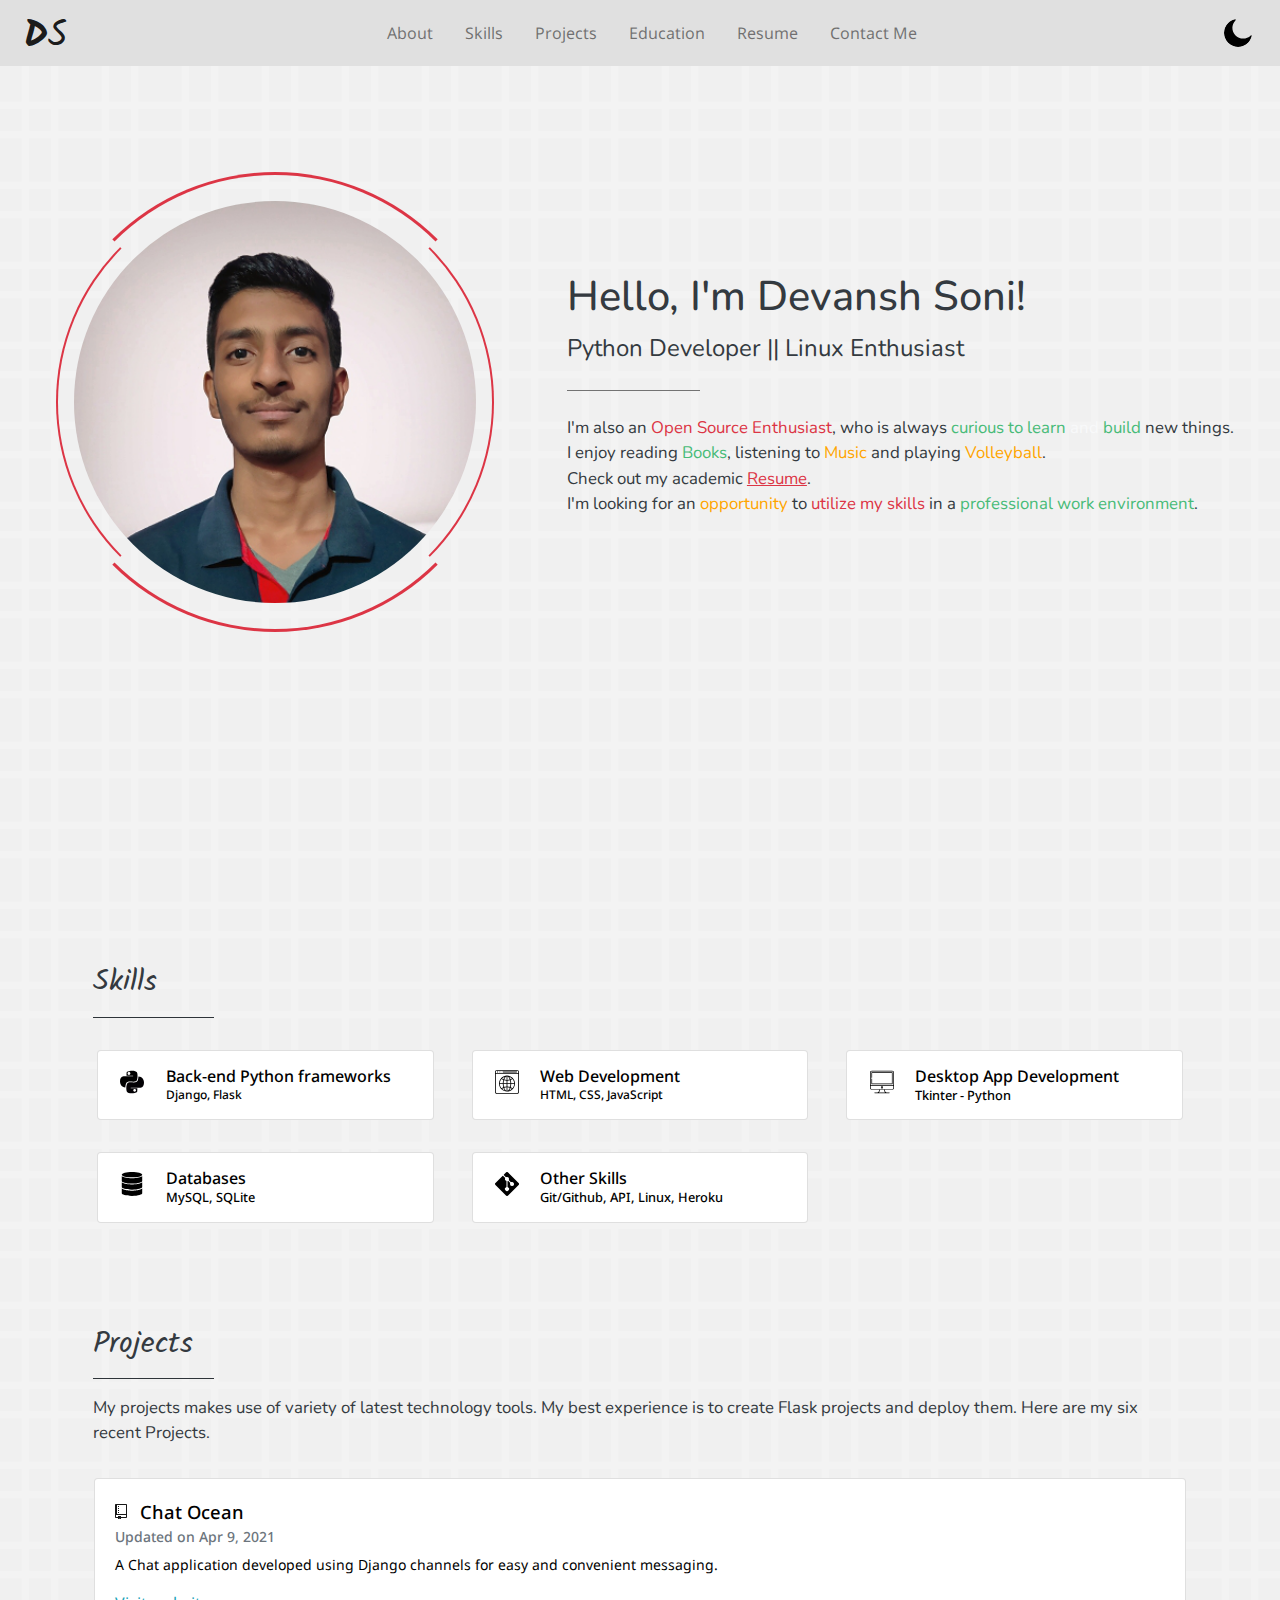
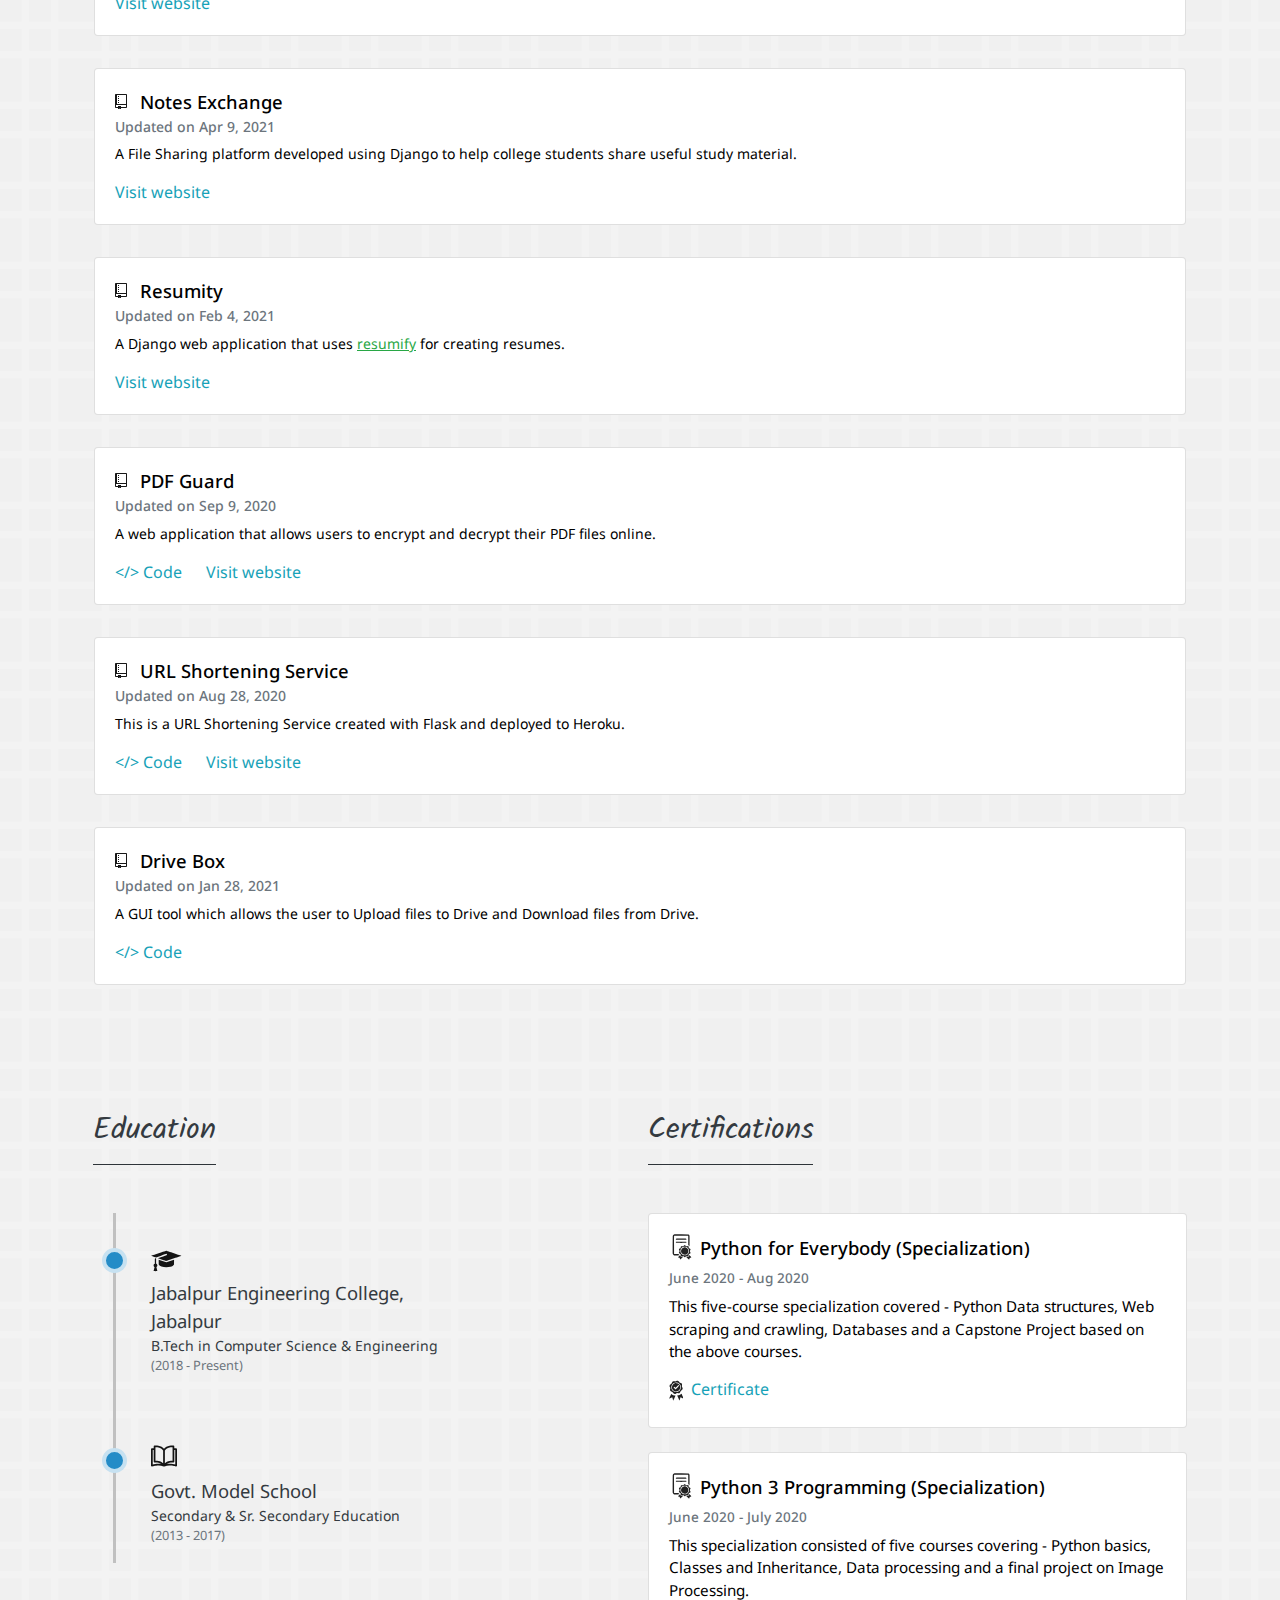
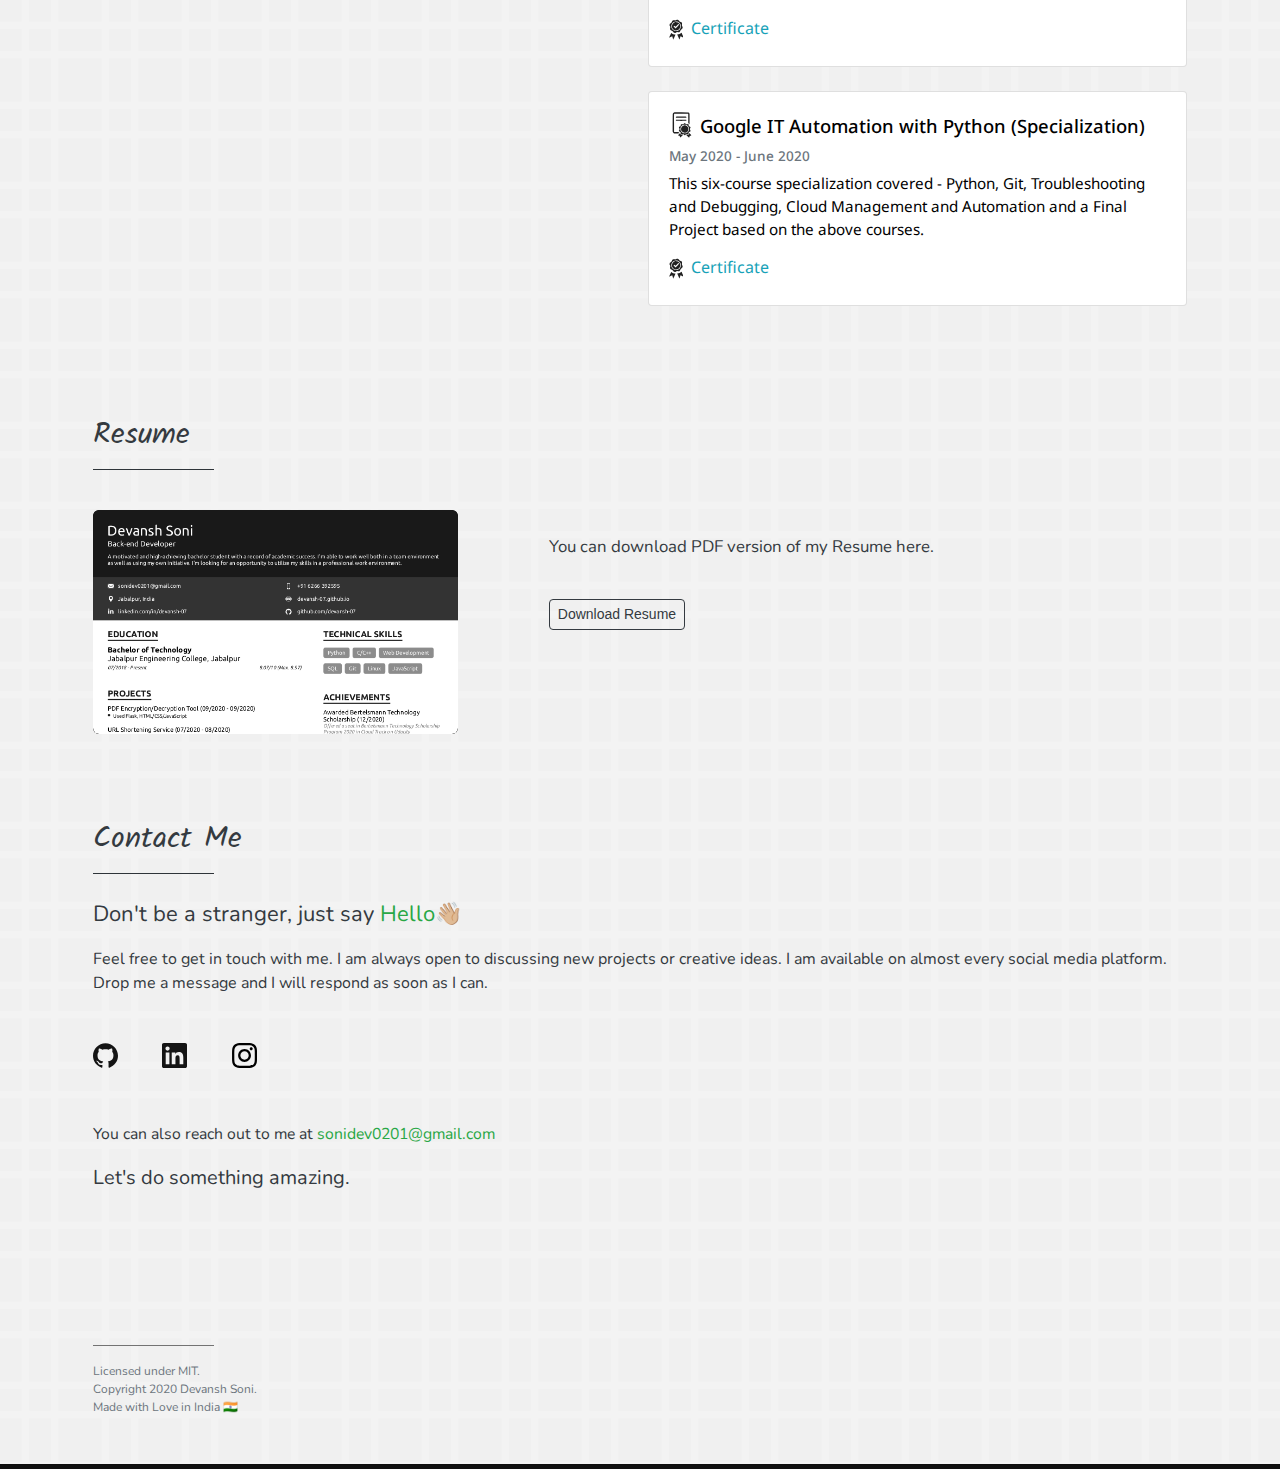
==== index.html @ b3192102 "Added recent Project and Updated Resume" ====
<!DOCTYPE html>
<html lang="en" dir="ltr">
    <head>
        <meta charset="utf-8">
        <meta name="viewport" content="width=device-width, initial-scale=1, minimum-scale=1, maximum-scale=1"/>
        <meta name="description" content="Developer portfolio for Devansh Soni that showcases his skills, social-handles, achievements and resume.">
        <meta name="title" property="og:title" content="Devansh Soni's Portfolio">
        <meta property="og:type" content="Website">
        <meta name="image" property="og:image" content="https://devansh-07.github.io/static/img/main.png">
        <meta name="description" property="og:description" content="Developer portfolio for Devansh Soni that showcases his skills, social-handles, achievements and resume.">
        <meta name="keywords" content="devansh-07, devansh07, dsoni_01, Devansh, Devansh Soni, devansh">
        <meta name="author" content="Devansh Soni">
        <meta name="google-site-verification" content="6QESXRA7jMAQByUWKtJ21LUKaEUntDaBFZC-hN3MH94" />
        <link rel="stylesheet" href="static/bootstrap.min.css">
        <link rel="icon" href="static/img/icon.png">
        <link rel="stylesheet" type="text/css" href="static/style.css">
		<link href="https://fonts.googleapis.com/css2?family=Noto+Sans&display=swap" rel="stylesheet">
        <link href="https://fonts.googleapis.com/css2?family=Kalam&display=swap" rel="stylesheet">
		<link href="https://fonts.googleapis.com/css2?family=Nunito&display=swap" rel="stylesheet">

        <script type="text/javascript" src="static/script.js"></script>
        <title>Devansh Soni's Portfolio</title>
    </head>
    <body onload="showPage()">

        <!-- Preloader start -->

        <div class="d-flex justify-content-center" id="prex" style="width: 100%; height: 100vh;">
            <h2 id="txtt" class="text-danger", style="font-family: 'kalam', cursive; font-size: 2em;">Devansh Soni</h2>
            <div id="preloader"></div>
        </div>

        <script type="text/javascript">
        	var bgh = document.getElementById('prex');
        	if (localStorage.getItem('mode') == 'dark')
        	{
        		bgh.style.backgroundColor = '#191919';
        	}
        	else {
        		bgh.style.backgroundColor = '#f3f3f3';
        	}
        </script>

        <!-- Preloader end -->

        <div id="page">
            <!-- NavBar Start -->
            <nav id="NavBar" class="navbar navbar-expand-lg navbar-light lightnav" style="position: fixed; width: 100%; z-index: 1; line-height: 2.125em;">

                <a id="brand" class="navbar-brand py-0 px-2 pt-2" style="font-family: 'Kalam', cursive; font-size: 2.25em;" href="#top">
                    <span class="font-weight-bold">D</span>S
                </a>

                <div class="collapse navbar-collapse" style="font-family: 'Noto Sans', sans-serif; font-size: 1em;">
                    <ul id="navList" class="navbar-nav mx-auto">
                        <li class="nav-item">
                            <a class="nav-link mr-3" href="#top">About</a>
                        </li>
                        <li class="nav-item">
                            <a class="nav-link mr-3" href="#skills">Skills</a>
                        </li>
                        <li class="nav-item">
                            <a class="nav-link mr-3" href="#projects">Projects</a>
                        </li>
                        <li class="nav-item">
                            <a class="nav-link mr-3" href="#edu-n-certs">Education</a>
                        </li>
                        <li class="nav-item">
                            <a class="nav-link mr-3" href="#resume">Resume</a>
                        </li>
                        <li class="nav-item">
                            <a class="nav-link mr-3" href="#contact">Contact Me</a>
                        </li>
                    </ul>
                </div>

            	<input type="checkbox" id="switch"/>
            	<label for="switch"></label>
            </nav>
            <hr class="w-100 my-0 bg-dark">

            <!-- NavBar End -->

            <div id="about" style="min-height: 100vh; padding-top: 9%;">
                <div class="text-dark container-fluid">
                    <div class="row mx-0">
                        <div class="col-lg-5 col-sm-12 col-md-12 my-5">
                            <div class="imgonly d-flex justify-content-center m-2">
                                <div class="p-2 outerborder" style="width: 100%; height: 100%; min-width: 250px; min-height: 250px; max-width: 460px; max-height: 460px;">
                                    <div class="p-3 test">
                                        <img class="img" src="static/img/main.png" width="100%" height="100%">
                                    </div>
                                </div>
                            </div>
                        </div>
                        <div class="col-lg-7 col-sm-12 col-md-12 d-flex justify-content-center my-auto">
                            <div class="my-5">
                                <h1 id="intro" class="mx-0", style="font-family: 'Nunito', sans-serif; font-size: 2.6em;">Hello, I'm Devansh Soni!</h1>

                                <div class="mt-0 mb-4 mx-0">
                                    <p style="font-family: 'Nunito', sans-serif; font-size: 1.5em;">
                                        Python Developer || Linux Enthusiast
                                    </p>
                                </div>

                                <hr class="mx-0" style="width: 20%; background-color: gray;">

                                <div class=" mt-4 mx-0">
                                    <p style="font-family: 'Nunito', sans-serif; font-size: 1.05em; overflow-wrap: break-word;">
                                        I'm also an <span class="text-danger">Open Source Enthusiast</span>, who is always <span class="text-dark-green">curious to learn <span class="text-light">and</span> build</span> new things.
                                        <br>
                                        I enjoy reading <span class="text-dark-green">Books</span>, listening to <span class="text-orange">Music </span>and playing <span class="text-orange">Volleyball</span>.
                                        <br>
                                        Check out my academic <a style="text-decoration: underline;" class="text-danger" href="static/Resume.pdf">Resume</a>.
                                        <br>
                                        I'm looking for an <span class="text-orange">opportunity</span> to <span class="text-danger">utilize my skills</span> in a <span class="text-dark-green">professional work environment</span>.
                                    </p>
                                </div>
                            </div>
                        </div>
                    </div>
                </div>
            </div>

            <div id="skills" class="text-dark container my-0" style="padding-top: 5%;">
                <div class="mx-2">
                    <h4 style="font-family: 'Kalam', cursive; font-size: 1.85em;" class="m-0 text-left">Skills</h4>
                    <hr class="w-25 col-lg-1 col-sm-1 col-1 col-md-1 mx-0 bg-dark">

                    <div class="row" style="font-family: 'Noto Sans', sans-serif;">
                        <div class="col-lg-4">
                            <div class="card light-card custom-card-light mx-1 my-lg-3 my-2">
                                <div id="cardBody" class="card-body p-3" style="">
                                    <div class="row">
                                        <div class="skillic">
                                            <span class="backend-dark" id="backend"></span>
                                        </div>
                                        <div class="skilldesc">
                                            <h5 class="" style="font-size: 1em;">
                                                <span class=""></span>
                                                <span>Back-end Python frameworks</span>
                                            </h5>
                                            <h6 style="font-size: .75em;" class="card-subtitle">Django, Flask</h6>
                                        </div>
                                    </div>
                                </div>
                            </div>
                        </div>

                        <div class="col-lg-4">
                            <div class="card light-card custom-card-light mx-1 my-lg-3 my-2">
                                <div id="cardBody" class="card-body p-3" style="">
                                    <div class="row">
                                        <div class="skillic">
                                            <span class="web-dark" id="web"></span>
                                        </div>
                                        <div class="skilldesc">
                                            <h5 class="" style="font-size: 1em;">
                                                <span class=""></span>
                                                <span>Web Development</span>
                                            </h5>
                                            <h6 style="font-size: .75em;" class="card-subtitle">HTML, CSS, JavaScript</h6>
                                        </div>
                                    </div>
                                </div>
                            </div>
                        </div>

                        <div class="col-lg-4">
                            <div class="card light-card custom-card-light mx-1 my-lg-3 my-2">
                                <div id="cardBody" class="card-body p-3" style="">
                                    <div class="row">
                                        <div class="skillic">
                                            <span class="desk_app-dark" id="desk_app"></span>
                                        </div>
                                        <div class="skilldesc">
                                            <h5 class="" style="font-size: 1em;">
                                                <span class=""></span>
                                                <span>Desktop App Development</span>
                                            </h5>
                                            <h6 style="font-size: .8em;" class="card-subtitle">Tkinter - Python</h6>
                                        </div>
                                    </div>
                                </div>
                            </div>
                        </div>

                        <div class="col-lg-4">
                            <div class="card light-card custom-card-light mx-1 my-lg-3 my-2">
                                <div id="cardBody" class="card-body p-3" style="">
                                    <div class="row">
                                        <div class="skillic ">
                                            <span class="dbms-dark" id="dbms"></span>
                                        </div>
                                        <div class="skilldesc">
                                            <h5 class="" style="font-size: 1em;">
                                                <span class=""></span>
                                                <span>Databases</span>
                                            </h5>
                                            <h6 style="font-size: .8em;" class="card-subtitle">MySQL, SQLite</h6>
                                        </div>
                                    </div>
                                </div>
                            </div>
                        </div>

                        <div class="col-lg-4">
                            <div class="card light-card custom-card-light mx-1 my-lg-3 my-2">
                                <div id="cardBody" class="card-body p-3" style="">
                                    <div class="row">
                                        <div class="skillic">
                                            <span class="vcs-dark" id="vcs"></span>
                                        </div>
                                        <div class="skilldesc">
                                            <h5 class="" style="font-size: 1em;">
                                                <span class=""></span>
                                                <span>Other Skills</span>
                                            </h5>
                                            <h6 style="font-size: .8em;" class="card-subtitle">Git/Github, API, Linux, Heroku</h6>
                                        </div>
                                    </div>
                                </div>
                            </div>
                        </div>
                    </div>
                </div>
            </div>

            <div id="projects" class="text-dark container my-4" style="padding-top: 5%;">
                <div class="mx-2">
                    <h4 style="font-family: 'Kalam', cursive; font-size: 1.85em;" class="mx-0 text-left">Projects</h4>
                    <hr class="w-25 col-lg-1 col-sm-1 col-1 col-md-1 ml-0 bg-dark">

                    <p class="text-left mx-0" style="font-family: 'Nunito', sans-serif; font-size: 1.05em; overflow-wrap: break-word;">
                        My projects makes use of variety of latest technology tools. My best experience is to create Flask projects and deploy them. Here are my six recent Projects.
                    </p>

                    <div class="row" style="font-family: 'Noto Sans', sans-serif;">
                        <div class="card custom-card-light light-card mx-3 my-lg-3 my-2" style="width: 100%;">
                            <div class="card-body" style="max-height: 320px;">
                                <h5 class="card-title" style="font-size: 1.15em;">
                                    <span class="repos repo-dark"></span>
                                    <span>Chat Ocean</span>
                                </h5>
                                <h6 style="font-size: 0.875em;" class="card-subtitle mb-2 text-muted">Updated on Apr 9, 2021</h6>
                                <p class="card-text" style="font-size: 0.875em;">
                                	A Chat application developed using Django channels for easy and convenient messaging.
                                </p>
                                <a href="https://chatocean.herokuapp.com/" target="_blank" class="card-link text-info">Visit website</a>
                            </div>
                        </div>
                    </div>

                    <div class="row" style="font-family: 'Noto Sans', sans-serif;">
                        <div class="card custom-card-light light-card mx-3 my-lg-3 my-2" style="width: 100%;">
                            <div class="card-body" style="max-height: 320px;">
                                <h5 class="card-title" style="font-size: 1.15em;">
                                    <span class="repos repo-dark"></span>
                                    <span>Notes Exchange</span>
                                </h5>
                                <h6 style="font-size: 0.875em;" class="card-subtitle mb-2 text-muted">Updated on Apr 9, 2021</h6>
                                <p class="card-text" style="font-size: 0.875em;">
                                	A File Sharing platform developed using Django to help college students share useful study material.
                                </p>
                                <a href="https://notesexchange.herokuapp.com/" target="_blank" class="card-link text-info">Visit website</a>
                            </div>
                        </div>
                    </div>

                    <div class="row" style="font-family: 'Noto Sans', sans-serif;">
                        <div class="card custom-card-light light-card mx-3 my-lg-3 my-2" style="width: 100%;">
                            <div class="card-body" style="max-height: 320px;">
                                <h5 class="card-title" style="font-size: 1.15em;">
                                    <span class="repos repo-dark"></span>
                                    <span>Resumity</span>
                                </h5>
                                <h6 style="font-size: 0.875em;" class="card-subtitle mb-2 text-muted">Updated on Feb 4, 2021</h6>
                                <p class="card-text" style="font-size: 0.875em;">A Django web application that uses <a class="text-success" style="text-decoration: none;" href="https://pypi.org/project/resumify/"><u>resumify</u></a> for creating resumes.</p>
                                <a href="https://resumity.herokuapp.com/" target="_blank" class="card-link text-info">Visit website</a>
                            </div>
                        </div>
                    </div>

                    <div class="row" style="font-family: 'Noto Sans', sans-serif;">
                        <div class="card custom-card-light light-card mx-3 my-lg-3 my-2" style="width: 100%;">
                            <div class="card-body" style="max-height: 320px;">
                                <h5 class="card-title" style="font-size: 1.15em;">
                                    <span class="repos repo-dark"></span>
                                    <span>PDF Guard</span>
                                </h5>
                                <h6 style="font-size: 0.875em;" class="card-subtitle mb-2 text-muted">Updated on Sep 9, 2020</h6>
                                <p class="card-text" style="font-size: 0.875em;">A web application that allows users to encrypt and decrypt their PDF files online.</p>
                                <a href="https://github.com/devansh-07/PDF-Guard" class="card-link text-info">&lt;/&gt; Code</a>
                                <a href="https://pdfguard.herokuapp.com/" class="card-link text-info">Visit website</a>
                            </div>
                        </div>
                    </div>

                    <div class="row" style="font-family: 'Noto Sans', sans-serif;">
                        <div class="card custom-card-light light-card mx-3 my-lg-3 my-2" style="width: 100%;">
                            <div class="card-body" style="max-height: 320px;">
                                <h5 class="card-title" style="font-size: 1.15em;">
                                    <span class="repos repo-dark"></span>
                                    <span>URL Shortening Service</span>
                                </h5>
                                <h6 style="font-size: 0.875em;" class="card-subtitle mb-2 text-muted">Updated on Aug 28, 2020</h6>
                                <p class="card-text" style="font-size: 0.875em;">This is a URL Shortening Service created with Flask and deployed to Heroku.</p>
                                <a href="https://github.com/devansh-07/URL-Shortening-Service" class="card-link text-info">&lt;/&gt; Code</a>
                                <a href="https://urlmap.herokuapp.com/" class="card-link text-info">Visit website</a>
                            </div>
                        </div>
                    </div>

                    <div class="row" style="font-family: 'Noto Sans', sans-serif;">
                        <div class="card custom-card-light light-card mx-3 my-lg-3 my-2" style="width: 100%;">
                            <div class="card-body" style="max-height: 320px;">
                                <h5 class="card-title" style="font-size: 1.15em;">
                                    <span class="repos repo-dark"></span>
                                    <span>Drive Box</span>
                                </h5>
                                <h6 style="font-size: 0.875em;" class="card-subtitle mb-2 text-muted">Updated on Jan 28, 2021</h6>
                                <p class="card-text" style="font-size: 0.875em;">A GUI tool which allows the user to Upload files to Drive and Download files from Drive.</p>
                                <a href="https://github.com/devansh-07/Drive-Box" class="card-link text-info">&lt;/&gt; Code</a>
                            </div>
                        </div>
                    </div>
                </div>
            </div>

            <div id="edu-n-certs" class="text-dark container" style="padding-top: 5%;">
                <div class="row mx-0">
                    <div class="col-lg-6 col-md-12 col-sm-12 px-0">
                        <div id="education" class="my-4 mx-2" style="width: 100%;">
                            <div class="mt-0 mb-5">
                                <h4 style="font-family: 'Kalam', cursive; font-size: 1.85em;" class="mx-0 text-left">Education</h4>
                                <hr class="w-25 col-lg-2 col-sm-1 col-1 col-md-1 ml-0 bg-dark">
                            </div>

                            <div class="history-tl-container" style="font-family: 'Noto Sans', sans-serif;">
                                <ul class="tl">
                                    <li class="tl-item">

                                    </li>

                                    <li class="tl-item">
                                        <div class="clg grad-dark"></div>
                                        <div class="item-title" style="font-size: 1.15em; max-width: 300px;">Jabalpur Engineering College, Jabalpur</div>
                                        <div class="item-detail" style="font-size: 0.875em;">B.Tech in Computer Science & Engineering</div>
                                        <div class="text-muted" style="font-size: .8em;">
                                        (2018 - Present)
                                        </div>
                                    </li>

                                    <li class="tl-item">
                                        <div class="schls schl-dark"></div>
                                        <div class="item-title" style="font-size: 1.15em;">Govt. Model School</div>
                                        <div class="item-detail" style="font-size: 0.875em;">Secondary & Sr. Secondary Education</div>
                                        <div class="text-muted" style="font-size: .8em;">
                                        (2013 - 2017)
                                        </div>
                                    </li>
                                </ul>
                            </div>
                        </div>
                    </div>


                    <div class="col-lg-6 col-md-12 col-sm-12 px-0">
                        <div id="certificates" class="mx-2 my-4" style="font-family: 'Noto Sans', sans-serif;">
                            <div class="mt-0 mb-5">
                                <h4 style="font-family: 'Kalam', cursive; font-size: 1.85em;" class="mx-0 text-left">Certifications</h4>
                                <hr class="w-25 col-lg-3 col-sm-1 col-1 col-md-1 ml-0 bg-dark">
                            </div>

                            <div class="card custom-card-light light-card mx-auto my-lg-4 my-3">
                                <div class="card-body" style="max-height: 400px;">
                                    <div class="">
                                        <h5 class="card-title" style="font-size: 1.15em;">
                                            <span class="courses course-dark"></span>
                                            <span style="line-height: 1.5em; vertical-align: top;">Python for Everybody (Specialization)</span>
                                        </h5>
                                        <h6 style="font-size: .85em; color: #c0c0c0;" class="card-subtitle mb-2 text-muted">June 2020 - Aug 2020</h6>
                                        <p class="card-text" style="font-size: .95em;">This five-course specialization covered - Python Data structures, Web scraping and crawling, Databases and a Capstone Project based on the above courses.</p>
                                        <a class="card-link text-info" href="https://www.coursera.org/account/accomplishments/specialization/certificate/R8SH6WHRR3QR">
                                            <span class="certs cert-dark mr-1"></span>
                                            <span style="line-height: 1.25em; vertical-align: top; font-size: 1em;">Certificate</span>
                                        </a>
                                    </div>
                                </div>
                            </div>

                            <div class="card custom-card-light light-card mx-auto my-lg-4 my-3">
                                <div class="card-body" style="max-height: 400px;">
                                    <div class="">
                                        <h5 class="card-title" style="font-size: 1.15em;">
                                            <span class="courses course-dark"></span>
                                            <span style="line-height: 1.5em; vertical-align: top;">Python 3 Programming (Specialization)</span>
                                        </h5>
                                        <h6 style="font-size: .85em; color: #c0c0c0;" class="card-subtitle mb-2 text-muted">June 2020 - July 2020</h6>
                                        <p class="card-text" style="font-size: .95em;">This specialization consisted of five courses covering - Python basics, Classes and Inheritance, Data processing and a final project on Image Processing.</p>
                                        <a class="card-link text-info" href="https://www.coursera.org/account/accomplishments/specialization/certificate/F7P6G6W7RMW3">
                                            <span class="certs cert-dark mr-1"></span>
                                            <span style="line-height: 1.25em; vertical-align: top; font-size: 1em;">Certificate</span>
                                        </a>
                                    </div>
                                </div>
                            </div>

                            <div class="card custom-card-light light-card mx-auto my-lg-4 my-3">
                                <div class="card-body" style="max-height: 400px;">
                                    <div class="">
                                        <h5 class="card-title" style="font-size: 1.15em;">
                                            <span class="courses course-dark"></span>
                                            <span style="line-height: 1.5em; vertical-align: top;">Google IT Automation with Python (Specialization)</span>
                                        </h5>
                                        <h6 style="font-size: .85em; color: #c0c0c0;" class="card-subtitle mb-2 text-muted">May 2020 - June 2020</h6>
                                        <p class="card-text" style="font-size: .95em;">This six-course specialization covered - Python, Git, Troubleshooting and Debugging, Cloud Management and Automation and a Final Project based on the above courses.</p>
                                        <a class="card-link text-info" href="https://www.coursera.org/account/accomplishments/specialization/certificate/8WCSFFA2GECF">
                                            <span class="certs cert-dark mr-1"></span>
                                            <span style="line-height: 1.25em; vertical-align: top; font-size: 1em;">Certificate</span>
                                        </a>
                                    </div>
                                </div>
                            </div>
                        </div>
                    </div>
                </div>
            </div>

            <div id="resume" class="text-dark container my-4" style="padding-top: 5%;">
                <div class="mx-2">
                    <h4 style="font-family: 'Kalam', cursive; font-size: 1.85em;" class="mx-0 text-left">Resume</h4>
                    <hr class="w-25 col-lg-1 col-sm-1 col-1 col-md-1 mx-0 bg-dark">

                    <div class="row mx-0">
	                	<div class="col-lg-4 col-sm-12 col-md-6 mt-4 mb-0 mx-0 px-0">
	                		<div class="card resume-div" style="border: 0;">
		                		<a class="resume" target="_blank" href="static/Resume.pdf">
		                			<img class="resume-png" loading="lazy" src="static/img/resume-img.png" width="100%">
		                			<span class="link"></span>
		                		</a>
		                	</div>
	                	</div>

                        <div class="col-lg-1 col-sm-0 col-md-1">

                        </div>

	                	<div class="col-lg-7 col-sm-12 col-md-5 mt-4 mb-0 mx-0 px-0">
	                		<p class="my-4" style="font-family: 'Nunito', sans-serif; font-size: 1.05em;">
	                			You can download PDF version of my Resume here.
	                		</p>

	                		<a href="static/Resume.pdf" style="text-decoration: none;">
	                			<button id="res-btn" class="my-3 btn btn-sm btn-outline-dark" style="border-radius: 4px;">Download Resume</button>
	                		</a>
	                	</div>
	                </div>
                </div>
            </div>

            <div id="contact" class="text-dark container my-4 pb-4" style="padding-top: 5%;">
                <div class="mx-2">
                    <h4 style="font-family: 'Kalam', cursive; font-size: 1.85em;" class="mx-0 text-left">Contact Me</h4>
                    <hr class="w-25 col-lg-1 col-sm-1 col-1 col-md-1 ml-0 bg-dark">

                    <div class="my-4">
	                    <p style="font-family: 'Nunito', sans-serif; font-size: 1.375em;">
			                Don't be a stranger, just say <span class="text-success">Hello</span><span class="hand">👋🏼</span>
			            </p>

	                    <p class="text-left mx-0" style="font-family: 'Nunito', sans-serif; font-size: 1em; overflow-wrap: break-word;">
	                    	Feel free to get in touch with me. I am always open to discussing new projects or creative ideas. I am available on almost every social media platform. Drop me a message and I will respond as soon as I can.
	                    </p>
	                </div>

                    <div>
				        <div id="social" class="my-5">
				            <a id="git" href="https://github.com/devansh-07" title="Github" target="_blank" rel="noopener noreferrer" style="text-decoration: none;", class="git-dark m-0">

				            </a>

				            <a id="linkedin" href="https://www.linkedin.com/in/devansh-soni-4129171a9/" title="Linkedin" target="_blank" rel="noopener noreferrer", style="text-decoration: none;", class="linkedin-dark">

				            </a>

				            <a id="insta" href="https://www.instagram.com/dsoni_01" title="Instagram" target="_blank" rel="noopener noreferrer", style="text-decoration: none;", class="insta-dark">

				            </a>
						</div>
    				</div>

    				<div style="font-family: 'Nunito', sans-serif;">
    					<p class="text-left mx-0" style="font-size: 0.985em; overflow-wrap: break-word;">
							You can also reach out to me at <span class="text-success">sonidev0201@gmail.com</span>
						</p>

						<p style="font-size: 1.25em;">
				            Let's do something amazing.
				        </p>
    				</div>
                </div>
            </div>

            <div class="text-dark container my-5 pt-5">
                <div class="mx-2">
                    <hr style="background-color: gray;" class="w-25 col-lg-1 col-sm-1 col-1 col-md-1 mx-0">
                    <p class="text-left text-muted mx-0" style="font-family: 'Nunito', sans-serif; font-size: 0.75em; overflow-wrap: break-word;">
                    	Licensed under MIT.
                    	<br>
                    	Copyright 2020 Devansh Soni.
                    	<br>
                    	Made with Love in India 🇮🇳
                    </p>
                </div>
            </div>
            <hr style="height: 4px; background-color: #101010;" class="w-100 mx-0">
        </div>

        <script src="https://ajax.googleapis.com/ajax/libs/jquery/3.5.1/jquery.min.js"></script>
        <script src="https://cdnjs.cloudflare.com/ajax/libs/popper.js/1.16.0/umd/popper.min.js"></script>
        <script src="https://maxcdn.bootstrapcdn.com/bootstrap/4.5.0/js/bootstrap.min.js"></script>
    </body>
</html>
---- static/style.css ----
html {
  scroll-behavior: smooth !important;
}

body {
  padding: 0;
  font-size: 14px;
  background-image: url('img/grid-light.svg');
	background-color: #f3f3f3;
  font-color: black;
	border-color: #dc3545;
	border-width: 1px;
	border-style: solid;
  height: 100vh;
  margin: 0;
  transition: 200ms background ease-in;
}

@media (min-width: 644px){
  body {
    font-size: 16px;
  }
}

.prex {
  background-color: #dc3545;
}

.text-orange{
  color: orange;
}

.text-dark-green{
  color: #48bb78;
}

#intro{
	display: block;
}

#navList li:hover{
  font-weight: bold;
}

.darknav { 
	background-color: #141414;
  transition: all 200ms ease-in-out;
}

.lightnav { 
  background-color: #e0e0e0;
  transition: all 200ms ease-in-out;
}

.selected { 
  font-weight: bold;
  font-size: 1.125em;
}

#preloader {
  position: absolute;
  top: 50%;
  width: 38px;
  height: 38px;
  border: #dc3545 2px solid;
  border-top-color: transparent;
  border-radius: 50%;
  -webkit-animation: rotate 1s linear infinite;
}

#txtt {
	position: absolute;
  top: 50%;
  margin-top: -60px;
}

#page{
  display: none;
}

#brand {
}

#brand:hover {
  color: #dc3545;
}

.test {
  border: #dc3545 2px solid;
  border-radius: 50%;
  border-top-color: transparent;
  border-bottom-color: transparent;
  -webkit-animation: rotate 4s linear infinite;
}

.outerborder {
  width: 100%;
  height: 100%;
  border: #dc3545 3px solid;
  border-radius: 50%;
  border-left-color: transparent;
  border-right-color: transparent; 
  -webkit-animation: rotate 4s linear infinite;
}

.img {
  border-radius: 50%;
  -webkit-animation: rotatecc 2s linear infinite;
}

.dark-card {
  background: #313131;
  color: #FFF;
}

.light-card {
  background: #ffffff;
  color: #000;
}

@-webkit-keyframes rotate {
  from {
    -webkit-transform: rotate(0deg);
  }
  to {
    -webkit-transform: rotate(360deg);
  }
}

@-webkit-keyframes rotatecc {
  from {
    -webkit-transform: rotate(360deg);
  }
  to {
    -webkit-transform: rotate(0deg);
  }
}

.course {
  content: "";
  display: inline-block;
  width: 26px;
  height: 26px;
  background-image: url("data:image/svg+xml,%3Csvg xmlns='http://www.w3.org/2000/svg' width='26px' height='26px' viewBox='0 0 512 512'%3E%3Cg transform='translate(0.000000,512.000000) scale(0.100000,-0.100000)' fill='%23ffffff' stroke='none'%3E%3Cpath d='M999 5036 c-140 -38 -237 -151 -259 -302 -13 -94 -13 -3424 0 -3518 19 -128 86 -223 198 -278 l67 -33 424 -3 425 -3 83 83 c46 45 83 85 83 88 0 4 -27 19 -60 35 -34 16 -66 35 -72 42 -8 10 -97 13 -419 13 l-409 0 -32 29 -33 29 0 1750 c0 1887 -3 1786 52 1811 33 15 2665 16 2694 1 50 -27 49 -3 49 -964 l0 -894 33 -11 c86 -30 174 -115 202 -197 12 -35 13 -28 20 107 3 79 5 551 3 1049 l-3 905 -31 65 c-40 82 -92 134 -174 174 l-65 31 -1365 2 c-1061 1 -1375 -1 -1411 -11z'/%3E%3Cpath d='M1415 4206 c-65 -29 -91 -95 -61 -158 35 -73 -36 -68 1036 -68 880 0 964 1 990 17 80 47 71 173 -15 209 -49 20 -1904 20 -1950 0z'/%3E%3Cpath d='M1413 3585 c-36 -16 -73 -68 -73 -103 0 -38 30 -92 61 -107 24 -13 167 -15 989 -15 880 0 964 1 990 17 80 47 71 173 -15 209 -51 21 -1904 20 -1952 -1z'/%3E%3Cpath d='M3040 2929 c-14 -5 -73 -58 -132 -116 -101 -101 -108 -106 -155 -110 -26 -2 -101 4 -167 15 -116 19 -147 18 -193 -6 -39 -21 -55 -63 -78 -207 -15 -93 -29 -153 -42 -169 -10 -15 -73 -54 -144 -91 -210 -107 -219 -135 -114 -345 37 -74 65 -143 65 -160 0 -17 -28 -87 -66 -162 -60 -120 -66 -136 -62 -180 7 -67 30 -88 180 -164 78 -40 132 -74 143 -91 10 -15 27 -86 40 -168 14 -84 30 -154 41 -170 38 -58 98 -68 254 -40 47 8 107 15 133 15 49 0 49 -1 166 -114 171 -166 199 -166 356 -6 50 50 102 98 117 106 35 18 91 18 198 -1 115 -20 168 -19 207 5 46 28 60 62 83 210 11 73 25 141 30 151 16 29 67 63 188 123 104 52 115 60 132 99 11 23 20 52 20 63 0 12 -30 82 -66 155 -44 88 -66 146 -66 169 0 23 22 81 67 170 58 118 66 140 60 174 -10 66 -36 90 -175 160 -83 43 -136 76 -149 95 -14 19 -27 68 -41 159 -11 72 -20 135 -20 141 0 6 -14 26 -31 46 -46 52 -83 58 -219 35 -137 -24 -182 -25 -218 -6 -15 8 -67 56 -117 106 -112 115 -156 136 -225 109z m248 -339 c383 -92 653 -432 653 -824 0 -203 -55 -367 -176 -526 -84 -109 -182 -187 -318 -250 -134 -63 -191 -74 -362 -74 -136 0 -158 3 -235 28 -390 127 -631 472 -607 869 8 123 26 195 78 305 114 246 330 420 590 477 99 21 278 19 377 -5z'/%3E%3Cpath d='M2935 2474 c-146 -32 -306 -130 -404 -249 -300 -360 -179 -909 244 -1115 183 -89 393 -97 585 -23 196 77 358 251 428 461 22 66 26 96 26 207 1 83 -4 148 -13 180 -71 255 -243 439 -486 521 -101 34 -271 42 -380 18z'/%3E%3Cpath d='M2008 772 c-225 -225 -233 -238 -185 -286 19 -18 50 -28 148 -46 68 -12 129 -28 135 -34 6 -6 22 -67 34 -135 18 -98 28 -129 46 -148 50 -50 57 -45 349 247 l270 270 -27 26 -27 27 -136 -22 c-84 -14 -153 -20 -179 -17 -97 15 -177 93 -195 193 -6 32 -15 75 -19 96 l-7 38 -207 -209z'/%3E%3Cpath d='M3952 900 c-14 -96 -38 -146 -93 -193 -66 -57 -116 -64 -283 -37 -137 21 -139 22 -164 3 -14 -11 -27 -24 -29 -29 -2 -5 118 -130 265 -277 220 -219 273 -267 296 -267 64 0 76 21 106 189 11 63 25 118 30 121 6 4 67 17 137 29 141 26 163 39 163 97 0 35 -13 51 -202 240 -111 112 -205 204 -208 204 -3 0 -11 -36 -18 -80z'/%3E%3C/g%3E%3C/svg%3E");
}

.cert {
  content: "";
  display: inline-block;
  width: 14px;
  height: 22px;
  background-image: url("data:image/svg+xml,%3Csvg xmlns='http://www.w3.org/2000/svg' width='14px' height='22px' viewBox='40 5 140 200' class='mr-1'%3E%3Cg transform='translate(0.000000,225.000000) scale(0.100000,-0.100000)' fill='%23ffffff' stroke='none'%3E%3Cpath d='M1130 2094 c-63 -34 -68 -35 -145 -30 -44 3 -99 8 -122 12 -35 5 -51 1 -86 -19 -46 -27 -56 -43 -82 -126 -23 -70 -87 -147 -157 -188 -52 -30 -59 -39 -73 -85 -21 -70 -20 -76 20 -150 46 -87 52 -131 29 -217 -21 -82 -13 -124 36 -183 24 -29 41 -39 84 -48 80 -16 137 -59 175 -129 38 -71 43 -76 116 -101 77 -26 117 -26 152 4 67 55 131 71 210 50 70 -18 107 -18 148 1 52 26 85 67 101 131 21 83 54 127 121 167 68 39 99 81 109 145 6 42 3 54 -29 114 -45 83 -53 129 -37 223 24 139 -4 188 -131 230 -90 30 -135 67 -182 148 -20 35 -39 53 -70 67 -63 29 -111 25 -187 -16z m95 -149 c331 -87 473 -460 284 -745 -164 -244 -519 -280 -734 -74 -161 155 -194 418 -76 603 115 178 330 267 526 216z'/%3E%3Cpath d='M972 1871 c-73 -27 -112 -53 -165 -110 -156 -166 -154 -409 4 -576 124 -131 321 -166 484 -86 262 129 315 475 104 676 -86 82 -150 109 -274 112 -80 3 -111 -1 -153 -16z m438 -256 c0 -5 -80 -90 -178 -188 l-177 -177 -100 100 -99 100 39 40 39 40 58 -57 58 -58 142 142 143 143 37 -37 c21 -20 38 -42 38 -48z'/%3E%3Cpath d='M1614 801 c-85 -63 -233 -125 -325 -137 -27 -4 -52 -11 -55 -16 -7 -12 209 -510 217 -500 4 4 27 76 52 160 25 85 48 156 51 159 3 3 73 -27 157 -66 83 -40 153 -71 154 -69 3 3 -202 488 -209 495 -1 2 -20 -10 -42 -26z'/%3E%3Cpath d='M512 569 c-57 -127 -102 -233 -99 -235 2 -2 70 27 151 66 81 38 151 70 155 70 4 0 29 -74 55 -165 27 -91 52 -163 55 -160 7 8 219 489 216 492 -1 2 -39 10 -85 19 -102 19 -191 54 -271 105 -33 22 -63 39 -67 39 -4 0 -53 -104 -110 -231z'/%3E%3C/g%3E%3C/svg%3E");
}

.course-dark {
  content: "";
  display: inline-block;
  width: 26px;
  height: 26px;
  background-image: url("data:image/svg+xml,%3Csvg xmlns='http://www.w3.org/2000/svg' width='26px' height='26px' viewBox='0 0 512 512'%3E%3Cg transform='translate(0.000000,512.000000) scale(0.100000,-0.100000)' fill='%23212121' stroke='none'%3E%3Cpath d='M999 5036 c-140 -38 -237 -151 -259 -302 -13 -94 -13 -3424 0 -3518 19 -128 86 -223 198 -278 l67 -33 424 -3 425 -3 83 83 c46 45 83 85 83 88 0 4 -27 19 -60 35 -34 16 -66 35 -72 42 -8 10 -97 13 -419 13 l-409 0 -32 29 -33 29 0 1750 c0 1887 -3 1786 52 1811 33 15 2665 16 2694 1 50 -27 49 -3 49 -964 l0 -894 33 -11 c86 -30 174 -115 202 -197 12 -35 13 -28 20 107 3 79 5 551 3 1049 l-3 905 -31 65 c-40 82 -92 134 -174 174 l-65 31 -1365 2 c-1061 1 -1375 -1 -1411 -11z'/%3E%3Cpath d='M1415 4206 c-65 -29 -91 -95 -61 -158 35 -73 -36 -68 1036 -68 880 0 964 1 990 17 80 47 71 173 -15 209 -49 20 -1904 20 -1950 0z'/%3E%3Cpath d='M1413 3585 c-36 -16 -73 -68 -73 -103 0 -38 30 -92 61 -107 24 -13 167 -15 989 -15 880 0 964 1 990 17 80 47 71 173 -15 209 -51 21 -1904 20 -1952 -1z'/%3E%3Cpath d='M3040 2929 c-14 -5 -73 -58 -132 -116 -101 -101 -108 -106 -155 -110 -26 -2 -101 4 -167 15 -116 19 -147 18 -193 -6 -39 -21 -55 -63 -78 -207 -15 -93 -29 -153 -42 -169 -10 -15 -73 -54 -144 -91 -210 -107 -219 -135 -114 -345 37 -74 65 -143 65 -160 0 -17 -28 -87 -66 -162 -60 -120 -66 -136 -62 -180 7 -67 30 -88 180 -164 78 -40 132 -74 143 -91 10 -15 27 -86 40 -168 14 -84 30 -154 41 -170 38 -58 98 -68 254 -40 47 8 107 15 133 15 49 0 49 -1 166 -114 171 -166 199 -166 356 -6 50 50 102 98 117 106 35 18 91 18 198 -1 115 -20 168 -19 207 5 46 28 60 62 83 210 11 73 25 141 30 151 16 29 67 63 188 123 104 52 115 60 132 99 11 23 20 52 20 63 0 12 -30 82 -66 155 -44 88 -66 146 -66 169 0 23 22 81 67 170 58 118 66 140 60 174 -10 66 -36 90 -175 160 -83 43 -136 76 -149 95 -14 19 -27 68 -41 159 -11 72 -20 135 -20 141 0 6 -14 26 -31 46 -46 52 -83 58 -219 35 -137 -24 -182 -25 -218 -6 -15 8 -67 56 -117 106 -112 115 -156 136 -225 109z m248 -339 c383 -92 653 -432 653 -824 0 -203 -55 -367 -176 -526 -84 -109 -182 -187 -318 -250 -134 -63 -191 -74 -362 -74 -136 0 -158 3 -235 28 -390 127 -631 472 -607 869 8 123 26 195 78 305 114 246 330 420 590 477 99 21 278 19 377 -5z'/%3E%3Cpath d='M2935 2474 c-146 -32 -306 -130 -404 -249 -300 -360 -179 -909 244 -1115 183 -89 393 -97 585 -23 196 77 358 251 428 461 22 66 26 96 26 207 1 83 -4 148 -13 180 -71 255 -243 439 -486 521 -101 34 -271 42 -380 18z'/%3E%3Cpath d='M2008 772 c-225 -225 -233 -238 -185 -286 19 -18 50 -28 148 -46 68 -12 129 -28 135 -34 6 -6 22 -67 34 -135 18 -98 28 -129 46 -148 50 -50 57 -45 349 247 l270 270 -27 26 -27 27 -136 -22 c-84 -14 -153 -20 -179 -17 -97 15 -177 93 -195 193 -6 32 -15 75 -19 96 l-7 38 -207 -209z'/%3E%3Cpath d='M3952 900 c-14 -96 -38 -146 -93 -193 -66 -57 -116 -64 -283 -37 -137 21 -139 22 -164 3 -14 -11 -27 -24 -29 -29 -2 -5 118 -130 265 -277 220 -219 273 -267 296 -267 64 0 76 21 106 189 11 63 25 118 30 121 6 4 67 17 137 29 141 26 163 39 163 97 0 35 -13 51 -202 240 -111 112 -205 204 -208 204 -3 0 -11 -36 -18 -80z'/%3E%3C/g%3E%3C/svg%3E");
}

.cert-dark {
  content: "";
  display: inline-block;
  width: 14px;
  height: 22px;
  background-image: url("data:image/svg+xml,%3Csvg xmlns='http://www.w3.org/2000/svg' width='14px' height='22px' viewBox='40 5 140 200' class='mr-1'%3E%3Cg transform='translate(0.000000,225.000000) scale(0.100000,-0.100000)' fill='%23212121' stroke='none'%3E%3Cpath d='M1130 2094 c-63 -34 -68 -35 -145 -30 -44 3 -99 8 -122 12 -35 5 -51 1 -86 -19 -46 -27 -56 -43 -82 -126 -23 -70 -87 -147 -157 -188 -52 -30 -59 -39 -73 -85 -21 -70 -20 -76 20 -150 46 -87 52 -131 29 -217 -21 -82 -13 -124 36 -183 24 -29 41 -39 84 -48 80 -16 137 -59 175 -129 38 -71 43 -76 116 -101 77 -26 117 -26 152 4 67 55 131 71 210 50 70 -18 107 -18 148 1 52 26 85 67 101 131 21 83 54 127 121 167 68 39 99 81 109 145 6 42 3 54 -29 114 -45 83 -53 129 -37 223 24 139 -4 188 -131 230 -90 30 -135 67 -182 148 -20 35 -39 53 -70 67 -63 29 -111 25 -187 -16z m95 -149 c331 -87 473 -460 284 -745 -164 -244 -519 -280 -734 -74 -161 155 -194 418 -76 603 115 178 330 267 526 216z'/%3E%3Cpath d='M972 1871 c-73 -27 -112 -53 -165 -110 -156 -166 -154 -409 4 -576 124 -131 321 -166 484 -86 262 129 315 475 104 676 -86 82 -150 109 -274 112 -80 3 -111 -1 -153 -16z m438 -256 c0 -5 -80 -90 -178 -188 l-177 -177 -100 100 -99 100 39 40 39 40 58 -57 58 -58 142 142 143 143 37 -37 c21 -20 38 -42 38 -48z'/%3E%3Cpath d='M1614 801 c-85 -63 -233 -125 -325 -137 -27 -4 -52 -11 -55 -16 -7 -12 209 -510 217 -500 4 4 27 76 52 160 25 85 48 156 51 159 3 3 73 -27 157 -66 83 -40 153 -71 154 -69 3 3 -202 488 -209 495 -1 2 -20 -10 -42 -26z'/%3E%3Cpath d='M512 569 c-57 -127 -102 -233 -99 -235 2 -2 70 27 151 66 81 38 151 70 155 70 4 0 29 -74 55 -165 27 -91 52 -163 55 -160 7 8 219 489 216 492 -1 2 -39 10 -85 19 -102 19 -191 54 -271 105 -33 22 -63 39 -67 39 -4 0 -53 -104 -110 -231z'/%3E%3C/g%3E%3C/svg%3E");
}

.grad {
  content: "";
  width: 36px;
  height: 36px;
  background-image: url("data:image/svg+xml,%3Csvg xmlns='http://www.w3.org/2000/svg' width='36px' height='36px' viewBox='0 0 600 600'%3E%3Cg transform='translate(0.000000,512.000000) scale(0.100000,-0.100000)' fill='%23ffffff' stroke='none'%3E%3Cpath d='M1283 3417 c-694 -232 -1264 -425 -1267 -428 -3 -3 184 -67 415 -143 l421 -137 837 301 c495 177 852 300 872 300 52 0 99 -62 99 -130 0 -69 1 -68 -767 -331 -392 -134 -707 -247 -700 -250 24 -14 1349 -459 1365 -459 29 0 2552 844 2544 851 -9 8 -2534 849 -2547 848 -6 0 -578 -190 -1272 -422z'/%3E%3Cpath d='M691 2547 c-50 -29 -50 -34 -51 -463 l0 -402 -26 -6 c-15 -4 -55 -35 -89 -69 -79 -79 -99 -134 -93 -247 6 -100 42 -169 115 -220 l49 -35 -82 -330 c-46 -181 -84 -333 -84 -337 0 -5 142 -8 315 -8 206 0 315 4 315 10 0 6 -37 157 -82 337 l-81 327 24 15 c52 33 107 100 125 152 54 158 -8 323 -148 395 l-48 24 0 405 0 404 -23 26 c-27 32 -98 43 -136 22z'/%3E%3Cpath d='M1282 1942 c3 -404 3 -407 26 -452 129 -248 638 -420 1243 -420 273 0 472 23 694 80 282 73 496 200 566 337 l24 48 3 407 3 407 -641 -214 -640 -213 -640 213 -641 214 3 -407z'/%3E%3C/g%3E%3C/svg%3E");
}

.schl {
  content: "";
  width: 26px;
  height: 26px;
  margin-bottom: 8px;
  background-image: url("data:image/svg+xml,%3Csvg version='1.1' id='Layer_1' xmlns='http://www.w3.org/2000/svg' x='0px' y='0px' viewBox='0 0 297.001 297.001' style='enable-background:new 0 0 297.001 297.001;' xml:space='preserve'%3E%3Cg%3E%3Cg%3E%3Cpath fill='%23ffffff' d='M287.034,60.873l-20.819-0.001V39.321c0-4.934-3.61-9.126-8.49-9.856c-0.852-0.128-21.134-3.074-45.557,1.37 c-27.227,4.954-48.941,17.171-63.668,35.64c-14.728-18.469-36.442-30.686-63.668-35.64c-24.424-4.443-44.706-1.498-45.557-1.37 c-4.88,0.731-8.49,4.923-8.49,9.856v21.551H9.966C4.463,60.872,0,65.335,0,70.839v187.805c0,3.227,1.562,6.254,4.193,8.124 s6.004,2.35,9.051,1.288c0.748-0.259,75.431-25.747,131.12-0.345c2.628,1.199,5.645,1.199,8.273,0 c55.533-25.33,130.376,0.088,131.12,0.345c1.068,0.372,2.174,0.555,3.276,0.555c2.043,0,4.065-0.628,5.775-1.842 c2.631-1.87,4.193-4.897,4.193-8.124V70.84C297,65.336,292.538,60.873,287.034,60.873z M19.933,245.309V80.805h10.852v132.726 c0,2.896,1.267,5.646,3.458,7.539c2.191,1.893,5.105,2.742,7.969,2.319c0.55-0.08,43.846-6.024,75.478,15.679 C78.725,232.405,39.727,240.112,19.933,245.309z M138.534,230.08c-13.932-12.588-32.079-21.1-53.702-25.034 c-10.406-1.894-20.06-2.446-27.78-2.446c-2.292,0-4.414,0.049-6.333,0.126V48.473h-0.001c19.155-0.864,65.752,1.184,87.816,38.587 V230.08z M158.466,87.061c21.985-37.243,68.655-39.384,87.816-38.563v154.228c-8.383-0.338-20.62-0.136-34.114,2.32 c-21.623,3.934-39.77,12.445-53.702,25.034V87.061z M179.277,239.074c31.636-21.716,74.955-15.766,75.495-15.686 c2.871,0.431,5.783-0.413,7.981-2.305c2.198-1.894,3.462-4.65,3.462-7.552V80.806h10.852v164.503 C257.267,240.11,218.253,232.4,179.277,239.074z'/%3E%3C/g%3E%3C/g%3E%3C/svg%3E");
}

.grad-dark {
  content: "";
  width: 36px;
  height: 36px;
  background-image: url("data:image/svg+xml,%3Csvg xmlns='http://www.w3.org/2000/svg' width='36px' height='36px' viewBox='0 0 600 600'%3E%3Cg transform='translate(0.000000,512.000000) scale(0.100000,-0.100000)' fill='%23141414' stroke='none'%3E%3Cpath d='M1283 3417 c-694 -232 -1264 -425 -1267 -428 -3 -3 184 -67 415 -143 l421 -137 837 301 c495 177 852 300 872 300 52 0 99 -62 99 -130 0 -69 1 -68 -767 -331 -392 -134 -707 -247 -700 -250 24 -14 1349 -459 1365 -459 29 0 2552 844 2544 851 -9 8 -2534 849 -2547 848 -6 0 -578 -190 -1272 -422z'/%3E%3Cpath d='M691 2547 c-50 -29 -50 -34 -51 -463 l0 -402 -26 -6 c-15 -4 -55 -35 -89 -69 -79 -79 -99 -134 -93 -247 6 -100 42 -169 115 -220 l49 -35 -82 -330 c-46 -181 -84 -333 -84 -337 0 -5 142 -8 315 -8 206 0 315 4 315 10 0 6 -37 157 -82 337 l-81 327 24 15 c52 33 107 100 125 152 54 158 -8 323 -148 395 l-48 24 0 405 0 404 -23 26 c-27 32 -98 43 -136 22z'/%3E%3Cpath d='M1282 1942 c3 -404 3 -407 26 -452 129 -248 638 -420 1243 -420 273 0 472 23 694 80 282 73 496 200 566 337 l24 48 3 407 3 407 -641 -214 -640 -213 -640 213 -641 214 3 -407z'/%3E%3C/g%3E%3C/svg%3E");
}

.schl-dark {
  content: "";
  width: 26px;
  height: 26px;
  margin-bottom: 8px;
  background-image: url("data:image/svg+xml,%3Csvg version='1.1' id='Layer_1' xmlns='http://www.w3.org/2000/svg' x='0px' y='0px' viewBox='0 0 297.001 297.001' style='enable-background:new 0 0 297.001 297.001;' xml:space='preserve'%3E%3Cg%3E%3Cg%3E%3Cpath fill='%23141414' d='M287.034,60.873l-20.819-0.001V39.321c0-4.934-3.61-9.126-8.49-9.856c-0.852-0.128-21.134-3.074-45.557,1.37 c-27.227,4.954-48.941,17.171-63.668,35.64c-14.728-18.469-36.442-30.686-63.668-35.64c-24.424-4.443-44.706-1.498-45.557-1.37 c-4.88,0.731-8.49,4.923-8.49,9.856v21.551H9.966C4.463,60.872,0,65.335,0,70.839v187.805c0,3.227,1.562,6.254,4.193,8.124 s6.004,2.35,9.051,1.288c0.748-0.259,75.431-25.747,131.12-0.345c2.628,1.199,5.645,1.199,8.273,0 c55.533-25.33,130.376,0.088,131.12,0.345c1.068,0.372,2.174,0.555,3.276,0.555c2.043,0,4.065-0.628,5.775-1.842 c2.631-1.87,4.193-4.897,4.193-8.124V70.84C297,65.336,292.538,60.873,287.034,60.873z M19.933,245.309V80.805h10.852v132.726 c0,2.896,1.267,5.646,3.458,7.539c2.191,1.893,5.105,2.742,7.969,2.319c0.55-0.08,43.846-6.024,75.478,15.679 C78.725,232.405,39.727,240.112,19.933,245.309z M138.534,230.08c-13.932-12.588-32.079-21.1-53.702-25.034 c-10.406-1.894-20.06-2.446-27.78-2.446c-2.292,0-4.414,0.049-6.333,0.126V48.473h-0.001c19.155-0.864,65.752,1.184,87.816,38.587 V230.08z M158.466,87.061c21.985-37.243,68.655-39.384,87.816-38.563v154.228c-8.383-0.338-20.62-0.136-34.114,2.32 c-21.623,3.934-39.77,12.445-53.702,25.034V87.061z M179.277,239.074c31.636-21.716,74.955-15.766,75.495-15.686 c2.871,0.431,5.783-0.413,7.981-2.305c2.198-1.894,3.462-4.65,3.462-7.552V80.806h10.852v164.503 C257.267,240.11,218.253,232.4,179.277,239.074z'/%3E%3C/g%3E%3C/g%3E%3C/svg%3E");
}

.repo{
  content: "";
  display: inline-block;
  width: 20px;
  height: 20px;
  background-image: url("data:image/svg+xml, %3Csvg xmlns='http://www.w3.org/2000/svg' role='img' viewBox='0 -5 20 20' height='20px' width='20px'%3E%3Cpath fill='%23ffffff' d='M4 9H3V8h1v1zm0-3H3v1h1V6zm0-2H3v1h1V4zm0-2H3v1h1V2zm8-1v12c0 .55-.45 1-1 1H6v2l-1.5-1.5L3 16v-2H1c-.55 0-1-.45-1-1V1c0-.55.45-1 1-1h10c.55 0 1 .45 1 1zm-1 10H1v2h2v-1h3v1h5v-2zm0-10H2v9h9V1z'%3E%3C/path%3E%3C/svg%3E");
}

.repo-dark{
  content: "";
  display: inline-block;
  width: 20px;
  height: 20px;
  background-image: url("data:image/svg+xml, %3Csvg xmlns='http://www.w3.org/2000/svg' role='img' viewBox='0 -5 20 20' height='20px' width='20px'%3E%3Cpath fill='%23171717' d='M4 9H3V8h1v1zm0-3H3v1h1V6zm0-2H3v1h1V4zm0-2H3v1h1V2zm8-1v12c0 .55-.45 1-1 1H6v2l-1.5-1.5L3 16v-2H1c-.55 0-1-.45-1-1V1c0-.55.45-1 1-1h10c.55 0 1 .45 1 1zm-1 10H1v2h2v-1h3v1h5v-2zm0-10H2v9h9V1z'%3E%3C/path%3E%3C/svg%3E");
}

.history-tl-container{
  font-family: "Roboto",sans-serif;
  position:relative;
}

.history-tl-container ul.tl{
  padding:0;
  display:inline-block;
}

.history-tl-container ul.tl li{
  list-style: none;
  margin-left: 20px;
  height: 200px;
  border-left: 3px solid #c0c0c0;
  padding: 0 0 30px 35px;
  position:relative;
}

.history-tl-container ul.tl li:last-child
{
  height: 120px;
}

.history-tl-container ul.tl li:first-child::before{
  content: none;
}

.history-tl-container ul.tl li:first-child{
  top: 0px;
  height: 0;
}

.history-tl-container ul.tl li::before{
  position: absolute;
  left: -14px;
  top: 5px;
  content: "";
  border: 4px solid rgba(255, 255, 255, 0.74);
  border-radius: 50%;
  background: #258CC7;
  height: 25px;
  width: 25px;
  transition: all 500ms ease-in-out;
}

.history-tl-container ul.tl li:hover::before{
  background: #00588a;
  height: 25px;
  width: 25px;
  border: 4px solid #258CC7;
  transition: all 300ms ease-in-out;
}

.custom-card-light {
  transition: all 300ms ease-in-out;
}

.custom-card-light:hover {
  box-shadow: 0px 0px 10px 8px #e9e9e9;
  transition: all 300ms ease-in-out;
}

.custom-card-dark {
  transition: all 300ms ease-in-out;
}

.custom-card-dark:hover {
  box-shadow: 0px 0px 10px 8px #242424;
  transition: all 300ms ease-in-out;
}


#social a {
  margin-left: 40px;
}


.git {
  content: "";
  display: inline-block;
  width: 25px;
  height: 25px;
  background-image: url("data:image/svg+xml,%3Csvg xmlns='http://www.w3.org/2000/svg' viewBox='0 0 24 24' width='25px' height='25px'%3E%3Cpath title='Github' fill='%23ffffff' d='M12 .297c-6.63 0-12 5.373-12 12 0 5.303 3.438 9.8 8.205 11.385.6.113.82-.258.82-.577 0-.285-.01-1.04-.015-2.04-3.338.724-4.042-1.61-4.042-1.61C4.422 18.07 3.633 17.7 3.633 17.7c-1.087-.744.084-.729.084-.729 1.205.084 1.838 1.236 1.838 1.236 1.07 1.835 2.809 1.305 3.495.998.108-.776.417-1.305.76-1.605-2.665-.3-5.466-1.332-5.466-5.93 0-1.31.465-2.38 1.235-3.22-.135-.303-.54-1.523.105-3.176 0 0 1.005-.322 3.3 1.23.96-.267 1.98-.399 3-.405 1.02.006 2.04.138 3 .405 2.28-1.552 3.285-1.23 3.285-1.23.645 1.653.24 2.873.12 3.176.765.84 1.23 1.91 1.23 3.22 0 4.61-2.805 5.625-5.475 5.92.42.36.81 1.096.81 2.22 0 1.606-.015 2.896-.015 3.286 0 .315.21.69.825.57C20.565 22.092 24 17.592 24 12.297c0-6.627-5.373-12-12-12'%3E%3C/path%3E%3C/svg%3E");
}

.insta {
  content: "";
  display: inline-block;
  width: 25px;
  height: 25px;
  background-image: url("data:image/svg+xml,%3Csvg height='25px' viewBox='0 0 511 511.9' width='25px' xmlns='http://www.w3.org/2000/svg'%3E%3Cpath fill='%23ffffff' d='m510.949219 150.5c-1.199219-27.199219-5.597657-45.898438-11.898438-62.101562-6.5-17.199219-16.5-32.597657-29.601562-45.398438-12.800781-13-28.300781-23.101562-45.300781-29.5-16.296876-6.300781-34.898438-10.699219-62.097657-11.898438-27.402343-1.300781-36.101562-1.601562-105.601562-1.601562s-78.199219.300781-105.5 1.5c-27.199219 1.199219-45.898438 5.601562-62.097657 11.898438-17.203124 6.5-32.601562 16.5-45.402343 29.601562-13 12.800781-23.097657 28.300781-29.5 45.300781-6.300781 16.300781-10.699219 34.898438-11.898438 62.097657-1.300781 27.402343-1.601562 36.101562-1.601562 105.601562s.300781 78.199219 1.5 105.5c1.199219 27.199219 5.601562 45.898438 11.902343 62.101562 6.5 17.199219 16.597657 32.597657 29.597657 45.398438 12.800781 13 28.300781 23.101562 45.300781 29.5 16.300781 6.300781 34.898438 10.699219 62.101562 11.898438 27.296876 1.203124 36 1.5 105.5 1.5s78.199219-.296876 105.5-1.5c27.199219-1.199219 45.898438-5.597657 62.097657-11.898438 34.402343-13.300781 61.601562-40.5 74.902343-74.898438 6.296876-16.300781 10.699219-34.902343 11.898438-62.101562 1.199219-27.300781 1.5-36 1.5-105.5s-.101562-78.199219-1.300781-105.5zm-46.097657 209c-1.101562 25-5.300781 38.5-8.800781 47.5-8.601562 22.300781-26.300781 40-48.601562 48.601562-9 3.5-22.597657 7.699219-47.5 8.796876-27 1.203124-35.097657 1.5-103.398438 1.5s-76.5-.296876-103.402343-1.5c-25-1.097657-38.5-5.296876-47.5-8.796876-11.097657-4.101562-21.199219-10.601562-29.398438-19.101562-8.5-8.300781-15-18.300781-19.101562-29.398438-3.5-9-7.699219-22.601562-8.796876-47.5-1.203124-27-1.5-35.101562-1.5-103.402343s.296876-76.5 1.5-103.398438c1.097657-25 5.296876-38.5 8.796876-47.5 4.101562-11.101562 10.601562-21.199219 19.203124-29.402343 8.296876-8.5 18.296876-15 29.398438-19.097657 9-3.5 22.601562-7.699219 47.5-8.800781 27-1.199219 35.101562-1.5 103.398438-1.5 68.402343 0 76.5.300781 103.402343 1.5 25 1.101562 38.5 5.300781 47.5 8.800781 11.097657 4.097657 21.199219 10.597657 29.398438 19.097657 8.5 8.300781 15 18.300781 19.101562 29.402343 3.5 9 7.699219 22.597657 8.800781 47.5 1.199219 27 1.5 35.097657 1.5 103.398438s-.300781 76.300781-1.5 103.300781zm0 0'/%3E%3Cpath fill='%23ffffff' d='m256.449219 124.5c-72.597657 0-131.5 58.898438-131.5 131.5s58.902343 131.5 131.5 131.5c72.601562 0 131.5-58.898438 131.5-131.5s-58.898438-131.5-131.5-131.5zm0 216.800781c-47.097657 0-85.300781-38.199219-85.300781-85.300781s38.203124-85.300781 85.300781-85.300781c47.101562 0 85.300781 38.199219 85.300781 85.300781s-38.199219 85.300781-85.300781 85.300781zm0 0'/%3E%3Cpath fill='%23ffffff' d='m423.851562 119.300781c0 16.953125-13.746093 30.699219-30.703124 30.699219-16.953126 0-30.699219-13.746094-30.699219-30.699219 0-16.957031 13.746093-30.699219 30.699219-30.699219 16.957031 0 30.703124 13.742188 30.703124 30.699219zm0 0'/%3E%3C/svg%3E");
}

.linkedin {
  content: "";
  display: inline-block;
  width: 25px;
  height: 25px;
  background-image: url("data:image/svg+xml,%3Csvg xmlns='http://www.w3.org/2000/svg' viewBox='0 0 24 24' width='25px' height='25px'%3E%3Cpath title='Linkedin' fill='%23ffffff' d='M20.447 20.452h-3.554v-5.569c0-1.328-.027-3.037-1.852-3.037-1.853 0-2.136 1.445-2.136 2.939v5.667H9.351V9h3.414v1.561h.046c.477-.9 1.637-1.85 3.37-1.85 3.601 0 4.267 2.37 4.267 5.455v6.286zM5.337 7.433a2.062 2.062 0 01-2.063-2.065 2.064 2.064 0 112.063 2.065zm1.782 13.019H3.555V9h3.564v11.452zM22.225 0H1.771C.792 0 0 .774 0 1.729v20.542C0 23.227.792 24 1.771 24h20.451C23.2 24 24 23.227 24 22.271V1.729C24 .774 23.2 0 22.222 0h.003z'%3E%3C/path%3E%3C/svg%3E");
}

.git-dark {
  content: "";
  display: inline-block;
  width: 25px;
  height: 25px;
  background-image: url("data:image/svg+xml,%3Csvg xmlns='http://www.w3.org/2000/svg' viewBox='0 0 24 24' width='25px' height='25px'%3E%3Cpath title='Github' fill='%23141414' d='M12 .297c-6.63 0-12 5.373-12 12 0 5.303 3.438 9.8 8.205 11.385.6.113.82-.258.82-.577 0-.285-.01-1.04-.015-2.04-3.338.724-4.042-1.61-4.042-1.61C4.422 18.07 3.633 17.7 3.633 17.7c-1.087-.744.084-.729.084-.729 1.205.084 1.838 1.236 1.838 1.236 1.07 1.835 2.809 1.305 3.495.998.108-.776.417-1.305.76-1.605-2.665-.3-5.466-1.332-5.466-5.93 0-1.31.465-2.38 1.235-3.22-.135-.303-.54-1.523.105-3.176 0 0 1.005-.322 3.3 1.23.96-.267 1.98-.399 3-.405 1.02.006 2.04.138 3 .405 2.28-1.552 3.285-1.23 3.285-1.23.645 1.653.24 2.873.12 3.176.765.84 1.23 1.91 1.23 3.22 0 4.61-2.805 5.625-5.475 5.92.42.36.81 1.096.81 2.22 0 1.606-.015 2.896-.015 3.286 0 .315.21.69.825.57C20.565 22.092 24 17.592 24 12.297c0-6.627-5.373-12-12-12'%3E%3C/path%3E%3C/svg%3E");
}

.insta-dark {
  content: "";
  display: inline-block;
  width: 25px;
  height: 25px;
  background-image: url("data:image/svg+xml,%3Csvg height='25px' viewBox='0 0 511 511.9' width='25px' xmlns='http://www.w3.org/2000/svg'%3E%3Cpath d='m510.949219 150.5c-1.199219-27.199219-5.597657-45.898438-11.898438-62.101562-6.5-17.199219-16.5-32.597657-29.601562-45.398438-12.800781-13-28.300781-23.101562-45.300781-29.5-16.296876-6.300781-34.898438-10.699219-62.097657-11.898438-27.402343-1.300781-36.101562-1.601562-105.601562-1.601562s-78.199219.300781-105.5 1.5c-27.199219 1.199219-45.898438 5.601562-62.097657 11.898438-17.203124 6.5-32.601562 16.5-45.402343 29.601562-13 12.800781-23.097657 28.300781-29.5 45.300781-6.300781 16.300781-10.699219 34.898438-11.898438 62.097657-1.300781 27.402343-1.601562 36.101562-1.601562 105.601562s.300781 78.199219 1.5 105.5c1.199219 27.199219 5.601562 45.898438 11.902343 62.101562 6.5 17.199219 16.597657 32.597657 29.597657 45.398438 12.800781 13 28.300781 23.101562 45.300781 29.5 16.300781 6.300781 34.898438 10.699219 62.101562 11.898438 27.296876 1.203124 36 1.5 105.5 1.5s78.199219-.296876 105.5-1.5c27.199219-1.199219 45.898438-5.597657 62.097657-11.898438 34.402343-13.300781 61.601562-40.5 74.902343-74.898438 6.296876-16.300781 10.699219-34.902343 11.898438-62.101562 1.199219-27.300781 1.5-36 1.5-105.5s-.101562-78.199219-1.300781-105.5zm-46.097657 209c-1.101562 25-5.300781 38.5-8.800781 47.5-8.601562 22.300781-26.300781 40-48.601562 48.601562-9 3.5-22.597657 7.699219-47.5 8.796876-27 1.203124-35.097657 1.5-103.398438 1.5s-76.5-.296876-103.402343-1.5c-25-1.097657-38.5-5.296876-47.5-8.796876-11.097657-4.101562-21.199219-10.601562-29.398438-19.101562-8.5-8.300781-15-18.300781-19.101562-29.398438-3.5-9-7.699219-22.601562-8.796876-47.5-1.203124-27-1.5-35.101562-1.5-103.402343s.296876-76.5 1.5-103.398438c1.097657-25 5.296876-38.5 8.796876-47.5 4.101562-11.101562 10.601562-21.199219 19.203124-29.402343 8.296876-8.5 18.296876-15 29.398438-19.097657 9-3.5 22.601562-7.699219 47.5-8.800781 27-1.199219 35.101562-1.5 103.398438-1.5 68.402343 0 76.5.300781 103.402343 1.5 25 1.101562 38.5 5.300781 47.5 8.800781 11.097657 4.097657 21.199219 10.597657 29.398438 19.097657 8.5 8.300781 15 18.300781 19.101562 29.402343 3.5 9 7.699219 22.597657 8.800781 47.5 1.199219 27 1.5 35.097657 1.5 103.398438s-.300781 76.300781-1.5 103.300781zm0 0'/%3E%3Cpath d='m256.449219 124.5c-72.597657 0-131.5 58.898438-131.5 131.5s58.902343 131.5 131.5 131.5c72.601562 0 131.5-58.898438 131.5-131.5s-58.898438-131.5-131.5-131.5zm0 216.800781c-47.097657 0-85.300781-38.199219-85.300781-85.300781s38.203124-85.300781 85.300781-85.300781c47.101562 0 85.300781 38.199219 85.300781 85.300781s-38.199219 85.300781-85.300781 85.300781zm0 0'/%3E%3Cpath d='m423.851562 119.300781c0 16.953125-13.746093 30.699219-30.703124 30.699219-16.953126 0-30.699219-13.746094-30.699219-30.699219 0-16.957031 13.746093-30.699219 30.699219-30.699219 16.957031 0 30.703124 13.742188 30.703124 30.699219zm0 0'/%3E%3C/svg%3E");
}

.linkedin-dark {
  content: "";
  display: inline-block;
  width: 25px;
  height: 25px;
  background-image: url("data:image/svg+xml,%3Csvg xmlns='http://www.w3.org/2000/svg' viewBox='0 0 24 24' width='25px' height='25px'%3E%3Cpath title='Linkedin' fill='%23141414' d='M20.447 20.452h-3.554v-5.569c0-1.328-.027-3.037-1.852-3.037-1.853 0-2.136 1.445-2.136 2.939v5.667H9.351V9h3.414v1.561h.046c.477-.9 1.637-1.85 3.37-1.85 3.601 0 4.267 2.37 4.267 5.455v6.286zM5.337 7.433a2.062 2.062 0 01-2.063-2.065 2.064 2.064 0 112.063 2.065zm1.782 13.019H3.555V9h3.564v11.452zM22.225 0H1.771C.792 0 0 .774 0 1.729v20.542C0 23.227.792 24 1.771 24h20.451C23.2 24 24 23.227 24 22.271V1.729C24 .774 23.2 0 22.222 0h.003z'%3E%3C/path%3E%3C/svg%3E");
}

.hand {
  display: inline-block;
  transform-origin: 70% 70%;
  animation: wink 700ms alternate infinite;
}

.backend {
  content: "";
  display: inline-block;
  width: 1.5em;
  height: 1.5em;
  background-image: url("data:image/svg+xml,%3Csvg version='1.1' xmlns='http://www.w3.org/2000/svg' xmlns:xlink='http://www.w3.org/1999/xlink' x='0px' y='0px' viewBox='0 0 17.056 17.056' style='enable-background:new 0 0 17.056 17.056;' xml:space='preserve'%3E%3Cg%3E%3Cg%3E%3Cpath fill='%23ffffff' d='M11.298,8.02c1.295-0.587,1.488-5.055,0.724-6.371c-0.998-1.718-5.742-1.373-7.24-0.145 C4.61,2.114,4.628,3.221,4.636,4.101h4.702v0.412H4.637c0,0.006-2.093,0.013-2.093,0.013c-3.609,0-3.534,7.838,1.228,7.838 c0,0,0.175-1.736,0.481-2.606C5.198,7.073,9.168,8.986,11.298,8.02z M6.375,3.465c-0.542,0-0.981-0.439-0.981-0.982 c0-0.542,0.439-0.982,0.981-0.982c0.543,0,0.982,0.44,0.982,0.982C7.358,3.025,6.918,3.465,6.375,3.465z'/%3E%3Cpath fill='%23ffffff' d='M13.12,4.691c0,0-0.125,1.737-0.431,2.606c-0.945,2.684-4.914,0.772-7.045,1.738 C4.35,9.622,4.155,14.09,4.92,15.406c0.997,1.719,5.741,1.374,7.24,0.145c0.172-0.609,0.154-1.716,0.146-2.596H7.603v-0.412h4.701 c0-0.006,2.317-0.013,2.317-0.013C17.947,12.53,18.245,4.691,13.12,4.691z M10.398,13.42c0.542,0,0.982,0.439,0.982,0.982 c0,0.542-0.44,0.981-0.982,0.981s-0.981-0.439-0.981-0.981C9.417,13.859,9.856,13.42,10.398,13.42z'/%3E%3C/g%3E%3C/g%3E%3C/svg%3E");
}

.desk_app {
  content: "";
  display: inline-block;
  width: 1.5em;
  height: 1.5em;
  background-image: url("data:image/svg+xml,%3Csvg  viewBox='0 0 512 512'  xmlns='http://www.w3.org/2000/svg'%3E%3Cg%3E%3Cpath fill='%23ffffff' d='m474.5 18.5h-437c-20.678 0-37.5 16.822-37.5 37.5v330c0 20.678 16.822 37.5 37.5 37.5h160.057l-9.027 31.594c-3.625 12.688-17.835 23.406-31.03 23.406h-56.5c-4.142 0-7.5 3.357-7.5 7.5s3.358 7.5 7.5 7.5h310c4.142 0 7.5-3.357 7.5-7.5s-3.358-7.5-7.5-7.5h-56.5c-13.195 0-27.405-10.719-31.03-23.406l-9.027-31.594h160.057c20.678 0 37.5-16.822 37.5-37.5v-330c0-20.678-16.822-37.5-37.5-37.5zm-437 15h437c12.407 0 22.5 10.094 22.5 22.5v262.5h-482v-262.5c0-12.406 10.093-22.5 22.5-22.5zm271.547 425.715c2.058 7.205 6.149 13.824 11.512 19.285h-129.118c5.363-5.461 9.454-12.081 11.512-19.285l10.204-35.715h85.685zm165.453-50.715h-437c-12.407 0-22.5-10.094-22.5-22.5v-52.5h482v52.5c0 12.406-10.093 22.5-22.5 22.5z'/%3E%3Cpath fill='%23ffffff' d='m37.5 303.5h437c4.142 0 7.5-3.357 7.5-7.5v-240c0-4.143-3.358-7.5-7.5-7.5h-437c-4.142 0-7.5 3.357-7.5 7.5v105c0 4.143 3.358 7.5 7.5 7.5s7.5-3.357 7.5-7.5v-97.5h422v225h-422v-97.5c0-4.143-3.358-7.5-7.5-7.5s-7.5 3.357-7.5 7.5v105c0 4.143 3.358 7.5 7.5 7.5z'/%3E%3Cpath fill='%23ffffff' d='m256 348.5c-12.407 0-22.5 10.094-22.5 22.5s10.093 22.5 22.5 22.5 22.5-10.094 22.5-22.5-10.093-22.5-22.5-22.5zm0 30c-4.136 0-7.5-3.364-7.5-7.5s3.364-7.5 7.5-7.5 7.5 3.364 7.5 7.5-3.364 7.5-7.5 7.5z'/%3E%3C/g%3E%3C/svg%3E");
}

.web {
  content: "";
  display: inline-block;
  width: 1.5em;
  height: 1.5em;
  background-image: url("data:image/svg+xml,%3Csvg version='1.1' xmlns='http://www.w3.org/2000/svg' x='0px' y='0px' viewBox='0 0 512 512' style='enable-background:new 0 0 512 512;' xml:space='preserve'%3E%3Cg%3E%3Cg%3E%3Cg%3E%3Cpath fill='%23ffffff' d='M469.333,0H42.667C19.114,0.028,0.028,19.114,0,42.667v426.667C0.028,492.886,19.114,511.972,42.667,512h426.667 c23.552-0.028,42.638-19.114,42.667-42.667V42.667C511.972,19.114,492.886,0.028,469.333,0z M494.933,469.333 c0,14.138-11.461,25.6-25.6,25.6H42.667c-14.138,0-25.6-11.461-25.6-25.6v-384h477.867V469.333z M494.933,68.267H17.067v-25.6 c0-14.138,11.462-25.6,25.6-25.6h426.667c14.138,0,25.6,11.462,25.6,25.6V68.267z'/%3E%3Cpath fill='%23ffffff' d='M59.733,34.133H51.2c-4.713,0-8.533,3.82-8.533,8.533S46.487,51.2,51.2,51.2h8.533c4.713,0,8.533-3.82,8.533-8.533 S64.446,34.133,59.733,34.133z'/%3E%3Cpath fill='%23ffffff' d='M97.109,34.816c-2.06-0.939-4.426-0.939-6.485,0c-1.034,0.433-1.986,1.039-2.816,1.792c-3.3,3.365-3.3,8.752,0,12.117 c0.83,0.753,1.782,1.359,2.816,1.792c2.066,0.91,4.419,0.91,6.485,0c1.034-0.433,1.986-1.039,2.816-1.792 c3.3-3.365,3.3-8.752,0-12.117C99.095,35.855,98.143,35.249,97.109,34.816z'/%3E%3Cpath fill='%23ffffff' d='M131.272,34.736c-3.202-1.329-6.89-0.59-9.331,1.872c-0.753,0.83-1.359,1.782-1.792,2.816 c-0.911,2.066-0.911,4.419,0,6.485c0.433,1.034,1.039,1.986,1.792,2.816c3.365,3.3,8.752,3.3,12.117,0 c0.753-0.83,1.359-1.782,1.792-2.816c0.478-1.013,0.712-2.123,0.683-3.243C136.554,39.2,134.474,36.065,131.272,34.736z'/%3E%3Cpath fill='%23ffffff' d='M460.8,34.133H170.667c-4.713,0-8.533,3.82-8.533,8.533s3.82,8.533,8.533,8.533H460.8c4.713,0,8.533-3.82,8.533-8.533 S465.513,34.133,460.8,34.133z'/%3E%3Cpath fill='%23ffffff' d='M131.012,406.357c0.388,0.357,0.811,0.675,1.263,0.947c32.121,34.15,76.927,53.51,123.81,53.495 s91.676-19.402,123.776-53.572c0.424-0.247,0.824-0.533,1.195-0.853c0.28-0.393,0.526-0.81,0.734-1.246 c59.882-64.957,59.882-164.999,0-229.956l-0.034-0.017c-0.208-0.436-0.454-0.853-0.734-1.246 c-0.389-0.362-0.815-0.682-1.271-0.956c-32.107-34.122-76.88-53.47-123.733-53.47s-91.626,19.348-123.733,53.47 c-0.456,0.273-0.882,0.594-1.271,0.956c-0.28,0.393-0.526,0.81-0.734,1.246c-59.882,64.957-59.882,164.999,0,229.956 C130.487,405.547,130.732,405.964,131.012,406.357z M302.549,436.454c13.117-15.841,22.99-34.108,29.056-53.76v-0.026 c10.72,5.022,20.834,11.245,30.148,18.551C344.941,417.296,324.697,429.344,302.549,436.454z M373.53,388.821 c-11.356-9.11-23.817-16.751-37.086-22.741c5.488-22.067,8.485-44.679,8.934-67.413h63.787 C407.391,331.79,394.882,363.436,373.53,388.821z M409.165,281.6h-63.787c-0.45-22.734-3.447-45.347-8.934-67.413 c13.268-5.985,25.729-13.62,37.086-22.724C394.879,216.843,407.387,248.482,409.165,281.6z M361.754,179.021 c-9.314,7.306-19.428,13.53-30.148,18.551c-6.063-19.661-15.936-37.937-29.056-53.786 C324.697,150.897,344.941,162.945,361.754,179.021z M264.533,137.728c20.915,5.478,39.415,30.626,51.072,66.227 c-16.468,5.678-33.669,8.951-51.072,9.719V137.728z M264.533,230.75c18.987-0.711,37.773-4.159,55.774-10.24 c4.841,20.019,7.527,40.499,8.013,61.09h-63.787V230.75z M264.533,298.667h63.787c-0.487,20.585-3.173,41.059-8.013,61.073 c-18.002-6.075-36.787-9.518-55.774-10.223V298.667z M264.533,366.592c17.403,0.771,34.604,4.047,51.072,9.728 c-11.657,35.601-30.157,60.749-51.072,66.227V366.592z M150.246,401.195c9.317-7.288,19.431-13.495,30.148-18.5v-0.026 c6.066,19.652,15.939,37.919,29.056,53.76C187.303,429.319,167.059,417.271,150.246,401.195z M247.467,442.539 c-20.915-5.478-39.415-30.626-51.072-66.227c16.468-5.678,33.669-8.951,51.072-9.719V442.539z M247.467,349.517 c-18.987,0.711-37.772,4.159-55.774,10.24c-4.841-20.02-7.527-40.499-8.013-61.09h63.787V349.517z M247.467,281.6H183.68 c0.487-20.585,3.173-41.059,8.013-61.073c18.002,6.075,36.787,9.518,55.774,10.223V281.6z M247.467,137.719v75.955 c-17.403-0.771-34.604-4.047-51.072-9.728C208.051,168.346,226.551,143.198,247.467,137.719z M209.451,143.761 c-13.123,15.856-22.996,34.141-29.056,53.811v-0.026c-10.72-5.022-20.834-11.245-30.148-18.552 C167.059,162.919,187.303,150.871,209.451,143.761z M138.47,191.445c11.356,9.11,23.817,16.751,37.086,22.741 c-5.488,22.067-8.485,44.679-8.934,67.413h-63.787C104.609,248.476,117.118,216.83,138.47,191.445z M166.622,298.667 c0.45,22.734,3.447,45.347,8.934,67.413c-13.268,5.985-25.729,13.62-37.086,22.724c-21.349-25.38-33.857-57.02-35.635-90.138 H166.622z'/%3E%3C/g%3E%3C/g%3E%3C/g%3E%3C/svg%3E");
}

.vcs {
  content: "";
  display: inline-block;
  width: 1.5em;
  height: 1.5em;
  background-image: url("data:image/svg+xml,%3Csvg viewBox='0 0 24 24' xmlns='http://www.w3.org/2000/svg'%3E%3Ctitle/%3E%3Cg%3E%3Cpath fill='%23ffffff' d='M23.56,10.93,13.06.43a1.54,1.54,0,0,0-2.12,0l-2,2a.5.5,0,0,0,0,.71L10.74,5a.5.5,0,0,0,.54.11A2,2,0,0,1,14,7a2,2,0,0,1-.15.74.5.5,0,0,0,.11.54L15.72,10a.5.5,0,0,0,.54.11A2,2,0,1,1,15,12a2,2,0,0,1,.14-.71.5.5,0,0,0-.11-.53L13.35,9.07a.5.5,0,0,0-.85.35v5.28a.5.5,0,0,0,.3.46,2,2,0,1,1-1.6,0,.5.5,0,0,0,.3-.46V9.28a.5.5,0,0,0-.3-.46,2,2,0,0,1-1.06-2.56A.5.5,0,0,0,10,5.73L8.19,3.88a.5.5,0,0,0-.71,0l-7,7a1.5,1.5,0,0,0,0,2.12l10.5,10.51a1.5,1.5,0,0,0,2.12,0l10.5-10.51a1.5,1.5,0,0,0,0-2.12Z'/%3E%3C/g%3E%3C/svg%3E");
}

.dbms {
  content: "";
  display: inline-block;
  width: 1.5em;
  height: 1.5em;
  background-image: url("data:image/svg+xml,%3Csvg viewBox='-32 0 432 432' xmlns='http://www.w3.org/2000/svg'%3E%3Cpath fill='%23ffffff' d='m368.015625 186.351562c-.183594.144532-.421875.273438-.609375.417969-1.8125 1.335938-3.726562 2.636719-5.789062 3.910157-.328126.199218-.6875.390624-1.015626.59375-1.867187 1.101562-3.832031 2.183593-5.882812 3.238281l-1.671875.863281c-2.359375 1.167969-4.800781 2.304688-7.390625 3.410156l-1.527344.621094c-2.273437.945312-4.617187 1.859375-7.03125 2.746094l-1.976562.726562c-2.828125 1.003906-5.742188 1.972656-8.746094 2.914063l-2.023438.605469c-2.617187.800781-5.28125 1.546874-8 2.289062-.71875.191406-1.421874.390625-2.144531.578125-3.199219.847656-6.496093 1.644531-9.894531 2.398437-.800781.183594-1.601562.351563-2.402344.527344-2.941406.65625-5.933594 1.285156-8.972656 1.886719l-2.128906.425781c-3.542969.683594-7.144532 1.324219-10.808594 1.929688-.886719.152344-1.792969.285156-2.6875.429687-3.199219.519531-6.488281 1.015625-9.792969 1.480469l-1.976562.28125c-3.789063.53125-7.621094 1.007812-11.488281 1.429688l-2.910157.320312c-3.542969.386719-7.105469.742188-10.695312 1.074219l-1.457031.136719c-4 .351562-8 .644531-12 .917968l-2.976563.222656c-3.808594.242188-7.621094.449219-11.441406.625l-.949219.046876c-4.082031.175781-8.164062.3125-12.25.402343l-2.992188.0625c-4.117187.082031-8.238281.136719-12.351562.136719-4.109375 0-8.230469-.054688-12.351562-.136719l-2.992188-.0625c-4.089844-.097656-8.171875-.230469-12.246094-.402343l-.953125-.046876c-3.824219-.175781-7.636719-.382812-11.441406-.625l-2.992187-.199218c-4-.269532-8-.566406-12-.917969l-1.453126-.136719c-3.589843-.324218-7.15625-.683594-10.699218-1.074218l-2.910156-.320313c-3.863282-.445313-7.691407-.921875-11.488282-1.429687l-2.007812-.25c-3.304688-.460938-6.558594-.957032-9.792969-1.476563-.894531-.144531-1.800781-.28125-2.6875-.433594-3.660156-.609375-7.261719-1.25-10.808594-1.929687l-2.128906-.421875c-3.039063-.601563-6.03125-1.234375-8.972656-1.890625-.800781-.175782-1.601563-.34375-2.402344-.527344-3.375-.765625-6.671875-1.566406-9.894531-2.398438-.71875-.183593-1.425782-.382812-2.144532-.578124-2.734374-.742188-5.398437-1.503907-8-2.285157l-2.023437-.609375c-3.007813-.9375-5.921875-1.910156-8.746094-2.910156l-1.972656-.730469c-2.417969-.882812-4.761719-1.800781-7.035156-2.742187l-1.527344-.625c-2.574219-1.105469-5.03125-2.238282-7.390625-3.40625l-1.671875-.867188c-2.050781-1.054687-4-2.132812-5.882813-3.238281-.324218-.199219-.6875-.390625-1.015624-.59375-2.0625-1.269531-4-2.574219-5.789063-3.910156-.183594-.144531-.425781-.273438-.609375-.417969v85.59375c0 20.039062 70 48 184 48s184-27.960938 184-48zm0 0'/%3E%3Cpath fill='%23ffffff' d='m368.015625 298.351562c-.183594.144532-.421875.273438-.609375.417969-1.8125 1.335938-3.726562 2.636719-5.789062 3.910157-.328126.199218-.6875.390624-1.015626.59375-1.867187 1.101562-3.832031 2.183593-5.882812 3.238281l-1.671875.863281c-2.359375 1.167969-4.800781 2.304688-7.390625 3.410156l-1.527344.621094c-2.273437.945312-4.617187 1.859375-7.03125 2.746094l-1.976562.726562c-2.828125 1.003906-5.742188 1.972656-8.746094 2.914063l-2.023438.605469c-2.617187.800781-5.28125 1.546874-8 2.289062-.71875.191406-1.421874.390625-2.144531.578125-3.199219.847656-6.496093 1.644531-9.894531 2.398437-.800781.183594-1.601562.351563-2.402344.527344-2.941406.65625-5.933594 1.285156-8.972656 1.886719l-2.128906.425781c-3.542969.675782-7.144532 1.320313-10.808594 1.929688-.886719.152344-1.792969.285156-2.6875.429687-3.199219.519531-6.488281 1.015625-9.792969 1.480469l-1.976562.28125c-3.789063.53125-7.621094 1.007812-11.488281 1.429688l-2.910157.320312c-3.542969.386719-7.105469.742188-10.695312 1.074219l-1.457031.136719c-4 .351562-8 .644531-12 .917968l-2.976563.222656c-3.808594.242188-7.621094.449219-11.441406.625l-.949219.046876c-4.082031.175781-8.164062.3125-12.25.402343l-2.992188.0625c-4.117187.082031-8.238281.136719-12.351562.136719-4.109375 0-8.230469-.054688-12.351562-.136719l-2.992188-.0625c-4.089844-.097656-8.171875-.230469-12.246094-.402343l-.953125-.046876c-3.824219-.175781-7.636719-.382812-11.441406-.625l-2.992187-.199218c-4-.269532-8-.566406-12-.917969l-1.453126-.136719c-3.589843-.324218-7.15625-.683594-10.699218-1.074218l-2.910156-.320313c-3.863282-.445313-7.691407-.921875-11.488282-1.429687l-2.007812-.25c-3.304688-.460938-6.558594-.957032-9.792969-1.476563-.894531-.144531-1.800781-.28125-2.6875-.433594-3.660156-.609375-7.261719-1.25-10.808594-1.929687l-2.128906-.421875c-3.039063-.597657-6.03125-1.226563-8.972656-1.890625-.800781-.175782-1.601563-.34375-2.402344-.527344-3.375-.765625-6.671875-1.566406-9.894531-2.398438-.71875-.183593-1.425782-.382812-2.144532-.578124-2.734374-.742188-5.398437-1.503907-8-2.285157l-2.023437-.609375c-3.007813-.933594-5.921875-1.902344-8.746094-2.910156l-1.972656-.730469c-2.417969-.882812-4.761719-1.800781-7.035156-2.742187l-1.527344-.625c-2.574219-1.105469-5.03125-2.238282-7.390625-3.40625l-1.671875-.867188c-2.050781-1.054687-4-2.132812-5.882813-3.238281-.324218-.199219-.6875-.390625-1.015624-.59375-2.0625-1.269531-4-2.574219-5.789063-3.910156-.183594-.144531-.425781-.273438-.609375-.417969v85.59375c0 20.039062 70 48 184 48s184-27.960938 184-48zm0 0'/%3E%3Cpath fill='%23ffffff' d='m368.015625 74.351562c-.183594.144532-.421875.273438-.609375.417969-1.8125 1.335938-3.726562 2.636719-5.789062 3.910157-.328126.199218-.6875.390624-1.015626.59375-1.867187 1.101562-3.832031 2.183593-5.882812 3.199218l-1.671875.863282c-2.359375 1.167968-4.800781 2.304687-7.390625 3.40625l-1.527344.625c-2.273437.945312-4.617187 1.859374-7.03125 2.746093l-1.976562.726563c-2.828125 1.003906-5.742188 1.972656-8.746094 2.914062l-2.023438.605469c-2.617187.800781-5.28125 1.542969-8 2.289063-.71875.191406-1.421874.390624-2.144531.574218-3.199219.847656-6.496093 1.648438-9.894531 2.402344-.800781.183594-1.601562.351562-2.402344.527344-2.941406.65625-5.933594 1.285156-8.972656 1.886718l-2.128906.425782c-3.542969.683594-7.144532 1.324218-10.808594 1.925781-.886719.152344-1.792969.289063-2.6875.433594-3.199219.519531-6.488281 1.015625-9.792969 1.480469l-1.976562.28125c-3.789063.53125-7.621094 1.007812-11.488281 1.429687l-2.910157.320313c-3.542969.382812-7.105469.742187-10.695312 1.070312l-1.457031.136719c-4 .351562-8 .648437-12 .921875l-2.976563.261718c-3.808594.242188-7.621094.449219-11.441406.625l-.949219.046876c-4.082031.175781-8.164062.3125-12.25.402343l-2.992188.0625c-4.117187.082031-8.238281.136719-12.351562.136719-4.109375 0-8.230469-.054688-12.351562-.136719l-2.992188-.0625c-4.089844-.097656-8.171875-.230469-12.246094-.402343l-.953125-.046876c-3.824219-.175781-7.636719-.382812-11.441406-.625l-2.992187-.199218c-4-.269532-8-.566406-12-.917969l-1.453126-.136719c-3.589843-.324218-7.15625-.683594-10.699218-1.074218l-2.910156-.320313c-3.863282-.445313-7.691407-.921875-11.488282-1.429687l-2.007812-.25c-3.304688-.460938-6.558594-.957032-9.792969-1.476563-.894531-.144531-1.800781-.28125-2.6875-.433594-3.660156-.609375-7.261719-1.25-10.808594-1.929687l-2.128906-.421875c-3.039063-.601563-6.03125-1.234375-8.972656-1.890625-.800781-.175782-1.601563-.34375-2.402344-.527344-3.375-.765625-6.671875-1.566406-9.894531-2.398438-.71875-.183593-1.425782-.382812-2.144532-.578124-2.734374-.742188-5.398437-1.503907-8-2.285157l-2.023437-.609375c-3.007813-.9375-5.921875-1.910156-8.746094-2.910156l-1.972656-.730469c-2.417969-.882812-4.761719-1.800781-7.035156-2.742187l-1.527344-.625c-2.574219-1.105469-5.03125-2.238282-7.390625-3.40625l-1.671875-.867188c-2.050781-1.054687-4-2.132812-5.882813-3.199218-.324218-.199219-.6875-.390626-1.015624-.589844-2.0625-1.273438-4-2.578125-5.789063-3.914063-.183594-.144531-.425781-.269531-.609375-.414062v85.550781c0 20 70 48 184 48s184-28 184-48zm0 0'/%3E%3Cpath fill='%23ffffff' d='m368.015625 48c0-26.507812-82.378906-48-184-48s-184 21.492188-184 48 82.378906 48 184 48 184-21.492188 184-48zm0 0'/%3E%3C/svg%3E");
}


.backend-dark {
  content: "";
  display: inline-block;
  width: 1.5em;
  height: 1.5em;
  background-image: url("data:image/svg+xml,%3Csvg version='1.1' xmlns='http://www.w3.org/2000/svg' xmlns:xlink='http://www.w3.org/1999/xlink' x='0px' y='0px' viewBox='0 0 17.056 17.056' style='enable-background:new 0 0 17.056 17.056;' xml:space='preserve'%3E%3Cg%3E%3Cg%3E%3Cpath d='M11.298,8.02c1.295-0.587,1.488-5.055,0.724-6.371c-0.998-1.718-5.742-1.373-7.24-0.145 C4.61,2.114,4.628,3.221,4.636,4.101h4.702v0.412H4.637c0,0.006-2.093,0.013-2.093,0.013c-3.609,0-3.534,7.838,1.228,7.838 c0,0,0.175-1.736,0.481-2.606C5.198,7.073,9.168,8.986,11.298,8.02z M6.375,3.465c-0.542,0-0.981-0.439-0.981-0.982 c0-0.542,0.439-0.982,0.981-0.982c0.543,0,0.982,0.44,0.982,0.982C7.358,3.025,6.918,3.465,6.375,3.465z'/%3E%3Cpath style='fill:%23030104;' d='M13.12,4.691c0,0-0.125,1.737-0.431,2.606c-0.945,2.684-4.914,0.772-7.045,1.738 C4.35,9.622,4.155,14.09,4.92,15.406c0.997,1.719,5.741,1.374,7.24,0.145c0.172-0.609,0.154-1.716,0.146-2.596H7.603v-0.412h4.701 c0-0.006,2.317-0.013,2.317-0.013C17.947,12.53,18.245,4.691,13.12,4.691z M10.398,13.42c0.542,0,0.982,0.439,0.982,0.982 c0,0.542-0.44,0.981-0.982,0.981s-0.981-0.439-0.981-0.981C9.417,13.859,9.856,13.42,10.398,13.42z'/%3E%3C/g%3E%3C/g%3E%3C/svg%3E");
}

.desk_app-dark {
  content: "";
  display: inline-block;
  width: 1.5em;
  height: 1.5em;
  background-image: url("data:image/svg+xml,%3Csvg  viewBox='0 0 512 512' xmlns='http://www.w3.org/2000/svg'%3E%3Cg%3E%3Cpath d='m474.5 18.5h-437c-20.678 0-37.5 16.822-37.5 37.5v330c0 20.678 16.822 37.5 37.5 37.5h160.057l-9.027 31.594c-3.625 12.688-17.835 23.406-31.03 23.406h-56.5c-4.142 0-7.5 3.357-7.5 7.5s3.358 7.5 7.5 7.5h310c4.142 0 7.5-3.357 7.5-7.5s-3.358-7.5-7.5-7.5h-56.5c-13.195 0-27.405-10.719-31.03-23.406l-9.027-31.594h160.057c20.678 0 37.5-16.822 37.5-37.5v-330c0-20.678-16.822-37.5-37.5-37.5zm-437 15h437c12.407 0 22.5 10.094 22.5 22.5v262.5h-482v-262.5c0-12.406 10.093-22.5 22.5-22.5zm271.547 425.715c2.058 7.205 6.149 13.824 11.512 19.285h-129.118c5.363-5.461 9.454-12.081 11.512-19.285l10.204-35.715h85.685zm165.453-50.715h-437c-12.407 0-22.5-10.094-22.5-22.5v-52.5h482v52.5c0 12.406-10.093 22.5-22.5 22.5z'/%3E%3Cpath d='m37.5 303.5h437c4.142 0 7.5-3.357 7.5-7.5v-240c0-4.143-3.358-7.5-7.5-7.5h-437c-4.142 0-7.5 3.357-7.5 7.5v105c0 4.143 3.358 7.5 7.5 7.5s7.5-3.357 7.5-7.5v-97.5h422v225h-422v-97.5c0-4.143-3.358-7.5-7.5-7.5s-7.5 3.357-7.5 7.5v105c0 4.143 3.358 7.5 7.5 7.5z'/%3E%3Cpath d='m256 348.5c-12.407 0-22.5 10.094-22.5 22.5s10.093 22.5 22.5 22.5 22.5-10.094 22.5-22.5-10.093-22.5-22.5-22.5zm0 30c-4.136 0-7.5-3.364-7.5-7.5s3.364-7.5 7.5-7.5 7.5 3.364 7.5 7.5-3.364 7.5-7.5 7.5z'/%3E%3C/g%3E%3C/svg%3E");
}

.web-dark {
  content: "";
  display: inline-block;
  width: 1.5em;
  height: 1.5em;
  background-image: url("data:image/svg+xml,%3Csvg version='1.1' xmlns='http://www.w3.org/2000/svg' x='0px' y='0px' viewBox='0 0 512 512' style='enable-background:new 0 0 512 512;' xml:space='preserve'%3E%3Cg%3E%3Cg%3E%3Cg%3E%3Cpath d='M469.333,0H42.667C19.114,0.028,0.028,19.114,0,42.667v426.667C0.028,492.886,19.114,511.972,42.667,512h426.667 c23.552-0.028,42.638-19.114,42.667-42.667V42.667C511.972,19.114,492.886,0.028,469.333,0z M494.933,469.333 c0,14.138-11.461,25.6-25.6,25.6H42.667c-14.138,0-25.6-11.461-25.6-25.6v-384h477.867V469.333z M494.933,68.267H17.067v-25.6 c0-14.138,11.462-25.6,25.6-25.6h426.667c14.138,0,25.6,11.462,25.6,25.6V68.267z'/%3E%3Cpath d='M59.733,34.133H51.2c-4.713,0-8.533,3.82-8.533,8.533S46.487,51.2,51.2,51.2h8.533c4.713,0,8.533-3.82,8.533-8.533 S64.446,34.133,59.733,34.133z'/%3E%3Cpath d='M97.109,34.816c-2.06-0.939-4.426-0.939-6.485,0c-1.034,0.433-1.986,1.039-2.816,1.792c-3.3,3.365-3.3,8.752,0,12.117 c0.83,0.753,1.782,1.359,2.816,1.792c2.066,0.91,4.419,0.91,6.485,0c1.034-0.433,1.986-1.039,2.816-1.792 c3.3-3.365,3.3-8.752,0-12.117C99.095,35.855,98.143,35.249,97.109,34.816z'/%3E%3Cpath d='M131.272,34.736c-3.202-1.329-6.89-0.59-9.331,1.872c-0.753,0.83-1.359,1.782-1.792,2.816 c-0.911,2.066-0.911,4.419,0,6.485c0.433,1.034,1.039,1.986,1.792,2.816c3.365,3.3,8.752,3.3,12.117,0 c0.753-0.83,1.359-1.782,1.792-2.816c0.478-1.013,0.712-2.123,0.683-3.243C136.554,39.2,134.474,36.065,131.272,34.736z'/%3E%3Cpath d='M460.8,34.133H170.667c-4.713,0-8.533,3.82-8.533,8.533s3.82,8.533,8.533,8.533H460.8c4.713,0,8.533-3.82,8.533-8.533 S465.513,34.133,460.8,34.133z'/%3E%3Cpath d='M131.012,406.357c0.388,0.357,0.811,0.675,1.263,0.947c32.121,34.15,76.927,53.51,123.81,53.495 s91.676-19.402,123.776-53.572c0.424-0.247,0.824-0.533,1.195-0.853c0.28-0.393,0.526-0.81,0.734-1.246 c59.882-64.957,59.882-164.999,0-229.956l-0.034-0.017c-0.208-0.436-0.454-0.853-0.734-1.246 c-0.389-0.362-0.815-0.682-1.271-0.956c-32.107-34.122-76.88-53.47-123.733-53.47s-91.626,19.348-123.733,53.47 c-0.456,0.273-0.882,0.594-1.271,0.956c-0.28,0.393-0.526,0.81-0.734,1.246c-59.882,64.957-59.882,164.999,0,229.956 C130.487,405.547,130.732,405.964,131.012,406.357z M302.549,436.454c13.117-15.841,22.99-34.108,29.056-53.76v-0.026 c10.72,5.022,20.834,11.245,30.148,18.551C344.941,417.296,324.697,429.344,302.549,436.454z M373.53,388.821 c-11.356-9.11-23.817-16.751-37.086-22.741c5.488-22.067,8.485-44.679,8.934-67.413h63.787 C407.391,331.79,394.882,363.436,373.53,388.821z M409.165,281.6h-63.787c-0.45-22.734-3.447-45.347-8.934-67.413 c13.268-5.985,25.729-13.62,37.086-22.724C394.879,216.843,407.387,248.482,409.165,281.6z M361.754,179.021 c-9.314,7.306-19.428,13.53-30.148,18.551c-6.063-19.661-15.936-37.937-29.056-53.786 C324.697,150.897,344.941,162.945,361.754,179.021z M264.533,137.728c20.915,5.478,39.415,30.626,51.072,66.227 c-16.468,5.678-33.669,8.951-51.072,9.719V137.728z M264.533,230.75c18.987-0.711,37.773-4.159,55.774-10.24 c4.841,20.019,7.527,40.499,8.013,61.09h-63.787V230.75z M264.533,298.667h63.787c-0.487,20.585-3.173,41.059-8.013,61.073 c-18.002-6.075-36.787-9.518-55.774-10.223V298.667z M264.533,366.592c17.403,0.771,34.604,4.047,51.072,9.728 c-11.657,35.601-30.157,60.749-51.072,66.227V366.592z M150.246,401.195c9.317-7.288,19.431-13.495,30.148-18.5v-0.026 c6.066,19.652,15.939,37.919,29.056,53.76C187.303,429.319,167.059,417.271,150.246,401.195z M247.467,442.539 c-20.915-5.478-39.415-30.626-51.072-66.227c16.468-5.678,33.669-8.951,51.072-9.719V442.539z M247.467,349.517 c-18.987,0.711-37.772,4.159-55.774,10.24c-4.841-20.02-7.527-40.499-8.013-61.09h63.787V349.517z M247.467,281.6H183.68 c0.487-20.585,3.173-41.059,8.013-61.073c18.002,6.075,36.787,9.518,55.774,10.223V281.6z M247.467,137.719v75.955 c-17.403-0.771-34.604-4.047-51.072-9.728C208.051,168.346,226.551,143.198,247.467,137.719z M209.451,143.761 c-13.123,15.856-22.996,34.141-29.056,53.811v-0.026c-10.72-5.022-20.834-11.245-30.148-18.552 C167.059,162.919,187.303,150.871,209.451,143.761z M138.47,191.445c11.356,9.11,23.817,16.751,37.086,22.741 c-5.488,22.067-8.485,44.679-8.934,67.413h-63.787C104.609,248.476,117.118,216.83,138.47,191.445z M166.622,298.667 c0.45,22.734,3.447,45.347,8.934,67.413c-13.268,5.985-25.729,13.62-37.086,22.724c-21.349-25.38-33.857-57.02-35.635-90.138 H166.622z'/%3E%3C/g%3E%3C/g%3E%3C/g%3E%3C/svg%3E");
}

.vcs-dark {
  content: "";
  display: inline-block;
  width: 1.5em;
  height: 1.5em;
  background-image: url("data:image/svg+xml,%3Csvg viewBox='0 0 24 24' xmlns='http://www.w3.org/2000/svg'%3E%3Ctitle/%3E%3Cg%3E%3Cpath d='M23.56,10.93,13.06.43a1.54,1.54,0,0,0-2.12,0l-2,2a.5.5,0,0,0,0,.71L10.74,5a.5.5,0,0,0,.54.11A2,2,0,0,1,14,7a2,2,0,0,1-.15.74.5.5,0,0,0,.11.54L15.72,10a.5.5,0,0,0,.54.11A2,2,0,1,1,15,12a2,2,0,0,1,.14-.71.5.5,0,0,0-.11-.53L13.35,9.07a.5.5,0,0,0-.85.35v5.28a.5.5,0,0,0,.3.46,2,2,0,1,1-1.6,0,.5.5,0,0,0,.3-.46V9.28a.5.5,0,0,0-.3-.46,2,2,0,0,1-1.06-2.56A.5.5,0,0,0,10,5.73L8.19,3.88a.5.5,0,0,0-.71,0l-7,7a1.5,1.5,0,0,0,0,2.12l10.5,10.51a1.5,1.5,0,0,0,2.12,0l10.5-10.51a1.5,1.5,0,0,0,0-2.12Z'/%3E%3C/g%3E%3C/svg%3E");
}

.dbms-dark {
  content: "";
  display: inline-block;
  width: 1.5em;
  height: 1.5em;
  background-image: url("data:image/svg+xml,%3Csvg viewBox='-32 0 432 432' xmlns='http://www.w3.org/2000/svg'%3E%3Cpath d='m368.015625 186.351562c-.183594.144532-.421875.273438-.609375.417969-1.8125 1.335938-3.726562 2.636719-5.789062 3.910157-.328126.199218-.6875.390624-1.015626.59375-1.867187 1.101562-3.832031 2.183593-5.882812 3.238281l-1.671875.863281c-2.359375 1.167969-4.800781 2.304688-7.390625 3.410156l-1.527344.621094c-2.273437.945312-4.617187 1.859375-7.03125 2.746094l-1.976562.726562c-2.828125 1.003906-5.742188 1.972656-8.746094 2.914063l-2.023438.605469c-2.617187.800781-5.28125 1.546874-8 2.289062-.71875.191406-1.421874.390625-2.144531.578125-3.199219.847656-6.496093 1.644531-9.894531 2.398437-.800781.183594-1.601562.351563-2.402344.527344-2.941406.65625-5.933594 1.285156-8.972656 1.886719l-2.128906.425781c-3.542969.683594-7.144532 1.324219-10.808594 1.929688-.886719.152344-1.792969.285156-2.6875.429687-3.199219.519531-6.488281 1.015625-9.792969 1.480469l-1.976562.28125c-3.789063.53125-7.621094 1.007812-11.488281 1.429688l-2.910157.320312c-3.542969.386719-7.105469.742188-10.695312 1.074219l-1.457031.136719c-4 .351562-8 .644531-12 .917968l-2.976563.222656c-3.808594.242188-7.621094.449219-11.441406.625l-.949219.046876c-4.082031.175781-8.164062.3125-12.25.402343l-2.992188.0625c-4.117187.082031-8.238281.136719-12.351562.136719-4.109375 0-8.230469-.054688-12.351562-.136719l-2.992188-.0625c-4.089844-.097656-8.171875-.230469-12.246094-.402343l-.953125-.046876c-3.824219-.175781-7.636719-.382812-11.441406-.625l-2.992187-.199218c-4-.269532-8-.566406-12-.917969l-1.453126-.136719c-3.589843-.324218-7.15625-.683594-10.699218-1.074218l-2.910156-.320313c-3.863282-.445313-7.691407-.921875-11.488282-1.429687l-2.007812-.25c-3.304688-.460938-6.558594-.957032-9.792969-1.476563-.894531-.144531-1.800781-.28125-2.6875-.433594-3.660156-.609375-7.261719-1.25-10.808594-1.929687l-2.128906-.421875c-3.039063-.601563-6.03125-1.234375-8.972656-1.890625-.800781-.175782-1.601563-.34375-2.402344-.527344-3.375-.765625-6.671875-1.566406-9.894531-2.398438-.71875-.183593-1.425782-.382812-2.144532-.578124-2.734374-.742188-5.398437-1.503907-8-2.285157l-2.023437-.609375c-3.007813-.9375-5.921875-1.910156-8.746094-2.910156l-1.972656-.730469c-2.417969-.882812-4.761719-1.800781-7.035156-2.742187l-1.527344-.625c-2.574219-1.105469-5.03125-2.238282-7.390625-3.40625l-1.671875-.867188c-2.050781-1.054687-4-2.132812-5.882813-3.238281-.324218-.199219-.6875-.390625-1.015624-.59375-2.0625-1.269531-4-2.574219-5.789063-3.910156-.183594-.144531-.425781-.273438-.609375-.417969v85.59375c0 20.039062 70 48 184 48s184-27.960938 184-48zm0 0'/%3E%3Cpath d='m368.015625 298.351562c-.183594.144532-.421875.273438-.609375.417969-1.8125 1.335938-3.726562 2.636719-5.789062 3.910157-.328126.199218-.6875.390624-1.015626.59375-1.867187 1.101562-3.832031 2.183593-5.882812 3.238281l-1.671875.863281c-2.359375 1.167969-4.800781 2.304688-7.390625 3.410156l-1.527344.621094c-2.273437.945312-4.617187 1.859375-7.03125 2.746094l-1.976562.726562c-2.828125 1.003906-5.742188 1.972656-8.746094 2.914063l-2.023438.605469c-2.617187.800781-5.28125 1.546874-8 2.289062-.71875.191406-1.421874.390625-2.144531.578125-3.199219.847656-6.496093 1.644531-9.894531 2.398437-.800781.183594-1.601562.351563-2.402344.527344-2.941406.65625-5.933594 1.285156-8.972656 1.886719l-2.128906.425781c-3.542969.675782-7.144532 1.320313-10.808594 1.929688-.886719.152344-1.792969.285156-2.6875.429687-3.199219.519531-6.488281 1.015625-9.792969 1.480469l-1.976562.28125c-3.789063.53125-7.621094 1.007812-11.488281 1.429688l-2.910157.320312c-3.542969.386719-7.105469.742188-10.695312 1.074219l-1.457031.136719c-4 .351562-8 .644531-12 .917968l-2.976563.222656c-3.808594.242188-7.621094.449219-11.441406.625l-.949219.046876c-4.082031.175781-8.164062.3125-12.25.402343l-2.992188.0625c-4.117187.082031-8.238281.136719-12.351562.136719-4.109375 0-8.230469-.054688-12.351562-.136719l-2.992188-.0625c-4.089844-.097656-8.171875-.230469-12.246094-.402343l-.953125-.046876c-3.824219-.175781-7.636719-.382812-11.441406-.625l-2.992187-.199218c-4-.269532-8-.566406-12-.917969l-1.453126-.136719c-3.589843-.324218-7.15625-.683594-10.699218-1.074218l-2.910156-.320313c-3.863282-.445313-7.691407-.921875-11.488282-1.429687l-2.007812-.25c-3.304688-.460938-6.558594-.957032-9.792969-1.476563-.894531-.144531-1.800781-.28125-2.6875-.433594-3.660156-.609375-7.261719-1.25-10.808594-1.929687l-2.128906-.421875c-3.039063-.597657-6.03125-1.226563-8.972656-1.890625-.800781-.175782-1.601563-.34375-2.402344-.527344-3.375-.765625-6.671875-1.566406-9.894531-2.398438-.71875-.183593-1.425782-.382812-2.144532-.578124-2.734374-.742188-5.398437-1.503907-8-2.285157l-2.023437-.609375c-3.007813-.933594-5.921875-1.902344-8.746094-2.910156l-1.972656-.730469c-2.417969-.882812-4.761719-1.800781-7.035156-2.742187l-1.527344-.625c-2.574219-1.105469-5.03125-2.238282-7.390625-3.40625l-1.671875-.867188c-2.050781-1.054687-4-2.132812-5.882813-3.238281-.324218-.199219-.6875-.390625-1.015624-.59375-2.0625-1.269531-4-2.574219-5.789063-3.910156-.183594-.144531-.425781-.273438-.609375-.417969v85.59375c0 20.039062 70 48 184 48s184-27.960938 184-48zm0 0'/%3E%3Cpath d='m368.015625 74.351562c-.183594.144532-.421875.273438-.609375.417969-1.8125 1.335938-3.726562 2.636719-5.789062 3.910157-.328126.199218-.6875.390624-1.015626.59375-1.867187 1.101562-3.832031 2.183593-5.882812 3.199218l-1.671875.863282c-2.359375 1.167968-4.800781 2.304687-7.390625 3.40625l-1.527344.625c-2.273437.945312-4.617187 1.859374-7.03125 2.746093l-1.976562.726563c-2.828125 1.003906-5.742188 1.972656-8.746094 2.914062l-2.023438.605469c-2.617187.800781-5.28125 1.542969-8 2.289063-.71875.191406-1.421874.390624-2.144531.574218-3.199219.847656-6.496093 1.648438-9.894531 2.402344-.800781.183594-1.601562.351562-2.402344.527344-2.941406.65625-5.933594 1.285156-8.972656 1.886718l-2.128906.425782c-3.542969.683594-7.144532 1.324218-10.808594 1.925781-.886719.152344-1.792969.289063-2.6875.433594-3.199219.519531-6.488281 1.015625-9.792969 1.480469l-1.976562.28125c-3.789063.53125-7.621094 1.007812-11.488281 1.429687l-2.910157.320313c-3.542969.382812-7.105469.742187-10.695312 1.070312l-1.457031.136719c-4 .351562-8 .648437-12 .921875l-2.976563.261718c-3.808594.242188-7.621094.449219-11.441406.625l-.949219.046876c-4.082031.175781-8.164062.3125-12.25.402343l-2.992188.0625c-4.117187.082031-8.238281.136719-12.351562.136719-4.109375 0-8.230469-.054688-12.351562-.136719l-2.992188-.0625c-4.089844-.097656-8.171875-.230469-12.246094-.402343l-.953125-.046876c-3.824219-.175781-7.636719-.382812-11.441406-.625l-2.992187-.199218c-4-.269532-8-.566406-12-.917969l-1.453126-.136719c-3.589843-.324218-7.15625-.683594-10.699218-1.074218l-2.910156-.320313c-3.863282-.445313-7.691407-.921875-11.488282-1.429687l-2.007812-.25c-3.304688-.460938-6.558594-.957032-9.792969-1.476563-.894531-.144531-1.800781-.28125-2.6875-.433594-3.660156-.609375-7.261719-1.25-10.808594-1.929687l-2.128906-.421875c-3.039063-.601563-6.03125-1.234375-8.972656-1.890625-.800781-.175782-1.601563-.34375-2.402344-.527344-3.375-.765625-6.671875-1.566406-9.894531-2.398438-.71875-.183593-1.425782-.382812-2.144532-.578124-2.734374-.742188-5.398437-1.503907-8-2.285157l-2.023437-.609375c-3.007813-.9375-5.921875-1.910156-8.746094-2.910156l-1.972656-.730469c-2.417969-.882812-4.761719-1.800781-7.035156-2.742187l-1.527344-.625c-2.574219-1.105469-5.03125-2.238282-7.390625-3.40625l-1.671875-.867188c-2.050781-1.054687-4-2.132812-5.882813-3.199218-.324218-.199219-.6875-.390626-1.015624-.589844-2.0625-1.273438-4-2.578125-5.789063-3.914063-.183594-.144531-.425781-.269531-.609375-.414062v85.550781c0 20 70 48 184 48s184-28 184-48zm0 0'/%3E%3Cpath d='m368.015625 48c0-26.507812-82.378906-48-184-48s-184 21.492188-184 48 82.378906 48 184 48 184-21.492188 184-48zm0 0'/%3E%3C/svg%3E");
}

.skillic {
  text-align: center;
  width: 20%;
  padding: 1%;
}

.skilldesc {
  width: 80%;
}

@-webkit-keyframes wink {
    0% {-webkit-transform: rotate(0deg);
  }

  50% {-webkit-transform: rotate(25deg);
  } 

  100% {-webkit-transform: rotate(0deg);
  }
}


input[type=checkbox]{
  height: 0;
  width: 0;
  visibility: hidden;
}

label {
  cursor: pointer;
  top: 0.25em;
  left: -0.5em;
  width: 2.25em;
  height: 2.25em;
  display: block;
  background: transparent;
  border-radius: 50%;
  position: relative;
}

label:after {
  content: '';
  position: absolute;
  top: .25em;
  left: .25em;
  width: 1.75em;
  height: 1.75em;
  background: transparent;
  border-radius: 50%;
  transition: 250ms ease-in-out;
  background-position: center;
  background-image: url("data:image/svg+xml,%3Csvg version='1.1' id='Capa_1' xmlns='http://www.w3.org/2000/svg' xmlns:xlink='http://www.w3.org/1999/xlink' x='0px' y='0px' width='1.75em' height='1.75em' viewBox='0 0 913.059 913.059' style='enable-background:new 0 0 913.059 913.059;' xml:space='preserve'%3E%3Cg%3E%3Cpath d='M789.581,777.485c62.73-62.73,103.652-139.002,122.785-219.406c5.479-23.031-22.826-38.58-39.524-21.799 c-0.205,0.207-0.41,0.412-0.615,0.617c-139.57,139.57-367.531,136.879-503.693-8.072 c-128.37-136.658-126.685-348.817,3.673-483.579c1.644-1.699,3.3-3.378,4.97-5.037c16.744-16.635,1.094-44.811-21.869-39.354 c-79.689,18.938-155.326,59.276-217.75,121.035c-182.518,180.576-183.546,473.345-2.245,655.14 C315.821,958.032,608.883,958.182,789.581,777.485z'/%3E%3C/g%3E%3C/svg%3E");
}
input:checked + label:after {
  background: transparent;
  background-position: center;
  background-image: url("data:image/svg+xml,%3Csvg version='1.1' id='Capa_1' xmlns='http://www.w3.org/2000/svg' xmlns:xlink='http://www.w3.org/1999/xlink' x='0px' y='0px' width='1.75em' height='1.75em' viewBox='0 0 45.771 45.771' style='enable-background:new 0 0 45.771 45.771;' xml:space='preserve'%3E%3Cg%3E%3Cg%3E%3Cg%3E%3Cpath fill='%23ffffff' d='M19.496,37.608v4.755c0,1.883,1.519,3.408,3.4,3.408c1.883,0,3.401-1.525,3.401-3.408v-4.755 c-1.135,0.254-2.229,0.387-3.4,0.387C21.727,37.995,20.543,37.862,19.496,37.608z'/%3E%3Cpath fill='%23ffffff' d='M26.298,8.163V3.407C26.298,1.525,24.779,0,22.897,0c-1.882,0-3.4,1.525-3.4,3.407v4.757 c1.047-0.254,2.23-0.389,3.401-0.389C24.07,7.775,25.164,7.91,26.298,8.163z'/%3E%3Cpath fill='%23ffffff' d='M35.703,30.883c-1.221,1.947-2.873,3.602-4.821,4.818l3.366,3.366c0.666,0.667,1.539,0.999,2.41,0.999 s1.746-0.332,2.412-0.999c1.33-1.33,1.33-3.487,0-4.819L35.703,30.883z'/%3E%3Cpath fill='%23ffffff' d='M10.07,14.889c1.221-1.947,2.872-3.6,4.82-4.818l-3.367-3.369c-1.332-1.33-3.491-1.33-4.821,0 c-1.331,1.332-1.331,3.49,0,4.82L10.07,14.889z'/%3E%3Cpath fill='%23ffffff' d='M10.07,30.881l-3.368,3.367c-1.331,1.332-1.331,3.489,0,4.819c0.667,0.667,1.538,0.999,2.412,0.999 c0.871,0,1.743-0.332,2.409-0.999l3.367-3.366C12.942,34.481,11.29,32.83,10.07,30.881z'/%3E%3Cpath fill='%23ffffff' d='M35.703,14.889l3.367-3.367c1.33-1.33,1.33-3.488,0-4.82c-1.334-1.33-3.49-1.33-4.822,0l-3.366,3.367 C32.83,11.29,34.482,12.941,35.703,14.889z'/%3E%3Cpath fill='%23ffffff' d='M42.363,19.477h-4.754c0.252,1.132,0.387,2.228,0.387,3.4s-0.135,2.354-0.387,3.4h4.754c1.883,0,3.408-1.521,3.408-3.4 C45.773,20.994,44.246,19.477,42.363,19.477z'/%3E%3Cpath fill='%23ffffff' d='M7.776,22.878c0-1.173,0.135-2.269,0.388-3.4H3.407c-1.882,0-3.407,1.517-3.407,3.4c0,1.882,1.525,3.4,3.407,3.4h4.756 C7.91,25.232,7.776,24.049,7.776,22.878z'/%3E%3Ccircle cx='22.886' cy='22.885' fill='%23ffffff' r='12.189'/%3E%3C/g%3E%3C/g%3E%3C/g%3E%3C/svg%3E");
}

label:active:after {
  width: 1.75em;
}

.resume {
  border-radius: 6px;
  text-decoration: none;
}

.resume-div {
  border-radius: 6px;
  overflow: hidden;
  background-color: black;
}

.resume-png {
  border-radius: 6px;
  transition: 200ms;
}

.link {
  height: 50px;
  width: 50px;
  top: calc(50% - 25px);
  left: calc(50% - 25px);
  opacity: 0;
  position: absolute;
  transition: 200ms;
  background-image: url("data:image/svg+xml,%3Csvg version='1.1' id='Layer_1' xmlns='http://www.w3.org/2000/svg' xmlns:xlink='http://www.w3.org/1999/xlink' x='0px' y='0px' viewBox='0 0 512 512' style='enable-background:new 0 0 512 512;' xml:space='preserve'%3E%3Cpath style='fill:%23E2E5E7;' d='M128,0c-17.6,0-32,14.4-32,32v448c0,17.6,14.4,32,32,32h320c17.6,0,32-14.4,32-32V128L352,0H128z'/%3E%3Cpath style='fill:%23B0B7BD;' d='M384,128h96L352,0v96C352,113.6,366.4,128,384,128z'/%3E%3Cpolygon style='fill:%23CAD1D8;' points='480,224 384,128 480,128 '/%3E%3Cpath style='fill:%23F15642;' d='M416,416c0,8.8-7.2,16-16,16H48c-8.8,0-16-7.2-16-16V256c0-8.8,7.2-16,16-16h352c8.8,0,16,7.2,16,16 V416z'/%3E%3Cg%3E%3Cpath style='fill:%23FFFFFF;' d='M101.744,303.152c0-4.224,3.328-8.832,8.688-8.832h29.552c16.64,0,31.616,11.136,31.616,32.48 c0,20.224-14.976,31.488-31.616,31.488h-21.36v16.896c0,5.632-3.584,8.816-8.192,8.816c-4.224,0-8.688-3.184-8.688-8.816V303.152z M118.624,310.432v31.872h21.36c8.576,0,15.36-7.568,15.36-15.504c0-8.944-6.784-16.368-15.36-16.368H118.624z'/%3E%3Cpath style='fill:%23FFFFFF;' d='M196.656,384c-4.224,0-8.832-2.304-8.832-7.92v-72.672c0-4.592,4.608-7.936,8.832-7.936h29.296 c58.464,0,57.184,88.528,1.152,88.528H196.656z M204.72,311.088V368.4h21.232c34.544,0,36.08-57.312,0-57.312H204.72z'/%3E%3Cpath style='fill:%23FFFFFF;' d='M303.872,312.112v20.336h32.624c4.608,0,9.216,4.608,9.216,9.072c0,4.224-4.608,7.68-9.216,7.68 h-32.624v26.864c0,4.48-3.184,7.92-7.664,7.92c-5.632,0-9.072-3.44-9.072-7.92v-72.672c0-4.592,3.456-7.936,9.072-7.936h44.912 c5.632,0,8.96,3.344,8.96,7.936c0,4.096-3.328,8.704-8.96,8.704h-37.248V312.112z'/%3E%3C/g%3E%3Cpath style='fill:%23CAD1D8;' d='M400,432H96v16h304c8.8,0,16-7.2,16-16v-16C416,424.8,408.8,432,400,432z'/%3E%3C/svg%3E");
}

.resume-div:hover .resume-png{
  opacity: .5;
}

.resume-div:hover .link{
  opacity: 1;
}
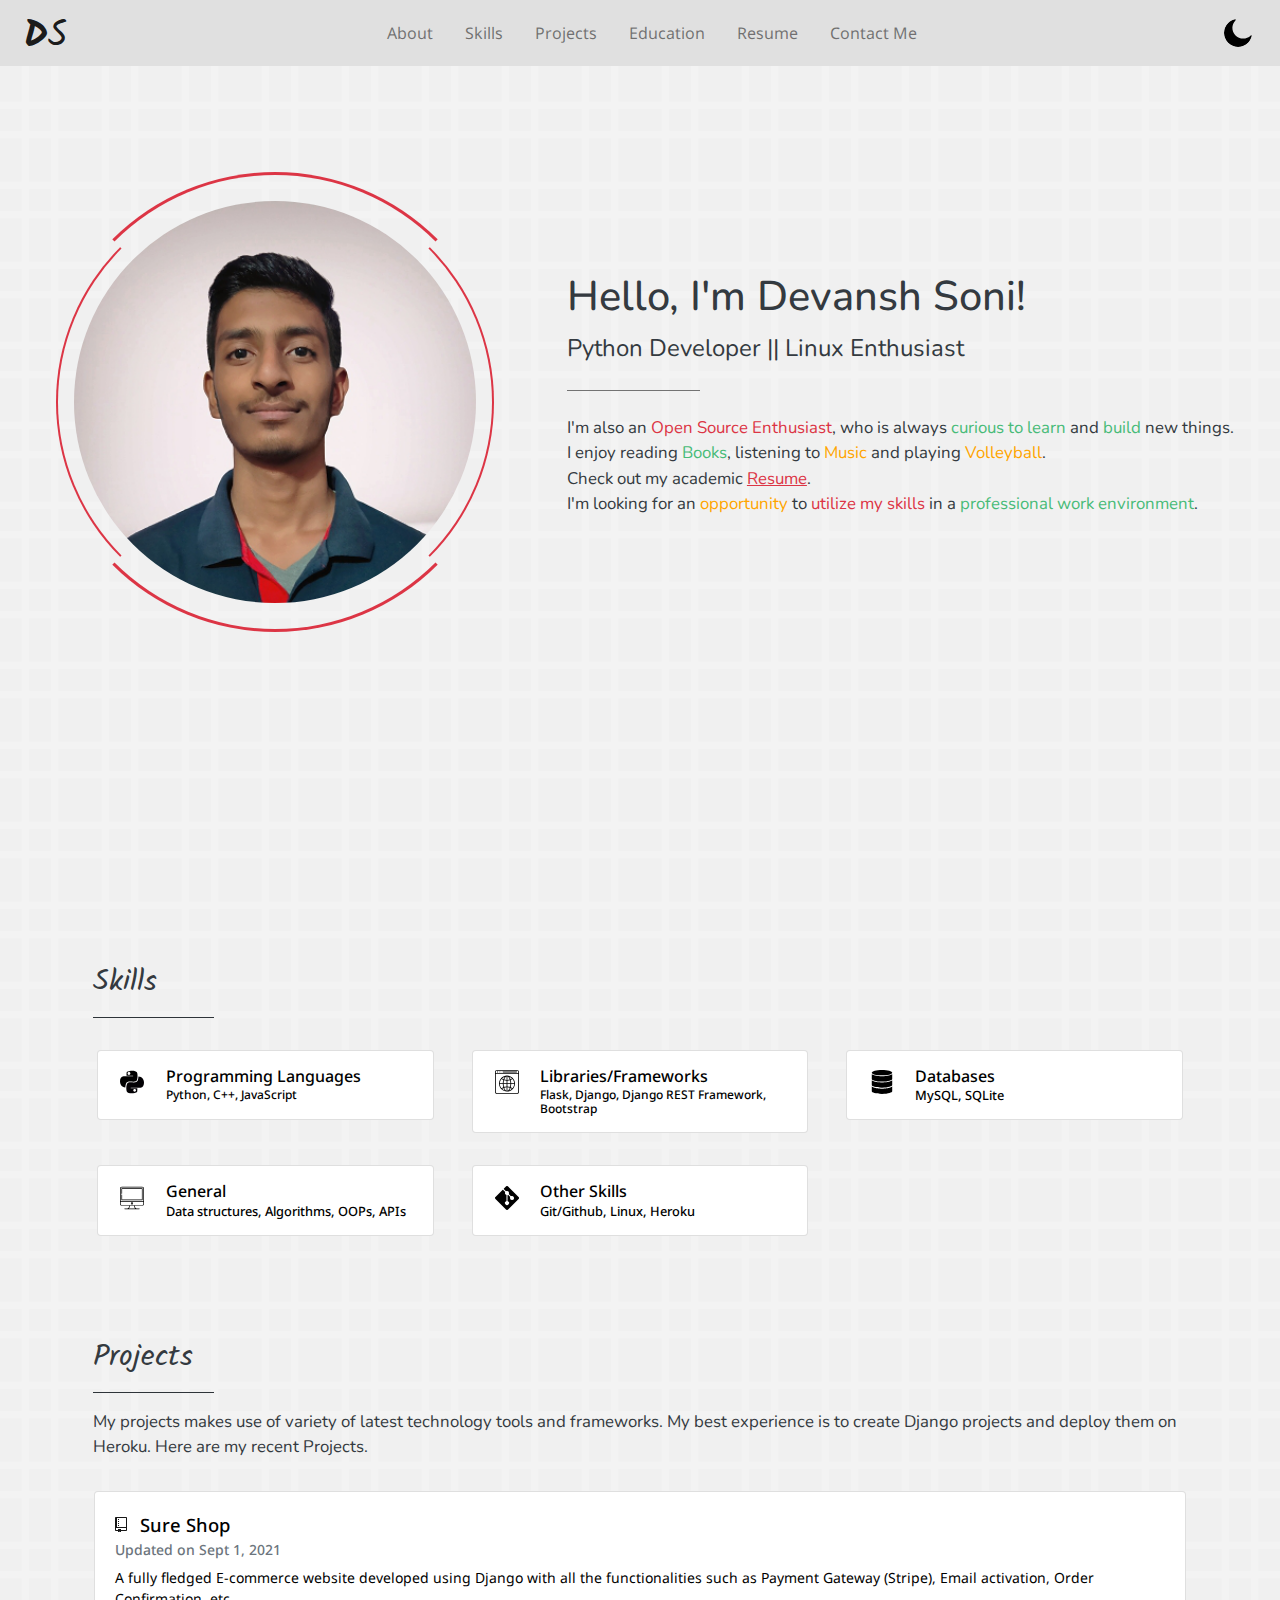
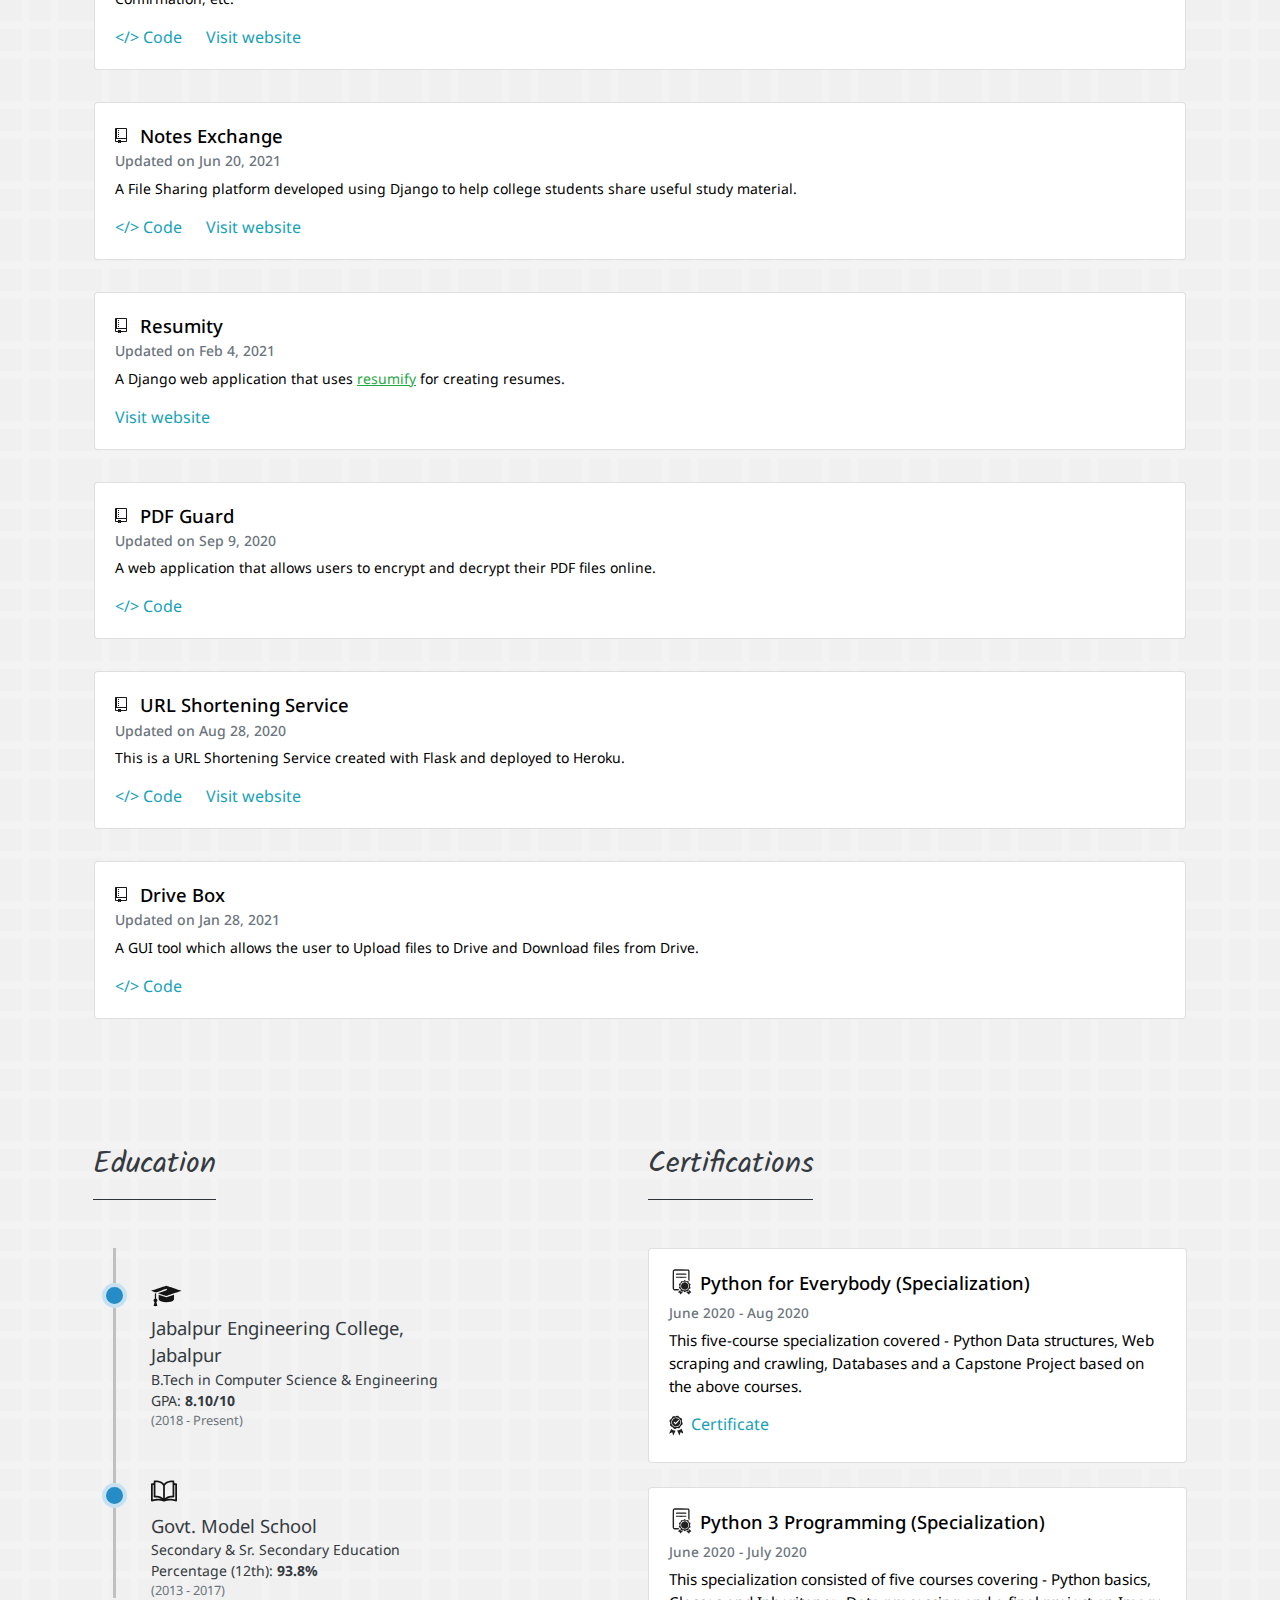
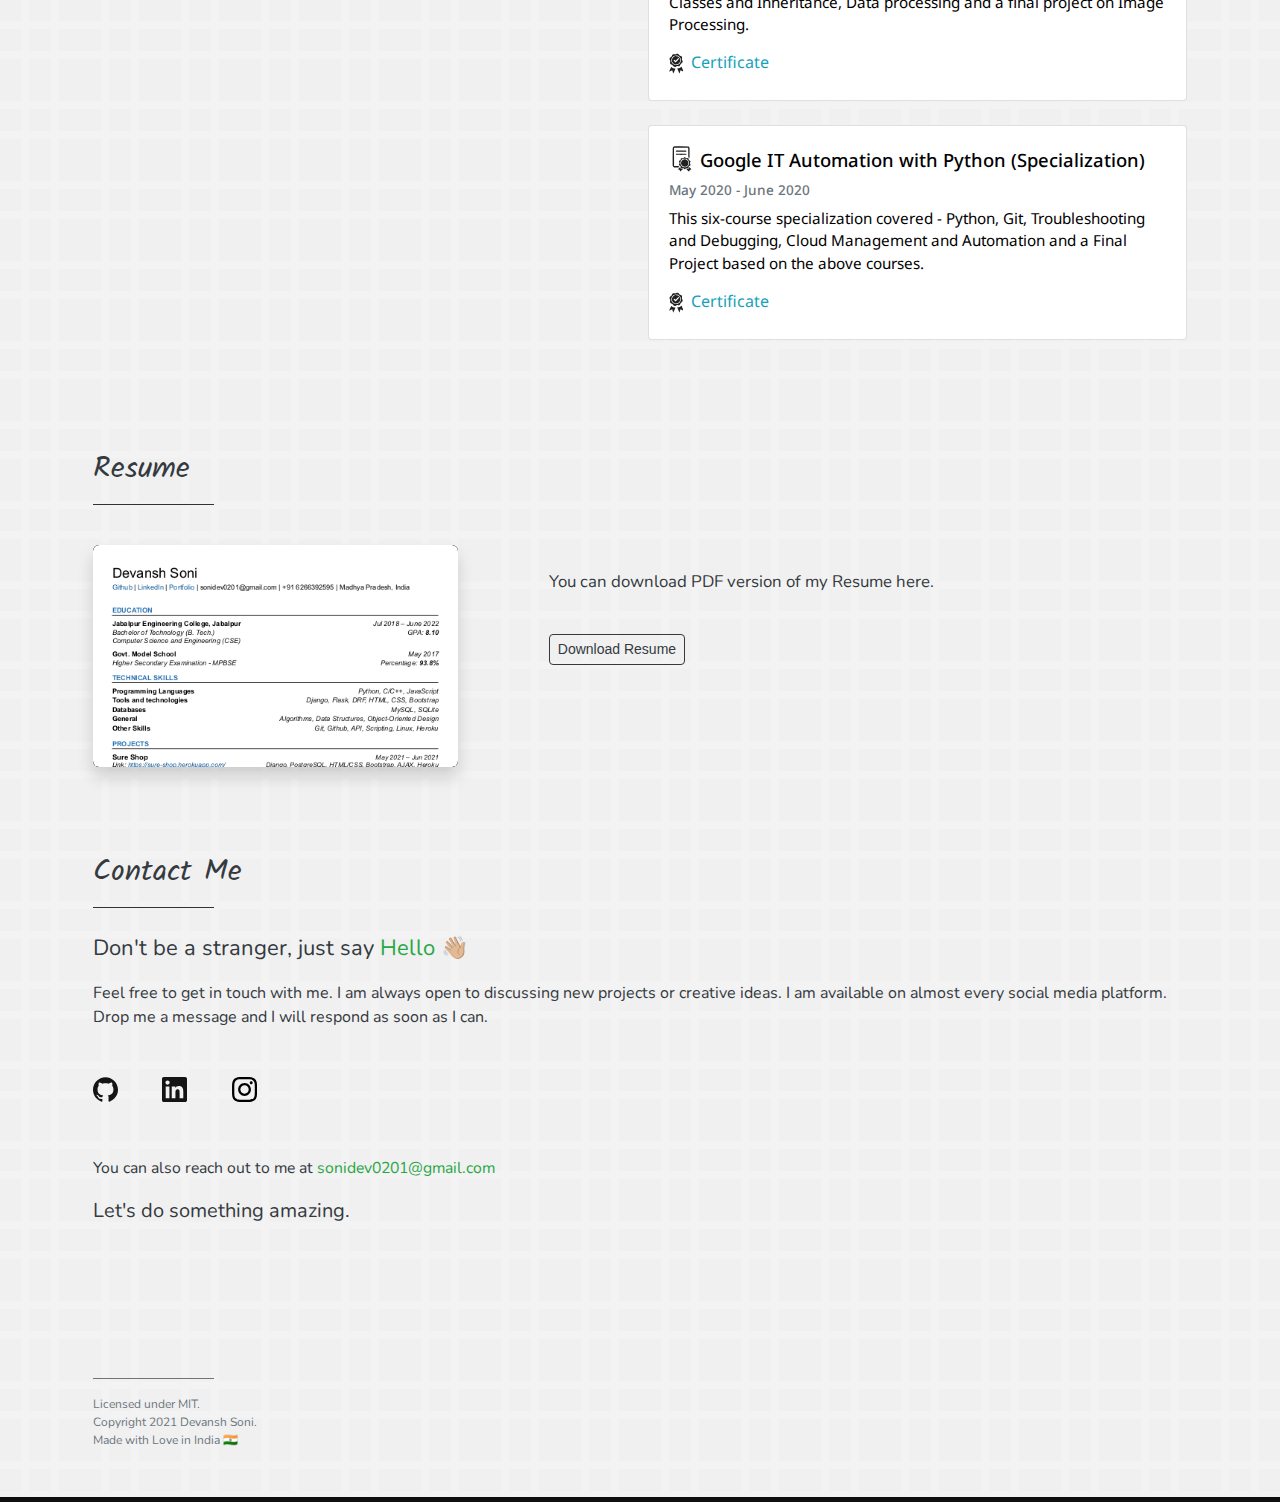
==== commit 0681f4c2: "Added projects and skills, updated resume and added some more information" ====
--- a/index.html
+++ b/index.html
@@ -17,6 +17,7 @@
 		<link href="https://fonts.googleapis.com/css2?family=Noto+Sans&display=swap" rel="stylesheet">
         <link href="https://fonts.googleapis.com/css2?family=Kalam&display=swap" rel="stylesheet">
 		<link href="https://fonts.googleapis.com/css2?family=Nunito&display=swap" rel="stylesheet">
+        <link rel="stylesheet" href="https://cdnjs.cloudflare.com/ajax/libs/font-awesome/4.7.0/css/font-awesome.min.css">
 
         <script type="text/javascript" src="static/script.js"></script>
         <title>Devansh Soni's Portfolio</title>
@@ -107,7 +108,7 @@
 
                                 <div class=" mt-4 mx-0">
                                     <p style="font-family: 'Nunito', sans-serif; font-size: 1.05em; overflow-wrap: break-word;">
-                                        I'm also an <span class="text-danger">Open Source Enthusiast</span>, who is always <span class="text-dark-green">curious to learn <span class="text-light">and</span> build</span> new things.
+                                        I'm also an <span class="text-danger">Open Source Enthusiast</span>, who is always <span class="text-dark-green">curious to learn</span> and <span class="text-dark-green">build</span> new things.
                                         <br>
                                         I enjoy reading <span class="text-dark-green">Books</span>, listening to <span class="text-orange">Music </span>and playing <span class="text-orange">Volleyball</span>.
                                         <br>
@@ -138,9 +139,9 @@
                                         <div class="skilldesc">
                                             <h5 class="" style="font-size: 1em;">
                                                 <span class=""></span>
-                                                <span>Back-end Python frameworks</span>
+                                                <span>Programming Languages</span>
                                             </h5>
-                                            <h6 style="font-size: .75em;" class="card-subtitle">Django, Flask</h6>
+                                            <h6 style="font-size: .75em;" class="card-subtitle">Python, C++, JavaScript</h6>
                                         </div>
                                     </div>
                                 </div>
@@ -157,9 +158,28 @@
                                         <div class="skilldesc">
                                             <h5 class="" style="font-size: 1em;">
                                                 <span class=""></span>
-                                                <span>Web Development</span>
+                                                <span>Libraries/Frameworks</span>
                                             </h5>
-                                            <h6 style="font-size: .75em;" class="card-subtitle">HTML, CSS, JavaScript</h6>
+                                            <h6 style="font-size: .75em;" class="card-subtitle">Flask, Django, Django REST Framework, Bootstrap</h6>
+                                        </div>
+                                    </div>
+                                </div>
+                            </div>
+                        </div>
+
+                        <div class="col-lg-4">
+                            <div class="card light-card custom-card-light mx-1 my-lg-3 my-2">
+                                <div id="cardBody" class="card-body p-3" style="">
+                                    <div class="row">
+                                        <div class="skillic ">
+                                            <span class="dbms-dark" id="dbms"></span>
+                                        </div>
+                                        <div class="skilldesc">
+                                            <h5 class="" style="font-size: 1em;">
+                                                <span class=""></span>
+                                                <span>Databases</span>
+                                            </h5>
+                                            <h6 style="font-size: .8em;" class="card-subtitle">MySQL, SQLite</h6>
                                         </div>
                                     </div>
                                 </div>
@@ -176,28 +196,9 @@
                                         <div class="skilldesc">
                                             <h5 class="" style="font-size: 1em;">
                                                 <span class=""></span>
-                                                <span>Desktop App Development</span>
+                                                <span>General</span>
                                             </h5>
-                                            <h6 style="font-size: .8em;" class="card-subtitle">Tkinter - Python</h6>
-                                        </div>
-                                    </div>
-                                </div>
-                            </div>
-                        </div>
-
-                        <div class="col-lg-4">
-                            <div class="card light-card custom-card-light mx-1 my-lg-3 my-2">
-                                <div id="cardBody" class="card-body p-3" style="">
-                                    <div class="row">
-                                        <div class="skillic ">
-                                            <span class="dbms-dark" id="dbms"></span>
-                                        </div>
-                                        <div class="skilldesc">
-                                            <h5 class="" style="font-size: 1em;">
-                                                <span class=""></span>
-                                                <span>Databases</span>
-                                            </h5>
-                                            <h6 style="font-size: .8em;" class="card-subtitle">MySQL, SQLite</h6>
+                                            <h6 style="font-size: .8em;" class="card-subtitle">Data structures, Algorithms, OOPs, APIs</h6>
                                         </div>
                                     </div>
                                 </div>
@@ -216,7 +217,7 @@
                                                 <span class=""></span>
                                                 <span>Other Skills</span>
                                             </h5>
-                                            <h6 style="font-size: .8em;" class="card-subtitle">Git/Github, API, Linux, Heroku</h6>
+                                            <h6 style="font-size: .8em;" class="card-subtitle">Git/Github, Linux, Heroku</h6>
                                         </div>
                                     </div>
                                 </div>
@@ -232,7 +233,7 @@
                     <hr class="w-25 col-lg-1 col-sm-1 col-1 col-md-1 ml-0 bg-dark">
 
                     <p class="text-left mx-0" style="font-family: 'Nunito', sans-serif; font-size: 1.05em; overflow-wrap: break-word;">
-                        My projects makes use of variety of latest technology tools. My best experience is to create Flask projects and deploy them. Here are my six recent Projects.
+                        My projects makes use of variety of latest technology tools and frameworks. My best experience is to create Django projects and deploy them on Heroku. Here are my recent Projects.
                     </p>
 
                     <div class="row" style="font-family: 'Noto Sans', sans-serif;">
@@ -240,13 +241,14 @@
                             <div class="card-body" style="max-height: 320px;">
                                 <h5 class="card-title" style="font-size: 1.15em;">
                                     <span class="repos repo-dark"></span>
-                                    <span>Chat Ocean</span>
+                                    <span>Sure Shop</span>
                                 </h5>
-                                <h6 style="font-size: 0.875em;" class="card-subtitle mb-2 text-muted">Updated on Apr 9, 2021</h6>
+                                <h6 style="font-size: 0.875em;" class="card-subtitle mb-2 text-muted">Updated on Sept 1, 2021</h6>
                                 <p class="card-text" style="font-size: 0.875em;">
-                                	A Chat application developed using Django channels for easy and convenient messaging.
+                                    A fully fledged E-commerce website developed using Django with all the functionalities such as Payment Gateway (Stripe), Email activation, Order Confirmation, etc.
                                 </p>
-                                <a href="https://chatocean.herokuapp.com/" target="_blank" class="card-link text-info">Visit website</a>
+                                <a href="https://github.com/devansh-07/Sure-Shop" class="card-link text-info">&lt;/&gt; Code</a>
+                                <a href="https://sure-shop.herokuapp.com/" target="_blank" class="card-link text-info">Visit website</a>
                             </div>
                         </div>
                     </div>
@@ -258,10 +260,11 @@
                                     <span class="repos repo-dark"></span>
                                     <span>Notes Exchange</span>
                                 </h5>
-                                <h6 style="font-size: 0.875em;" class="card-subtitle mb-2 text-muted">Updated on Apr 9, 2021</h6>
+                                <h6 style="font-size: 0.875em;" class="card-subtitle mb-2 text-muted">Updated on Jun 20, 2021</h6>
                                 <p class="card-text" style="font-size: 0.875em;">
                                 	A File Sharing platform developed using Django to help college students share useful study material.
                                 </p>
+                                <a href="https://github.com/devansh-07/Notes-Exchange" class="card-link text-info">&lt;/&gt; Code</a>
                                 <a href="https://notesexchange.herokuapp.com/" target="_blank" class="card-link text-info">Visit website</a>
                             </div>
                         </div>
@@ -291,7 +294,6 @@
                                 <h6 style="font-size: 0.875em;" class="card-subtitle mb-2 text-muted">Updated on Sep 9, 2020</h6>
                                 <p class="card-text" style="font-size: 0.875em;">A web application that allows users to encrypt and decrypt their PDF files online.</p>
                                 <a href="https://github.com/devansh-07/PDF-Guard" class="card-link text-info">&lt;/&gt; Code</a>
-                                <a href="https://pdfguard.herokuapp.com/" class="card-link text-info">Visit website</a>
                             </div>
                         </div>
                     </div>
@@ -346,6 +348,7 @@
                                         <div class="clg grad-dark"></div>
                                         <div class="item-title" style="font-size: 1.15em; max-width: 300px;">Jabalpur Engineering College, Jabalpur</div>
                                         <div class="item-detail" style="font-size: 0.875em;">B.Tech in Computer Science & Engineering</div>
+                                        <div class="item-detail" style="font-size: 0.875em;">GPA: <strong>8.10/10</strong></div>
                                         <div class="text-muted" style="font-size: .8em;">
                                         (2018 - Present)
                                         </div>
@@ -355,6 +358,7 @@
                                         <div class="schls schl-dark"></div>
                                         <div class="item-title" style="font-size: 1.15em;">Govt. Model School</div>
                                         <div class="item-detail" style="font-size: 0.875em;">Secondary & Sr. Secondary Education</div>
+                                        <div class="item-detail" style="font-size: 0.875em;">Percentage (12th): <strong>93.8%</strong></div>
                                         <div class="text-muted" style="font-size: .8em;">
                                         (2013 - 2017)
                                         </div>
@@ -434,7 +438,7 @@
 
                     <div class="row mx-0">
 	                	<div class="col-lg-4 col-sm-12 col-md-6 mt-4 mb-0 mx-0 px-0">
-	                		<div class="card resume-div" style="border: 0;">
+	                		<div class="card resume-div" style="border: 0; box-shadow:0 10px 16px 0 rgba(0, 0, 0, 0.15);">
 		                		<a class="resume" target="_blank" href="static/Resume.pdf">
 		                			<img class="resume-png" loading="lazy" src="static/img/resume-img.png" width="100%">
 		                			<span class="link"></span>
@@ -466,7 +470,7 @@
 
                     <div class="my-4">
 	                    <p style="font-family: 'Nunito', sans-serif; font-size: 1.375em;">
-			                Don't be a stranger, just say <span class="text-success">Hello</span><span class="hand">👋🏼</span>
+			                Don't be a stranger, just say <span class="text-success">Hello </span><span class="hand">👋🏼</span>
 			            </p>
 
 	                    <p class="text-left mx-0" style="font-family: 'Nunito', sans-serif; font-size: 1em; overflow-wrap: break-word;">
@@ -480,7 +484,7 @@
 
 				            </a>
 
-				            <a id="linkedin" href="https://www.linkedin.com/in/devansh-soni-4129171a9/" title="Linkedin" target="_blank" rel="noopener noreferrer", style="text-decoration: none;", class="linkedin-dark">
+				            <a id="linkedin" href="https://www.linkedin.com/in/devansh-07/" title="Linkedin" target="_blank" rel="noopener noreferrer", style="text-decoration: none;", class="linkedin-dark">
 
 				            </a>
 
@@ -490,10 +494,14 @@
 						</div>
     				</div>
 
+                    <div class="my-4">
+
+	                </div>
+
     				<div style="font-family: 'Nunito', sans-serif;">
     					<p class="text-left mx-0" style="font-size: 0.985em; overflow-wrap: break-word;">
 							You can also reach out to me at <span class="text-success">sonidev0201@gmail.com</span>
-						</p>
+	                    </p>
 
 						<p style="font-size: 1.25em;">
 				            Let's do something amazing.
@@ -508,7 +516,7 @@
                     <p class="text-left text-muted mx-0" style="font-family: 'Nunito', sans-serif; font-size: 0.75em; overflow-wrap: break-word;">
                     	Licensed under MIT.
                     	<br>
-                    	Copyright 2020 Devansh Soni.
+                    	Copyright 2021 Devansh Soni.
                     	<br>
                     	Made with Love in India 🇮🇳
                     </p>
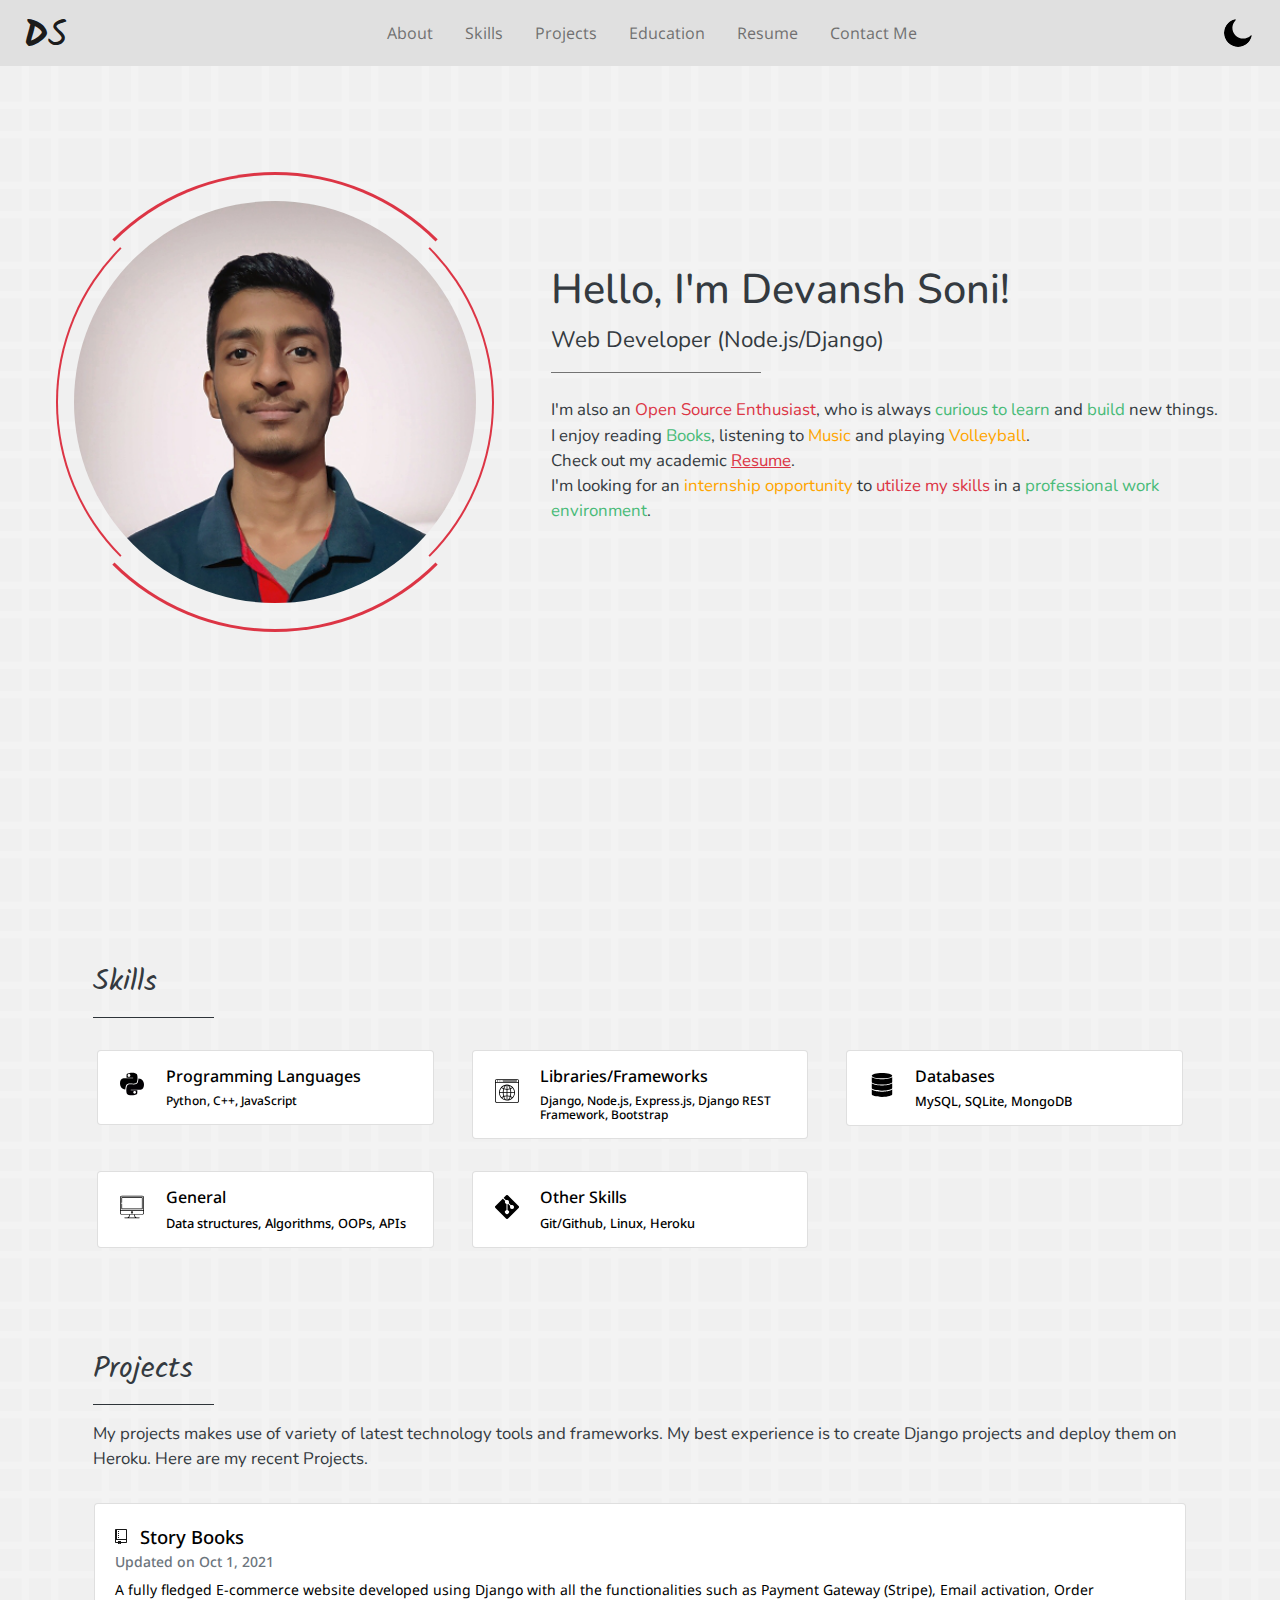
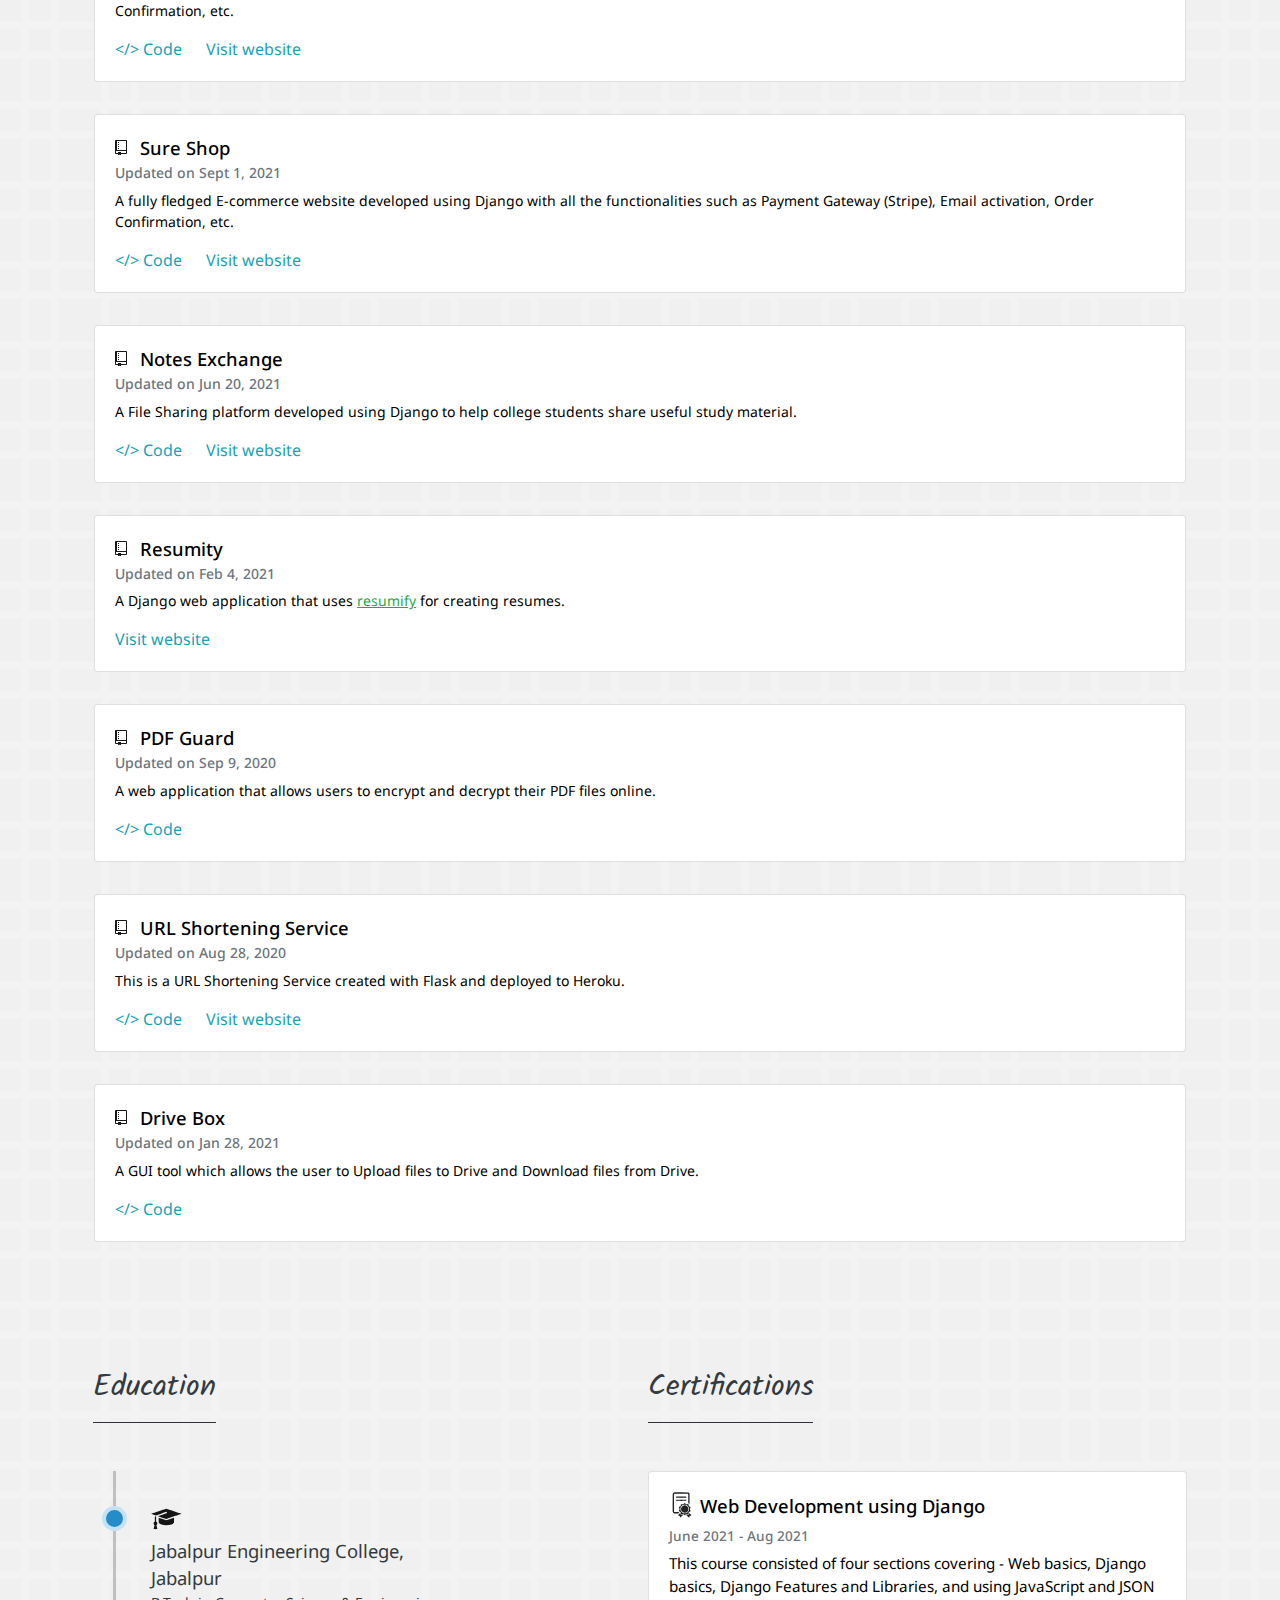
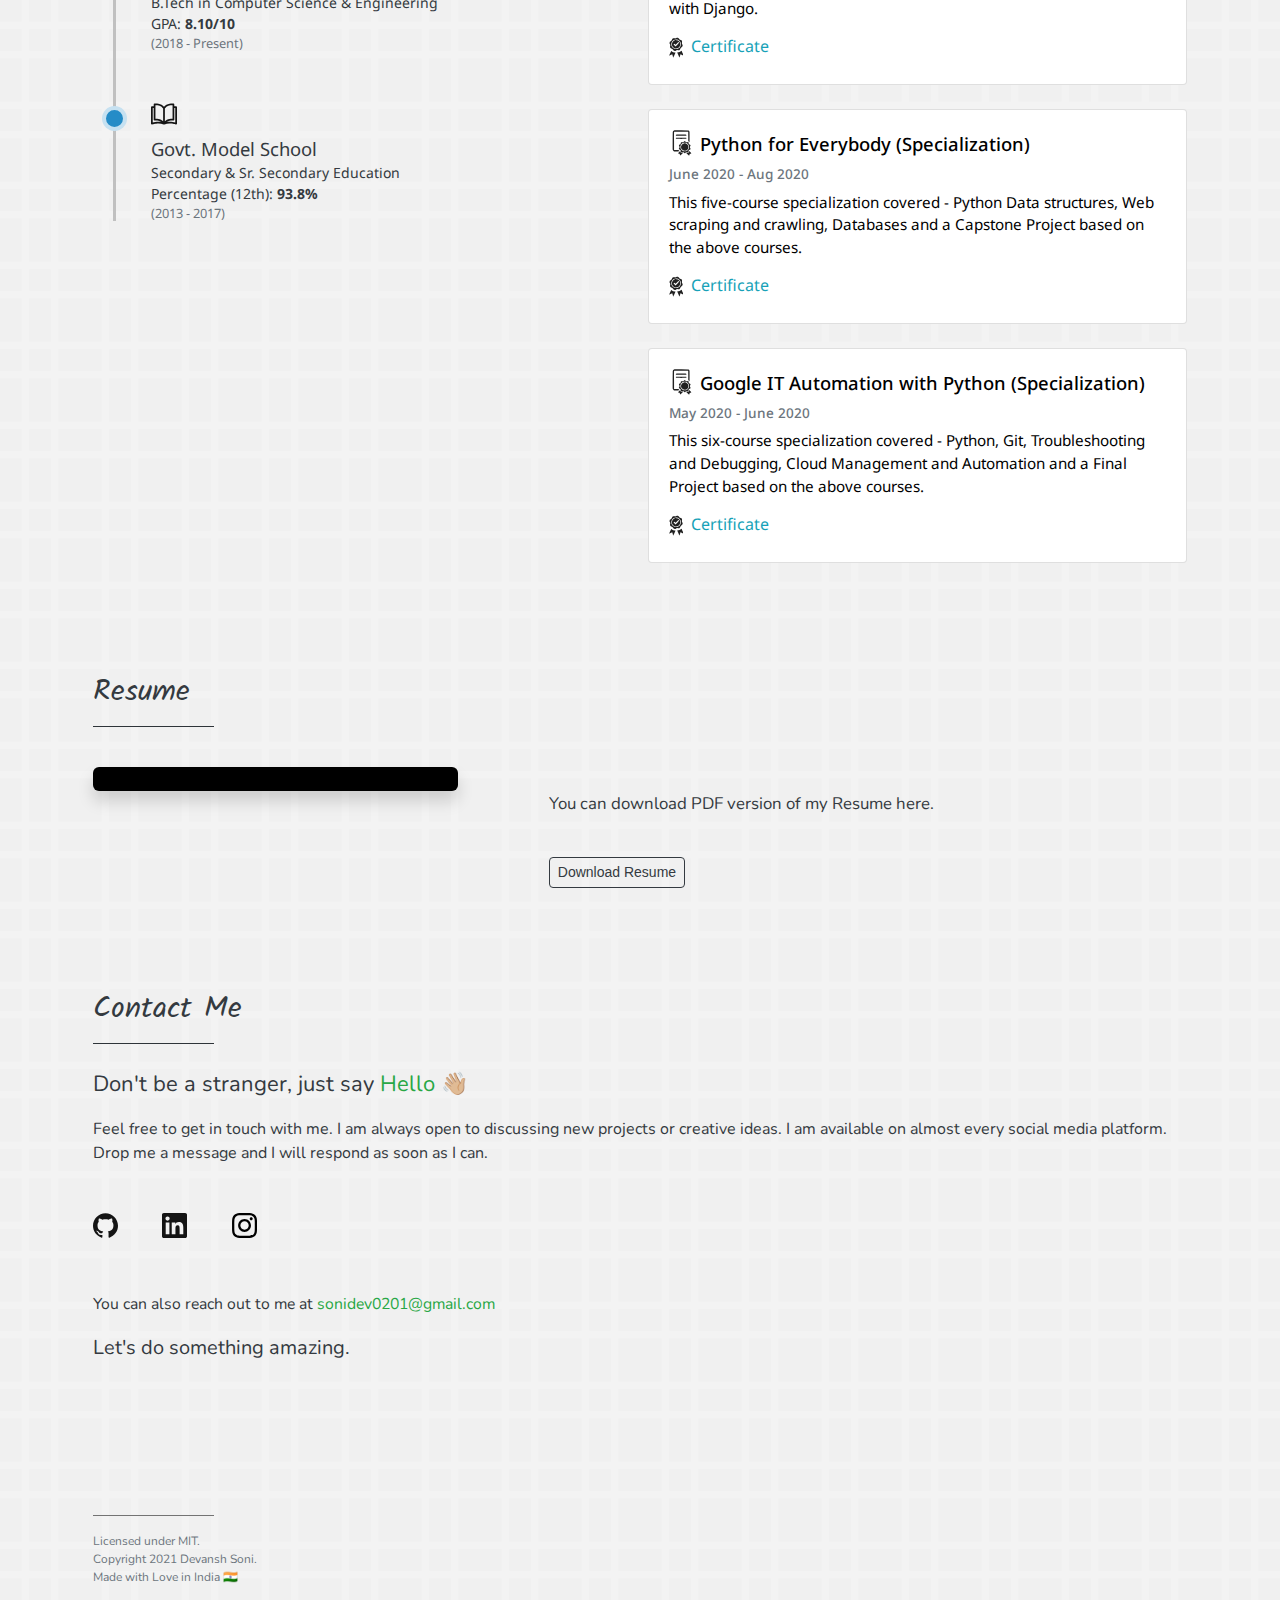
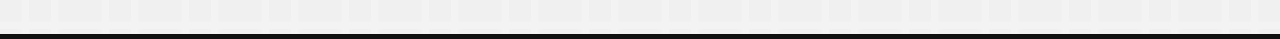
==== commit 5b0491e8: "Added skills and projects" ====
--- a/index.html
+++ b/index.html
@@ -98,13 +98,13 @@
                             <div class="my-5">
                                 <h1 id="intro" class="mx-0", style="font-family: 'Nunito', sans-serif; font-size: 2.6em;">Hello, I'm Devansh Soni!</h1>
 
-                                <div class="mt-0 mb-4 mx-0">
-                                    <p style="font-family: 'Nunito', sans-serif; font-size: 1.5em;">
-                                        Python Developer || Linux Enthusiast
+                                <div class="mt-0 mb-3 mx-0">
+                                    <p style="font-family: 'Nunito', sans-serif; font-size: 1.4em;">
+                                        Web Developer (Node.js/Django)
                                     </p>
                                 </div>
 
-                                <hr class="mx-0" style="width: 20%; background-color: gray;">
+                                <hr class="mx-0" style="width: 30%; background-color: gray;">
 
                                 <div class=" mt-4 mx-0">
                                     <p style="font-family: 'Nunito', sans-serif; font-size: 1.05em; overflow-wrap: break-word;">
@@ -112,9 +112,9 @@
                                         <br>
                                         I enjoy reading <span class="text-dark-green">Books</span>, listening to <span class="text-orange">Music </span>and playing <span class="text-orange">Volleyball</span>.
                                         <br>
-                                        Check out my academic <a style="text-decoration: underline;" class="text-danger" href="static/Resume.pdf">Resume</a>.
+                                        Check out my academic <a style="text-decoration: underline;" class="text-danger" target="_blank" href="https://drive.google.com/file/d/1qMS9PiLX_XpAaKqzr2hhA0jCZNDAe3Z6/view">Resume</a>.
                                         <br>
-                                        I'm looking for an <span class="text-orange">opportunity</span> to <span class="text-danger">utilize my skills</span> in a <span class="text-dark-green">professional work environment</span>.
+                                        I'm looking for an <span class="text-orange">internship opportunity</span> to <span class="text-danger">utilize my skills</span> in a <span class="text-dark-green">professional work environment</span>.
                                     </p>
                                 </div>
                             </div>
@@ -133,7 +133,7 @@
                             <div class="card light-card custom-card-light mx-1 my-lg-3 my-2">
                                 <div id="cardBody" class="card-body p-3" style="">
                                     <div class="row">
-                                        <div class="skillic">
+                                        <div class="skillic my-auto">
                                             <span class="backend-dark" id="backend"></span>
                                         </div>
                                         <div class="skilldesc">
@@ -141,7 +141,7 @@
                                                 <span class=""></span>
                                                 <span>Programming Languages</span>
                                             </h5>
-                                            <h6 style="font-size: .75em;" class="card-subtitle">Python, C++, JavaScript</h6>
+                                            <h6 style="font-size: .75em;" class="card-subtitle mt-0">Python, C++, JavaScript</h6>
                                         </div>
                                     </div>
                                 </div>
@@ -152,7 +152,7 @@
                             <div class="card light-card custom-card-light mx-1 my-lg-3 my-2">
                                 <div id="cardBody" class="card-body p-3" style="">
                                     <div class="row">
-                                        <div class="skillic">
+                                        <div class="skillic my-auto">
                                             <span class="web-dark" id="web"></span>
                                         </div>
                                         <div class="skilldesc">
@@ -160,7 +160,7 @@
                                                 <span class=""></span>
                                                 <span>Libraries/Frameworks</span>
                                             </h5>
-                                            <h6 style="font-size: .75em;" class="card-subtitle">Flask, Django, Django REST Framework, Bootstrap</h6>
+                                            <h6 style="font-size: .75em;" class="card-subtitle mt-0">Django, Node.js, Express.js, Django REST Framework, Bootstrap</h6>
                                         </div>
                                     </div>
                                 </div>
@@ -171,7 +171,7 @@
                             <div class="card light-card custom-card-light mx-1 my-lg-3 my-2">
                                 <div id="cardBody" class="card-body p-3" style="">
                                     <div class="row">
-                                        <div class="skillic ">
+                                        <div class="skillic my-auto">
                                             <span class="dbms-dark" id="dbms"></span>
                                         </div>
                                         <div class="skilldesc">
@@ -179,7 +179,7 @@
                                                 <span class=""></span>
                                                 <span>Databases</span>
                                             </h5>
-                                            <h6 style="font-size: .8em;" class="card-subtitle">MySQL, SQLite</h6>
+                                            <h6 style="font-size: .8em;" class="card-subtitle mt-0">MySQL, SQLite, MongoDB</h6>
                                         </div>
                                     </div>
                                 </div>
@@ -190,7 +190,7 @@
                             <div class="card light-card custom-card-light mx-1 my-lg-3 my-2">
                                 <div id="cardBody" class="card-body p-3" style="">
                                     <div class="row">
-                                        <div class="skillic">
+                                        <div class="skillic my-auto">
                                             <span class="desk_app-dark" id="desk_app"></span>
                                         </div>
                                         <div class="skilldesc">
@@ -198,7 +198,7 @@
                                                 <span class=""></span>
                                                 <span>General</span>
                                             </h5>
-                                            <h6 style="font-size: .8em;" class="card-subtitle">Data structures, Algorithms, OOPs, APIs</h6>
+                                            <h6 style="font-size: .8em;" class="card-subtitle mt-0">Data structures, Algorithms, OOPs, APIs</h6>
                                         </div>
                                     </div>
                                 </div>
@@ -209,7 +209,7 @@
                             <div class="card light-card custom-card-light mx-1 my-lg-3 my-2">
                                 <div id="cardBody" class="card-body p-3" style="">
                                     <div class="row">
-                                        <div class="skillic">
+                                        <div class="skillic my-auto">
                                             <span class="vcs-dark" id="vcs"></span>
                                         </div>
                                         <div class="skilldesc">
@@ -217,7 +217,7 @@
                                                 <span class=""></span>
                                                 <span>Other Skills</span>
                                             </h5>
-                                            <h6 style="font-size: .8em;" class="card-subtitle">Git/Github, Linux, Heroku</h6>
+                                            <h6 style="font-size: .8em;" class="card-subtitle mt-0">Git/Github, Linux, Heroku</h6>
                                         </div>
                                     </div>
                                 </div>
@@ -241,13 +241,30 @@
                             <div class="card-body" style="max-height: 320px;">
                                 <h5 class="card-title" style="font-size: 1.15em;">
                                     <span class="repos repo-dark"></span>
+                                    <span>Story Books</span>
+                                </h5>
+                                <h6 style="font-size: 0.875em;" class="card-subtitle mb-2 text-muted">Updated on Oct 1, 2021</h6>
+                                <p class="card-text" style="font-size: 0.875em;">
+                                    A fully fledged E-commerce website developed using Django with all the functionalities such as Payment Gateway (Stripe), Email activation, Order Confirmation, etc.
+                                </p>
+                                <a href="https://github.com/devansh-07/StoryBooks" target="_blank" class="card-link text-info">&lt;/&gt; Code</a>
+                                <a href="https://storybooks-dev.herokuapp.com/" target="_blank" class="card-link text-info">Visit website</a>
+                            </div>
+                        </div>
+                    </div>
+
+                    <div class="row" style="font-family: 'Noto Sans', sans-serif;">
+                        <div class="card custom-card-light light-card mx-3 my-lg-3 my-2" style="width: 100%;">
+                            <div class="card-body" style="max-height: 320px;">
+                                <h5 class="card-title" style="font-size: 1.15em;">
+                                    <span class="repos repo-dark"></span>
                                     <span>Sure Shop</span>
                                 </h5>
                                 <h6 style="font-size: 0.875em;" class="card-subtitle mb-2 text-muted">Updated on Sept 1, 2021</h6>
                                 <p class="card-text" style="font-size: 0.875em;">
                                     A fully fledged E-commerce website developed using Django with all the functionalities such as Payment Gateway (Stripe), Email activation, Order Confirmation, etc.
                                 </p>
-                                <a href="https://github.com/devansh-07/Sure-Shop" class="card-link text-info">&lt;/&gt; Code</a>
+                                <a href="https://github.com/devansh-07/Sure-Shop" target="_blank" class="card-link text-info">&lt;/&gt; Code</a>
                                 <a href="https://sure-shop.herokuapp.com/" target="_blank" class="card-link text-info">Visit website</a>
                             </div>
                         </div>
@@ -264,7 +281,7 @@
                                 <p class="card-text" style="font-size: 0.875em;">
                                 	A File Sharing platform developed using Django to help college students share useful study material.
                                 </p>
-                                <a href="https://github.com/devansh-07/Notes-Exchange" class="card-link text-info">&lt;/&gt; Code</a>
+                                <a href="https://github.com/devansh-07/Notes-Exchange" target="_blank" class="card-link text-info">&lt;/&gt; Code</a>
                                 <a href="https://notesexchange.herokuapp.com/" target="_blank" class="card-link text-info">Visit website</a>
                             </div>
                         </div>
@@ -293,7 +310,7 @@
                                 </h5>
                                 <h6 style="font-size: 0.875em;" class="card-subtitle mb-2 text-muted">Updated on Sep 9, 2020</h6>
                                 <p class="card-text" style="font-size: 0.875em;">A web application that allows users to encrypt and decrypt their PDF files online.</p>
-                                <a href="https://github.com/devansh-07/PDF-Guard" class="card-link text-info">&lt;/&gt; Code</a>
+                                <a href="https://github.com/devansh-07/PDF-Guard" target="_blank" class="card-link text-info">&lt;/&gt; Code</a>
                             </div>
                         </div>
                     </div>
@@ -307,8 +324,8 @@
                                 </h5>
                                 <h6 style="font-size: 0.875em;" class="card-subtitle mb-2 text-muted">Updated on Aug 28, 2020</h6>
                                 <p class="card-text" style="font-size: 0.875em;">This is a URL Shortening Service created with Flask and deployed to Heroku.</p>
-                                <a href="https://github.com/devansh-07/URL-Shortening-Service" class="card-link text-info">&lt;/&gt; Code</a>
-                                <a href="https://urlmap.herokuapp.com/" class="card-link text-info">Visit website</a>
+                                <a href="https://github.com/devansh-07/URL-Shortening-Service" target="_blank" class="card-link text-info">&lt;/&gt; Code</a>
+                                <a href="https://urlmap.herokuapp.com/" target="_blank" class="card-link text-info">Visit website</a>
                             </div>
                         </div>
                     </div>
@@ -322,7 +339,7 @@
                                 </h5>
                                 <h6 style="font-size: 0.875em;" class="card-subtitle mb-2 text-muted">Updated on Jan 28, 2021</h6>
                                 <p class="card-text" style="font-size: 0.875em;">A GUI tool which allows the user to Upload files to Drive and Download files from Drive.</p>
-                                <a href="https://github.com/devansh-07/Drive-Box" class="card-link text-info">&lt;/&gt; Code</a>
+                                <a href="https://github.com/devansh-07/Drive-Box" target="_blank" class="card-link text-info">&lt;/&gt; Code</a>
                             </div>
                         </div>
                     </div>
@@ -374,6 +391,23 @@
                             <div class="mt-0 mb-5">
                                 <h4 style="font-family: 'Kalam', cursive; font-size: 1.85em;" class="mx-0 text-left">Certifications</h4>
                                 <hr class="w-25 col-lg-3 col-sm-1 col-1 col-md-1 ml-0 bg-dark">
+                            </div>
+
+                            <div class="card custom-card-light light-card mx-auto my-lg-4 my-3">
+                                <div class="card-body" style="max-height: 400px;">
+                                    <div class="">
+                                        <h5 class="card-title" style="font-size: 1.15em;">
+                                            <span class="courses course-dark"></span>
+                                            <span style="line-height: 1.5em; vertical-align: top;">Web Development using Django</span>
+                                        </h5>
+                                        <h6 style="font-size: .85em; color: #c0c0c0;" class="card-subtitle mb-2 text-muted">June 2021 - Aug 2021</h6>
+                                        <p class="card-text" style="font-size: .95em;">This course consisted of four sections covering - Web basics, Django basics, Django Features and Libraries, and using JavaScript and JSON with Django.</p>
+                                        <a class="card-link text-info" target="_blank" href="https://www.coursera.org/account/accomplishments/verify/8GZPDABRPY2F">
+                                            <span class="certs cert-dark mr-1"></span>
+                                            <span style="line-height: 1.25em; vertical-align: top; font-size: 1em;">Certificate</span>
+                                        </a>
+                                    </div>
+                                </div>
                             </div>
 
                             <div class="card custom-card-light light-card mx-auto my-lg-4 my-3">
@@ -385,24 +419,7 @@
                                         </h5>
                                         <h6 style="font-size: .85em; color: #c0c0c0;" class="card-subtitle mb-2 text-muted">June 2020 - Aug 2020</h6>
                                         <p class="card-text" style="font-size: .95em;">This five-course specialization covered - Python Data structures, Web scraping and crawling, Databases and a Capstone Project based on the above courses.</p>
-                                        <a class="card-link text-info" href="https://www.coursera.org/account/accomplishments/specialization/certificate/R8SH6WHRR3QR">
-                                            <span class="certs cert-dark mr-1"></span>
-                                            <span style="line-height: 1.25em; vertical-align: top; font-size: 1em;">Certificate</span>
-                                        </a>
-                                    </div>
-                                </div>
-                            </div>
-
-                            <div class="card custom-card-light light-card mx-auto my-lg-4 my-3">
-                                <div class="card-body" style="max-height: 400px;">
-                                    <div class="">
-                                        <h5 class="card-title" style="font-size: 1.15em;">
-                                            <span class="courses course-dark"></span>
-                                            <span style="line-height: 1.5em; vertical-align: top;">Python 3 Programming (Specialization)</span>
-                                        </h5>
-                                        <h6 style="font-size: .85em; color: #c0c0c0;" class="card-subtitle mb-2 text-muted">June 2020 - July 2020</h6>
-                                        <p class="card-text" style="font-size: .95em;">This specialization consisted of five courses covering - Python basics, Classes and Inheritance, Data processing and a final project on Image Processing.</p>
-                                        <a class="card-link text-info" href="https://www.coursera.org/account/accomplishments/specialization/certificate/F7P6G6W7RMW3">
+                                        <a class="card-link text-info" target="_blank" href="https://www.coursera.org/account/accomplishments/specialization/certificate/R8SH6WHRR3QR">
                                             <span class="certs cert-dark mr-1"></span>
                                             <span style="line-height: 1.25em; vertical-align: top; font-size: 1em;">Certificate</span>
                                         </a>
@@ -419,7 +436,7 @@
                                         </h5>
                                         <h6 style="font-size: .85em; color: #c0c0c0;" class="card-subtitle mb-2 text-muted">May 2020 - June 2020</h6>
                                         <p class="card-text" style="font-size: .95em;">This six-course specialization covered - Python, Git, Troubleshooting and Debugging, Cloud Management and Automation and a Final Project based on the above courses.</p>
-                                        <a class="card-link text-info" href="https://www.coursera.org/account/accomplishments/specialization/certificate/8WCSFFA2GECF">
+                                        <a class="card-link text-info" target="_blank" href="https://www.coursera.org/account/accomplishments/specialization/certificate/8WCSFFA2GECF">
                                             <span class="certs cert-dark mr-1"></span>
                                             <span style="line-height: 1.25em; vertical-align: top; font-size: 1em;">Certificate</span>
                                         </a>
@@ -439,7 +456,7 @@
                     <div class="row mx-0">
 	                	<div class="col-lg-4 col-sm-12 col-md-6 mt-4 mb-0 mx-0 px-0">
 	                		<div class="card resume-div" style="border: 0; box-shadow:0 10px 16px 0 rgba(0, 0, 0, 0.15);">
-		                		<a class="resume" target="_blank" href="static/Resume.pdf">
+		                		<a class="resume" target="_blank" href="https://drive.google.com/file/d/1qMS9PiLX_XpAaKqzr2hhA0jCZNDAe3Z6/view">
 		                			<img class="resume-png" loading="lazy" src="static/img/resume-img.png" width="100%">
 		                			<span class="link"></span>
 		                		</a>
@@ -455,7 +472,7 @@
 	                			You can download PDF version of my Resume here.
 	                		</p>
 
-	                		<a href="static/Resume.pdf" style="text-decoration: none;">
+	                		<a target="_blank" href="https://drive.google.com/file/d/1qMS9PiLX_XpAaKqzr2hhA0jCZNDAe3Z6/view" style="text-decoration: none;">
 	                			<button id="res-btn" class="my-3 btn btn-sm btn-outline-dark" style="border-radius: 4px;">Download Resume</button>
 	                		</a>
 	                	</div>
@@ -500,7 +517,7 @@
 
     				<div style="font-family: 'Nunito', sans-serif;">
     					<p class="text-left mx-0" style="font-size: 0.985em; overflow-wrap: break-word;">
-							You can also reach out to me at <span class="text-success">sonidev0201@gmail.com</span>
+							You can also reach out to me at <span class="text-success"><a href="mailto:sonidev0201@gmail.com" target="_blank" class="text-success">sonidev0201@gmail.com</a></span>
 	                    </p>
 
 						<p style="font-size: 1.25em;">
--- a/static/style.css
+++ b/static/style.css
@@ -16,6 +16,10 @@
   transition: 200ms background ease-in;
 }
 
+.card {
+    cursor: pointer;
+}
+
 @media (min-width: 644px){
   body {
     font-size: 16px;
@@ -42,17 +46,17 @@
   font-weight: bold;
 }
 
-.darknav { 
+.darknav {
 	background-color: #141414;
   transition: all 200ms ease-in-out;
 }
 
-.lightnav { 
+.lightnav {
   background-color: #e0e0e0;
   transition: all 200ms ease-in-out;
 }
 
-.selected { 
+.selected {
   font-weight: bold;
   font-size: 1.125em;
 }
@@ -99,7 +103,7 @@
   border: #dc3545 3px solid;
   border-radius: 50%;
   border-left-color: transparent;
-  border-right-color: transparent; 
+  border-right-color: transparent;
   -webkit-animation: rotate 4s linear infinite;
 }
 
@@ -442,7 +446,7 @@
   }
 
   50% {-webkit-transform: rotate(25deg);
-  } 
+  }
 
   100% {-webkit-transform: rotate(0deg);
   }
@@ -523,4 +527,4 @@
 
 .resume-div:hover .link{
   opacity: 1;
-}+}
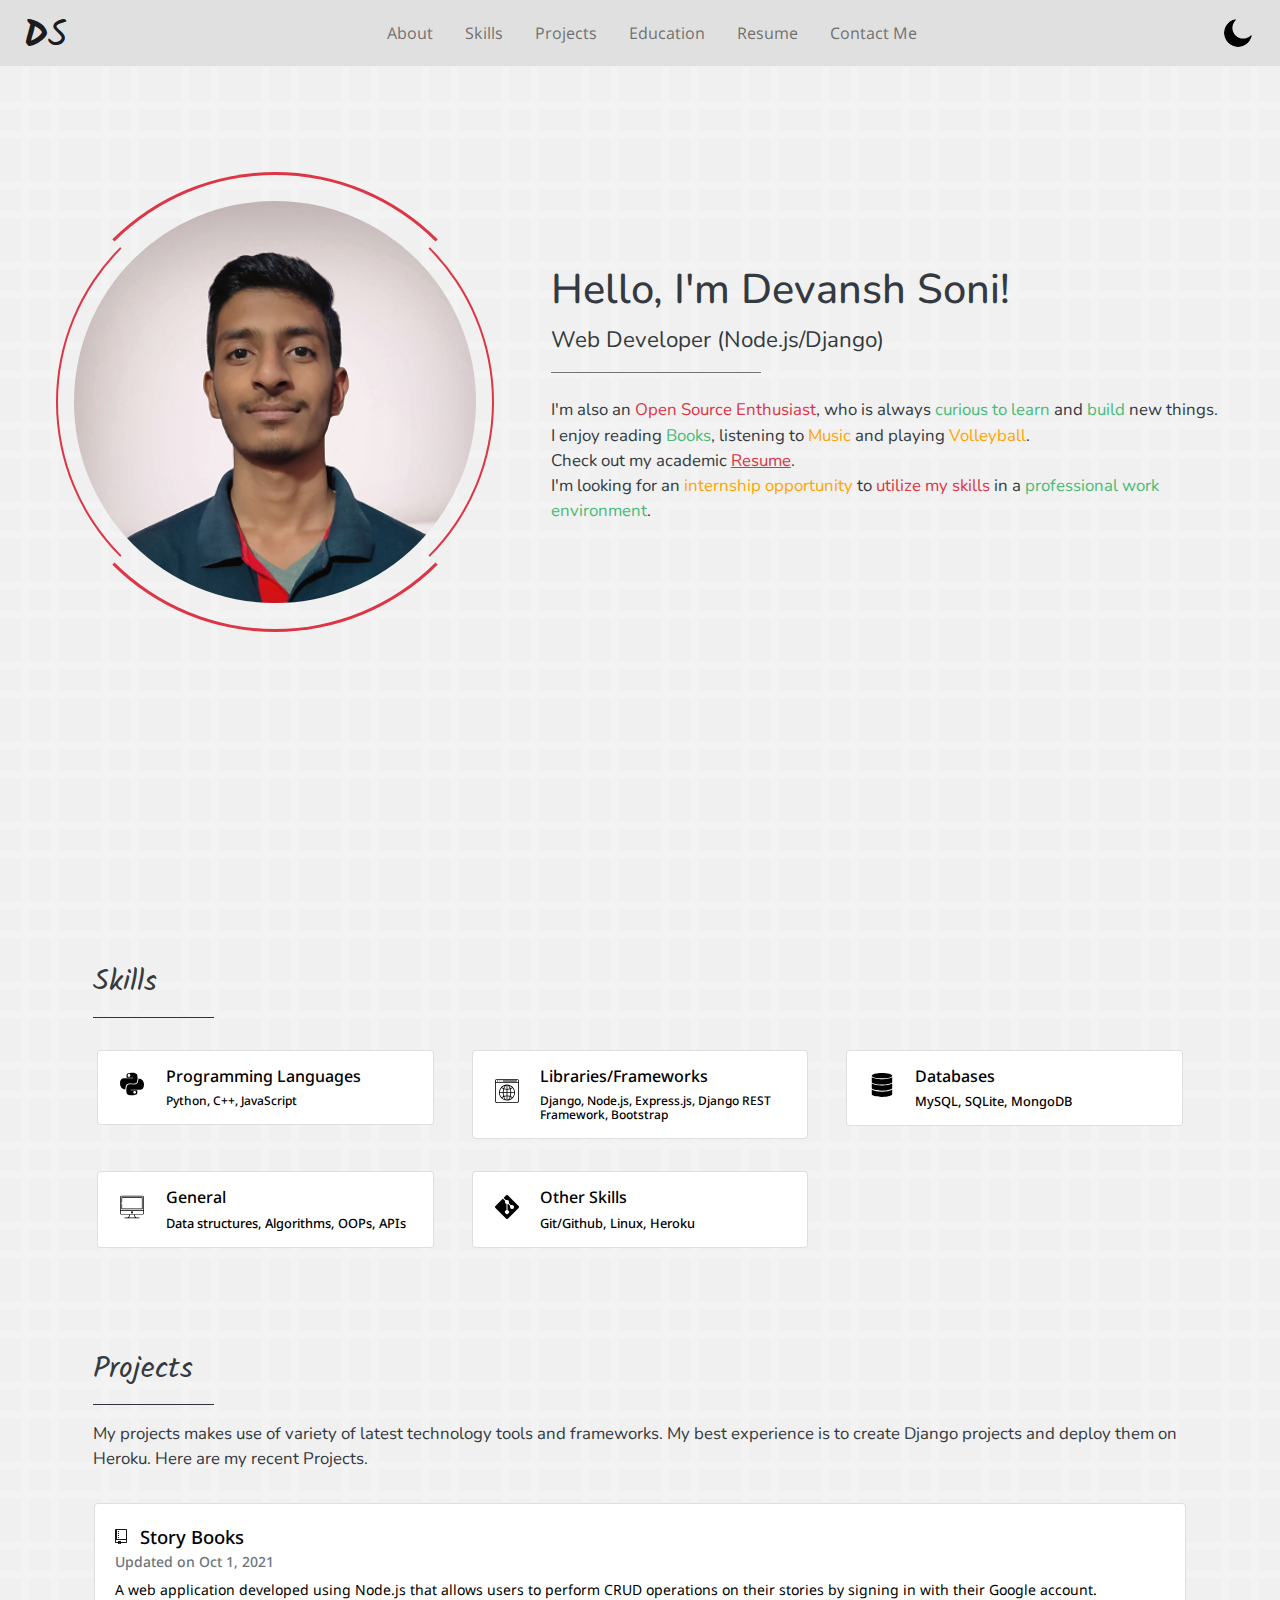
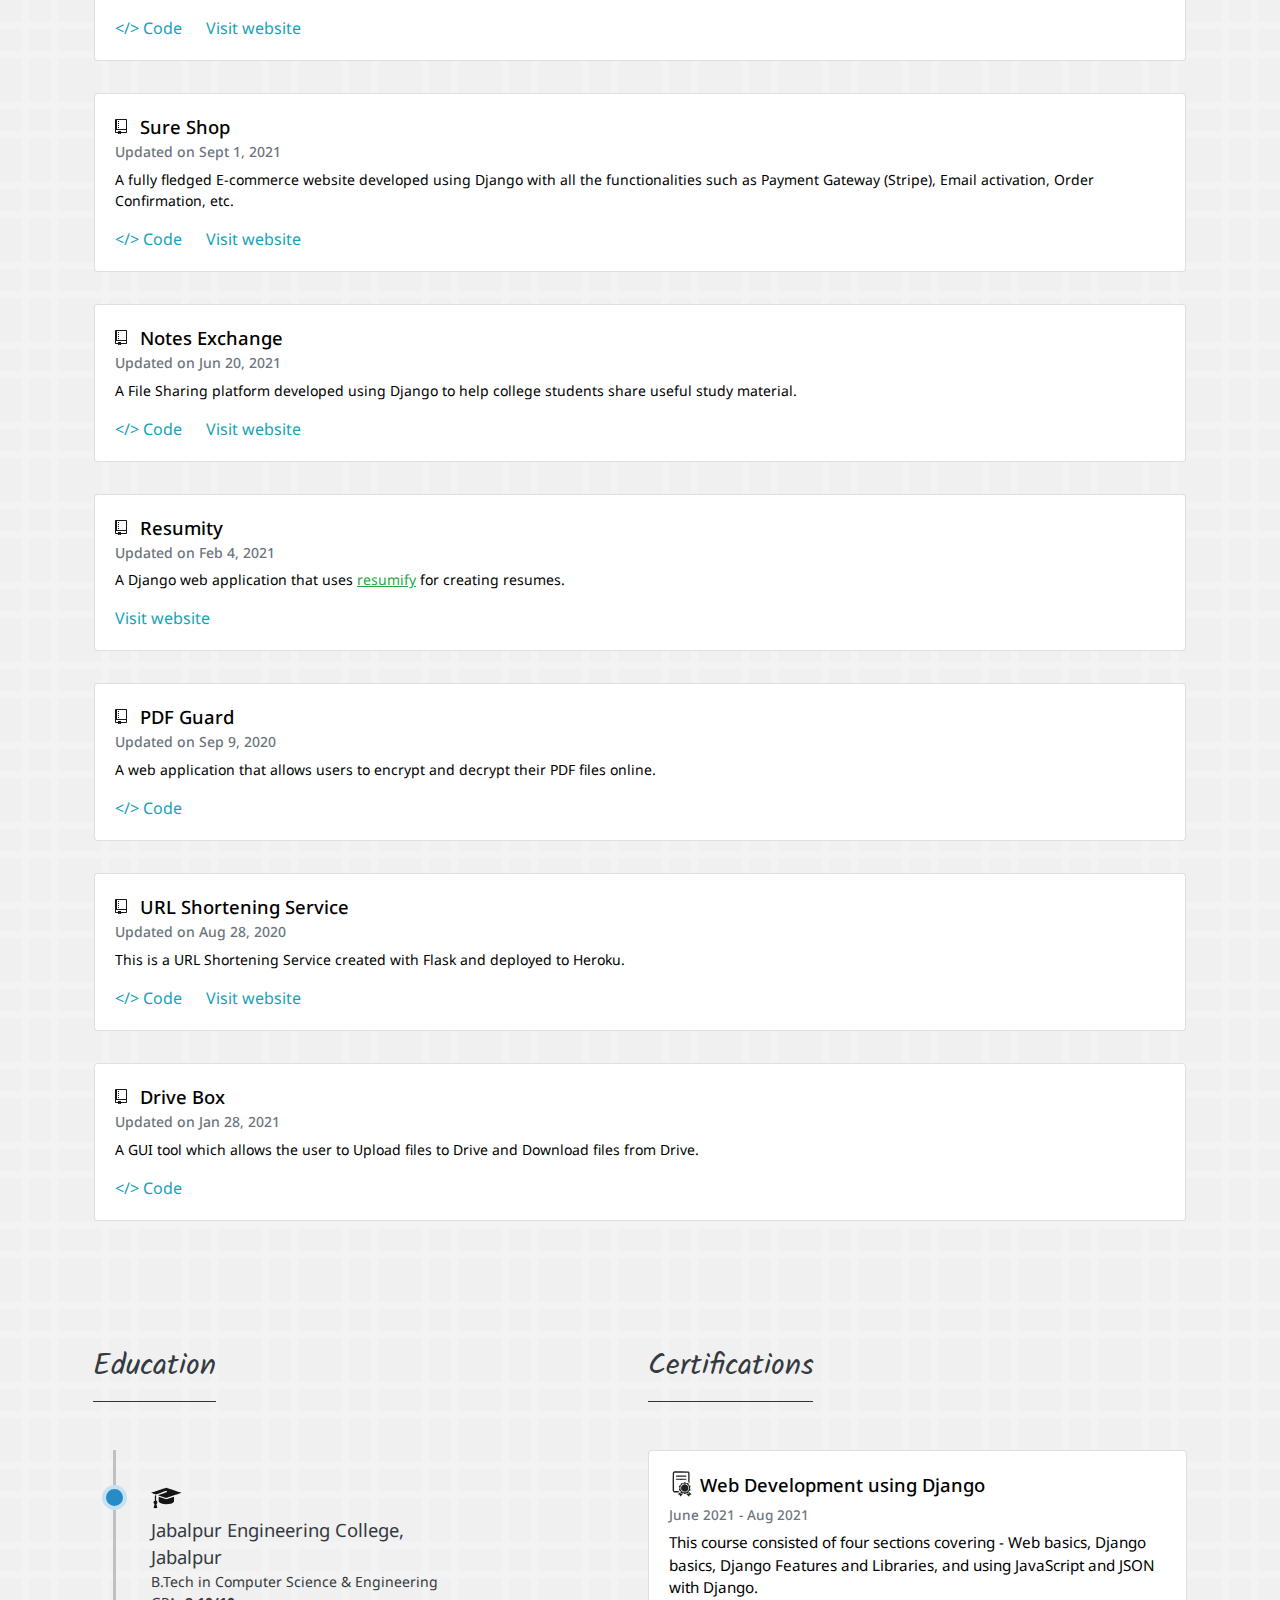
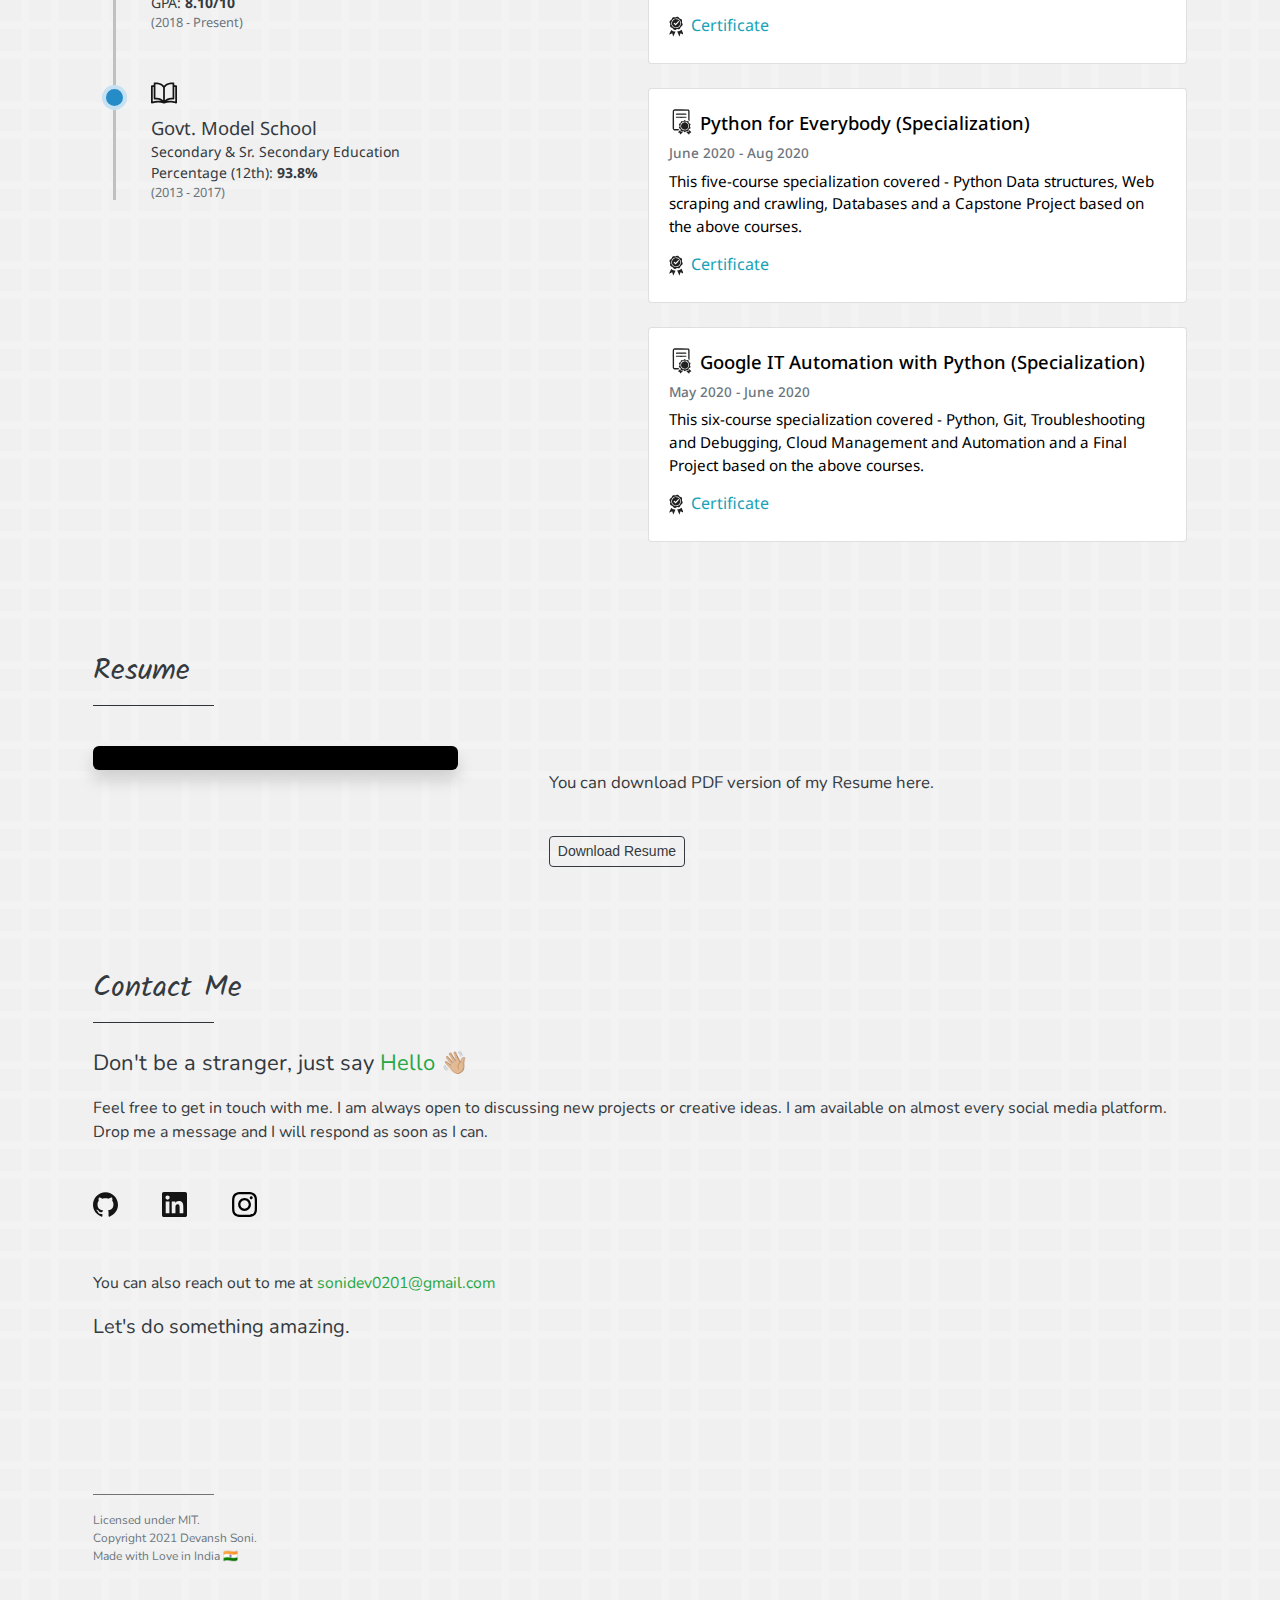
==== commit 4957ab9f: "Added project description" ====
--- a/index.html
+++ b/index.html
@@ -245,7 +245,7 @@
                                 </h5>
                                 <h6 style="font-size: 0.875em;" class="card-subtitle mb-2 text-muted">Updated on Oct 1, 2021</h6>
                                 <p class="card-text" style="font-size: 0.875em;">
-                                    A fully fledged E-commerce website developed using Django with all the functionalities such as Payment Gateway (Stripe), Email activation, Order Confirmation, etc.
+                                    A web application developed using Node.js that allows users to perform CRUD operations on their stories by signing in with their Google account.
                                 </p>
                                 <a href="https://github.com/devansh-07/StoryBooks" target="_blank" class="card-link text-info">&lt;/&gt; Code</a>
                                 <a href="https://storybooks-dev.herokuapp.com/" target="_blank" class="card-link text-info">Visit website</a>
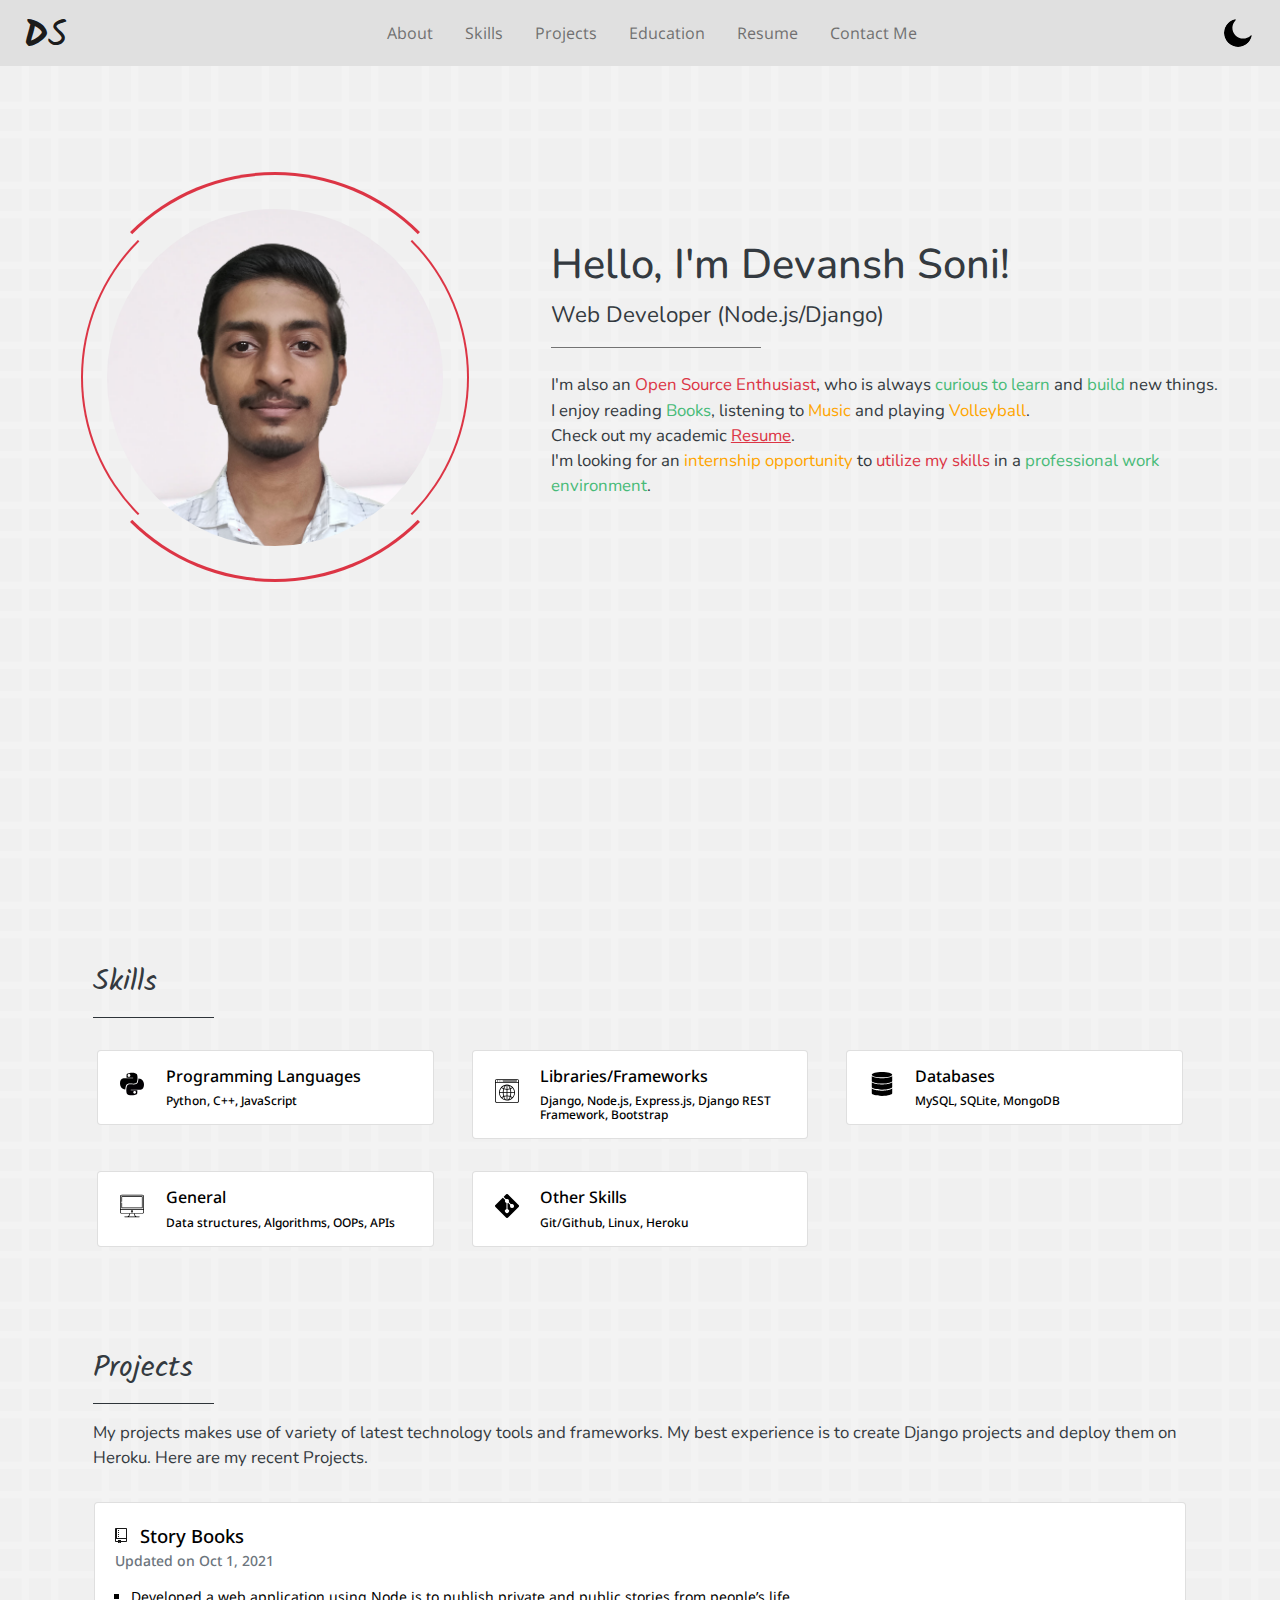
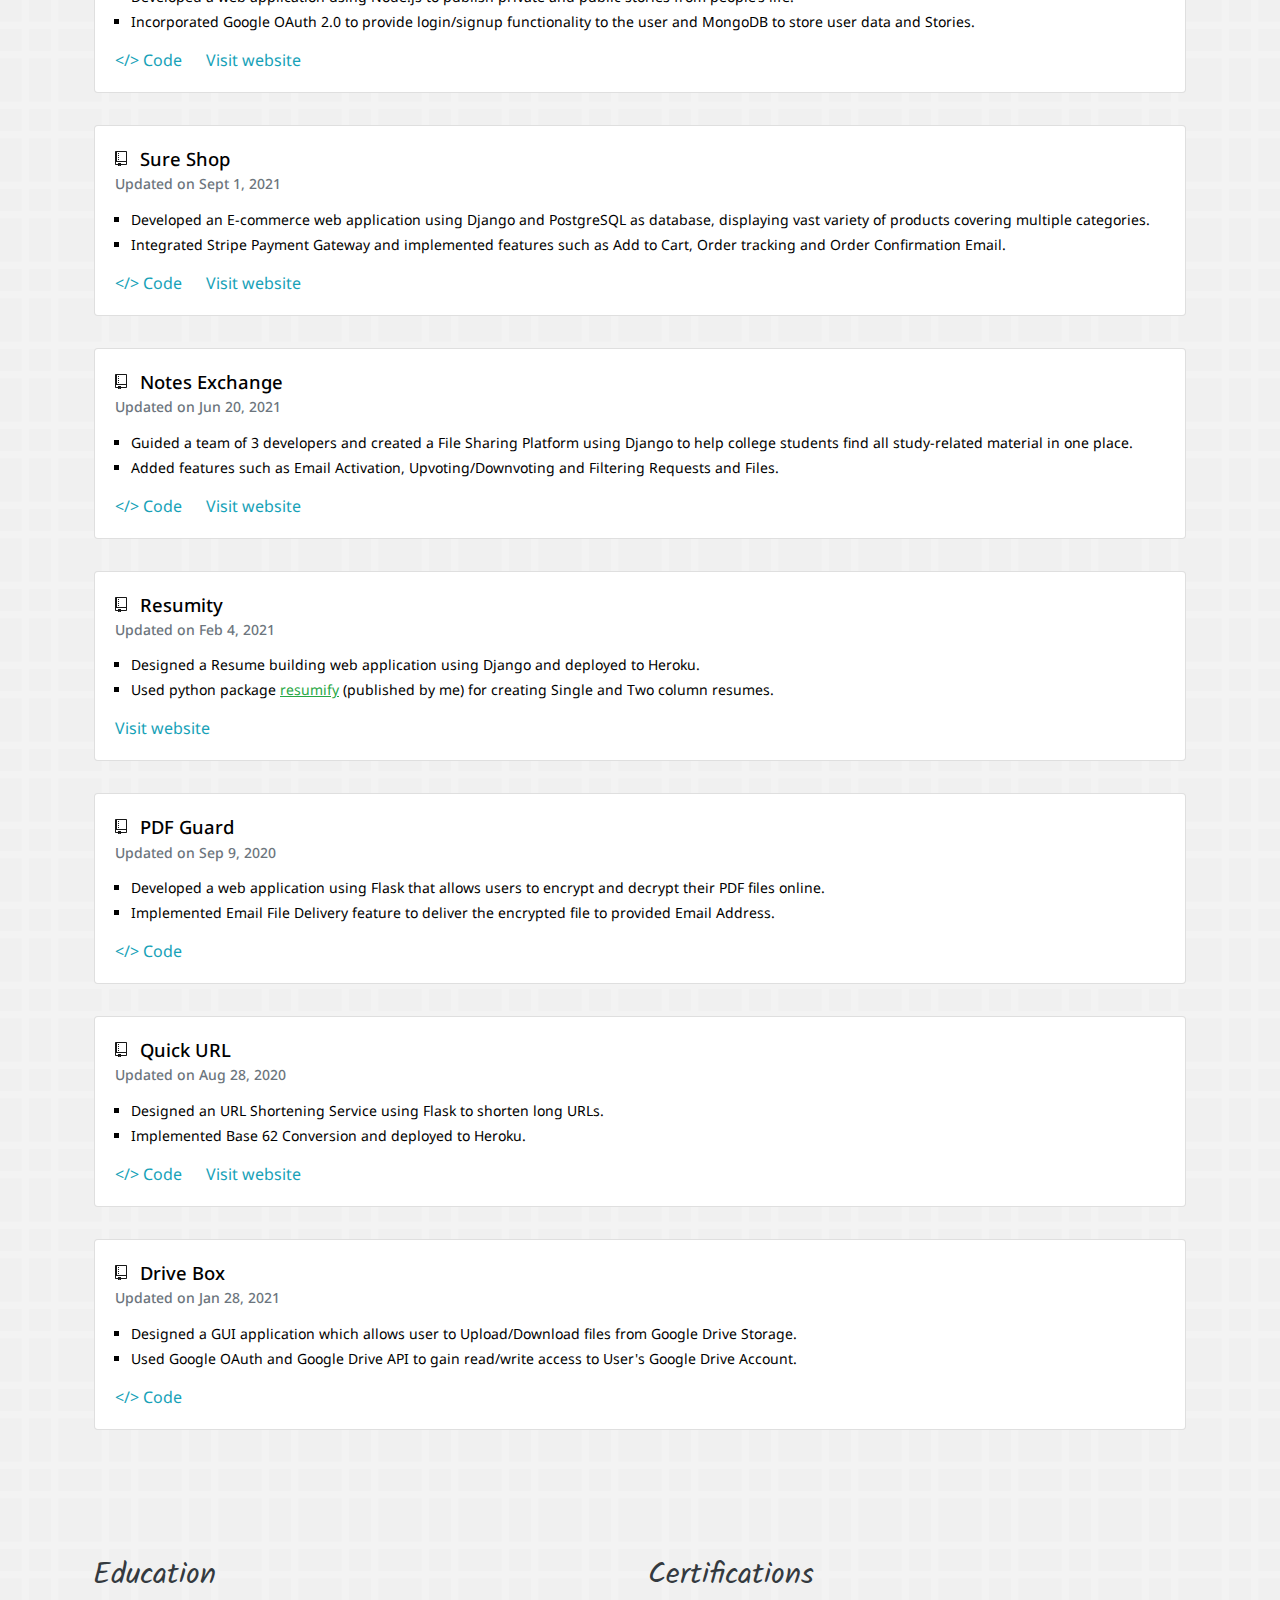
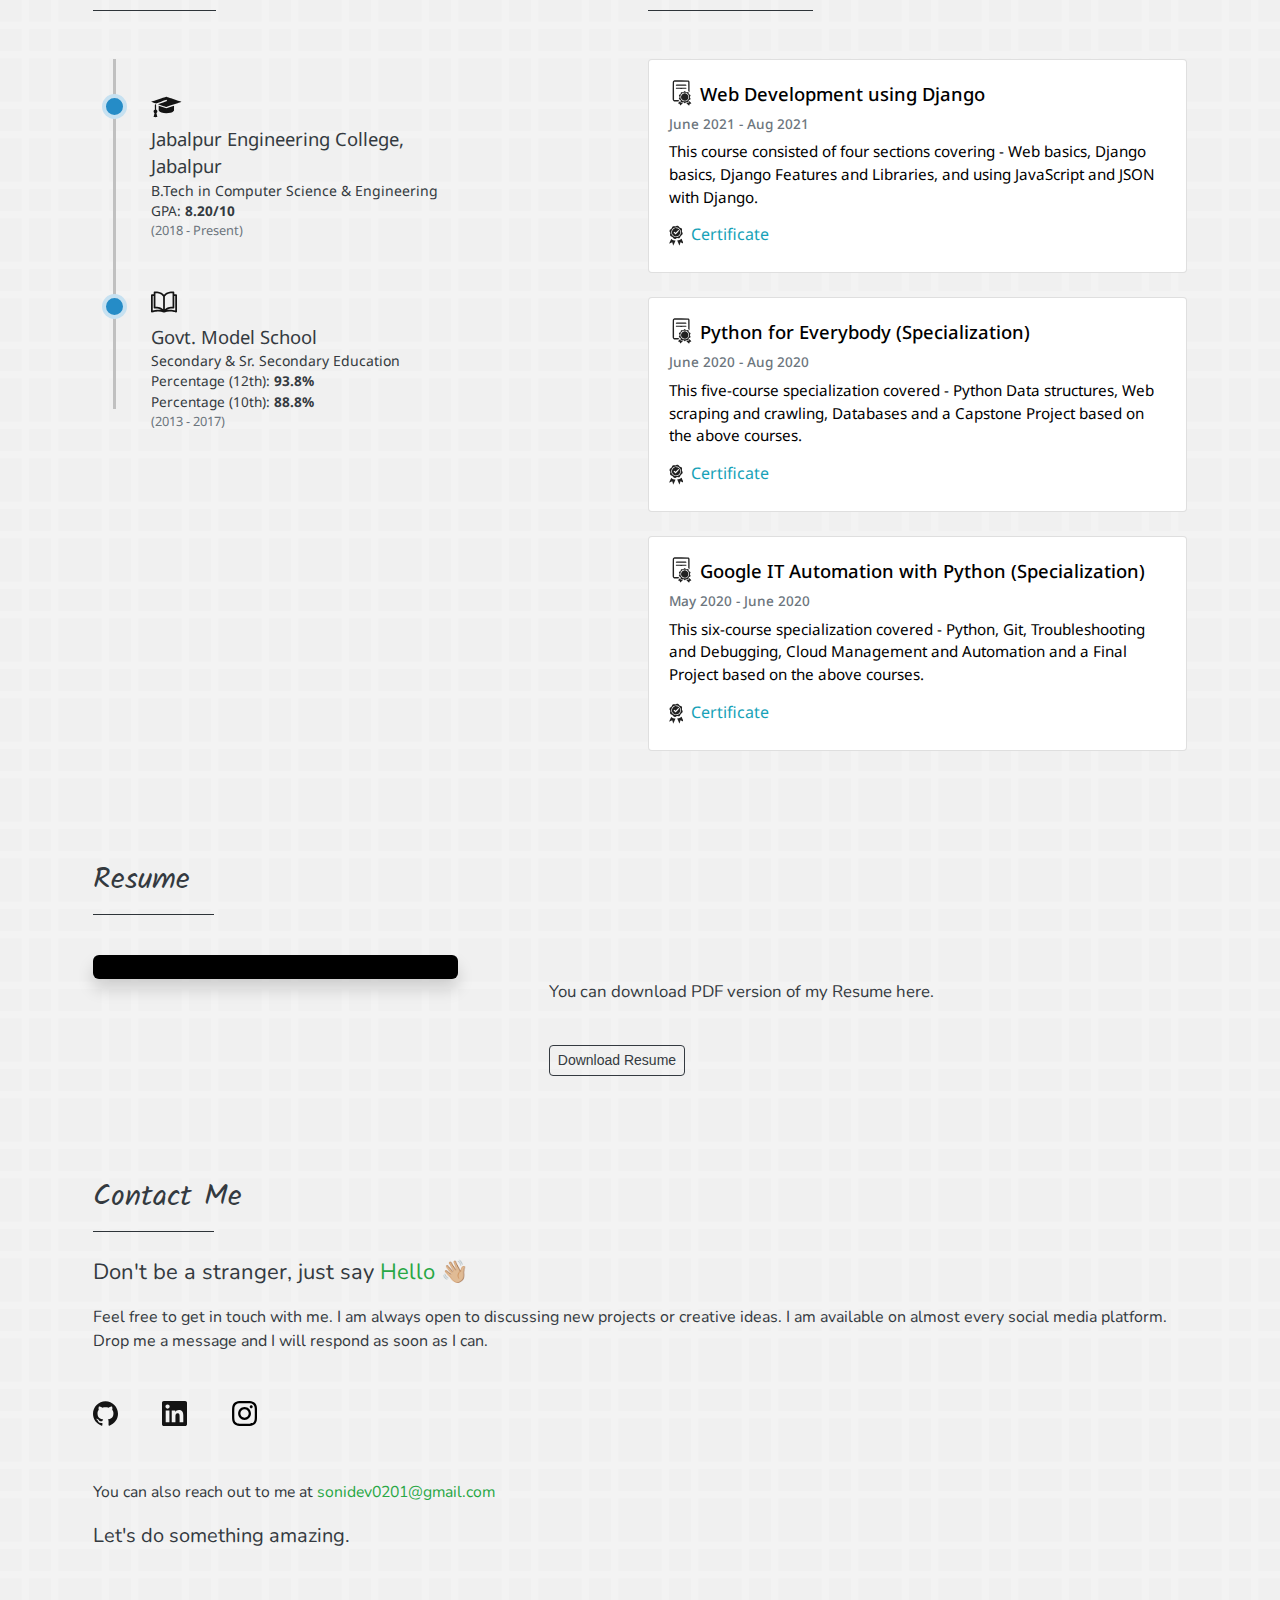
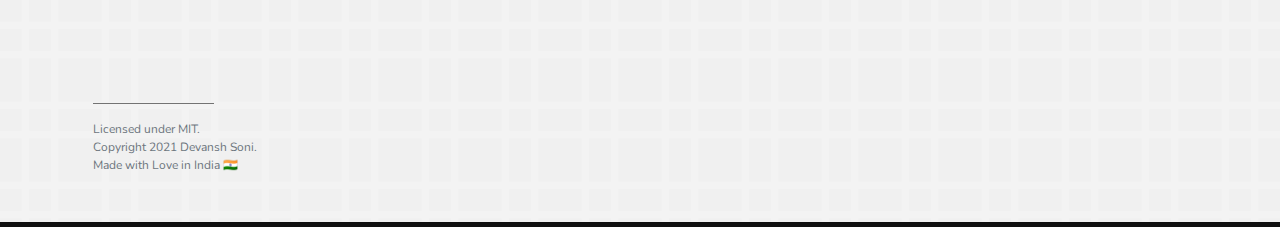
==== commit 6172cd05: "Changed project description and Profile Image" ====
--- a/index.html
+++ b/index.html
@@ -87,8 +87,8 @@
                     <div class="row mx-0">
                         <div class="col-lg-5 col-sm-12 col-md-12 my-5">
                             <div class="imgonly d-flex justify-content-center m-2">
-                                <div class="p-2 outerborder" style="width: 100%; height: 100%; min-width: 250px; min-height: 250px; max-width: 460px; max-height: 460px;">
-                                    <div class="p-3 test">
+                                <div class="p-2 outerborder" style="width: 100%; height: 100%; min-width: 250px; min-height: 250px; max-width: 410px; max-height: 410px;">
+                                    <div class="p-4 test">
                                         <img class="img" src="static/img/main.png" width="100%" height="100%">
                                     </div>
                                 </div>
@@ -179,7 +179,7 @@
                                                 <span class=""></span>
                                                 <span>Databases</span>
                                             </h5>
-                                            <h6 style="font-size: .8em;" class="card-subtitle mt-0">MySQL, SQLite, MongoDB</h6>
+                                            <h6 style="font-size: .75em;" class="card-subtitle mt-0">MySQL, SQLite, MongoDB</h6>
                                         </div>
                                     </div>
                                 </div>
@@ -198,7 +198,7 @@
                                                 <span class=""></span>
                                                 <span>General</span>
                                             </h5>
-                                            <h6 style="font-size: .8em;" class="card-subtitle mt-0">Data structures, Algorithms, OOPs, APIs</h6>
+                                            <h6 style="font-size: .75em;" class="card-subtitle mt-0">Data structures, Algorithms, OOPs, APIs</h6>
                                         </div>
                                     </div>
                                 </div>
@@ -217,7 +217,7 @@
                                                 <span class=""></span>
                                                 <span>Other Skills</span>
                                             </h5>
-                                            <h6 style="font-size: .8em;" class="card-subtitle mt-0">Git/Github, Linux, Heroku</h6>
+                                            <h6 style="font-size: .75em;" class="card-subtitle mt-0">Git/Github, Linux, Heroku</h6>
                                         </div>
                                     </div>
                                 </div>
@@ -244,8 +244,15 @@
                                     <span>Story Books</span>
                                 </h5>
                                 <h6 style="font-size: 0.875em;" class="card-subtitle mb-2 text-muted">Updated on Oct 1, 2021</h6>
-                                <p class="card-text" style="font-size: 0.875em;">
-                                    A web application developed using Node.js that allows users to perform CRUD operations on their stories by signing in with their Google account.
+                                <p class="card-text my-3">
+                                    <ul class="square-pt pl-3" style="font-size: 0.875em;">
+                                        <li class="my-1">
+                                            Developed a web application using Node.js to publish private and public stories from people’s life.
+                                        </li>
+                                        <li class="my-1">
+                                            Incorporated Google OAuth 2.0 to provide login/signup functionality to the user and MongoDB to store user data and Stories.
+                                        </li>
+                                    </ul>
                                 </p>
                                 <a href="https://github.com/devansh-07/StoryBooks" target="_blank" class="card-link text-info">&lt;/&gt; Code</a>
                                 <a href="https://storybooks-dev.herokuapp.com/" target="_blank" class="card-link text-info">Visit website</a>
@@ -261,8 +268,15 @@
                                     <span>Sure Shop</span>
                                 </h5>
                                 <h6 style="font-size: 0.875em;" class="card-subtitle mb-2 text-muted">Updated on Sept 1, 2021</h6>
-                                <p class="card-text" style="font-size: 0.875em;">
-                                    A fully fledged E-commerce website developed using Django with all the functionalities such as Payment Gateway (Stripe), Email activation, Order Confirmation, etc.
+                                <p class="card-text my-3">
+                                    <ul class="square-pt pl-3" style="font-size: 0.875em;">
+                                        <li class="my-1">
+                                            Developed an E-commerce web application using Django and PostgreSQL as database, displaying vast variety of products covering multiple categories.
+                                        </li>
+                                        <li class="my-1">
+                                            Integrated Stripe Payment Gateway and implemented features such as Add to Cart, Order tracking and Order Confirmation Email.
+                                        </li>
+                                    </ul>
                                 </p>
                                 <a href="https://github.com/devansh-07/Sure-Shop" target="_blank" class="card-link text-info">&lt;/&gt; Code</a>
                                 <a href="https://sure-shop.herokuapp.com/" target="_blank" class="card-link text-info">Visit website</a>
@@ -278,8 +292,15 @@
                                     <span>Notes Exchange</span>
                                 </h5>
                                 <h6 style="font-size: 0.875em;" class="card-subtitle mb-2 text-muted">Updated on Jun 20, 2021</h6>
-                                <p class="card-text" style="font-size: 0.875em;">
-                                	A File Sharing platform developed using Django to help college students share useful study material.
+                                <p class="card-text my-3">
+                                    <ul class="square-pt pl-3" style="font-size: 0.875em;">
+                                        <li class="my-1">
+                                            Guided a team of 3 developers and created a File Sharing Platform using Django to help college students find all study-related material in one place.
+                                        </li>
+                                        <li class="my-1">
+                                            Added features such as Email Activation, Upvoting/Downvoting and Filtering Requests and Files.
+                                        </li>
+                                    </ul>
                                 </p>
                                 <a href="https://github.com/devansh-07/Notes-Exchange" target="_blank" class="card-link text-info">&lt;/&gt; Code</a>
                                 <a href="https://notesexchange.herokuapp.com/" target="_blank" class="card-link text-info">Visit website</a>
@@ -295,7 +316,16 @@
                                     <span>Resumity</span>
                                 </h5>
                                 <h6 style="font-size: 0.875em;" class="card-subtitle mb-2 text-muted">Updated on Feb 4, 2021</h6>
-                                <p class="card-text" style="font-size: 0.875em;">A Django web application that uses <a class="text-success" style="text-decoration: none;" href="https://pypi.org/project/resumify/"><u>resumify</u></a> for creating resumes.</p>
+                                <p class="card-text my-3">
+                                    <ul class="square-pt pl-3" style="font-size: 0.875em;">
+                                        <li class="my-1">
+                                            Designed a Resume building web application using Django and deployed to Heroku.
+                                        </li>
+                                        <li class="my-1">
+                                            Used python package <a class="text-success" style="text-decoration: none;" href="https://pypi.org/project/resumify/"><u>resumify</u></a> (published by me) for creating Single and Two column resumes.
+                                        </li>
+                                    </ul>
+                                </p>
                                 <a href="https://resumity.herokuapp.com/" target="_blank" class="card-link text-info">Visit website</a>
                             </div>
                         </div>
@@ -309,7 +339,16 @@
                                     <span>PDF Guard</span>
                                 </h5>
                                 <h6 style="font-size: 0.875em;" class="card-subtitle mb-2 text-muted">Updated on Sep 9, 2020</h6>
-                                <p class="card-text" style="font-size: 0.875em;">A web application that allows users to encrypt and decrypt their PDF files online.</p>
+                                <p class="card-text my-3">
+                                    <ul class="square-pt pl-3" style="font-size: 0.875em;">
+                                        <li class="my-1">
+                                            Developed a web application using Flask that allows users to encrypt and decrypt their PDF files online.
+                                        </li>
+                                        <li class="my-1">
+                                            Implemented Email File Delivery feature to deliver the encrypted file to provided Email Address.
+                                        </li>
+                                    </ul>
+                                </p>
                                 <a href="https://github.com/devansh-07/PDF-Guard" target="_blank" class="card-link text-info">&lt;/&gt; Code</a>
                             </div>
                         </div>
@@ -320,12 +359,21 @@
                             <div class="card-body" style="max-height: 320px;">
                                 <h5 class="card-title" style="font-size: 1.15em;">
                                     <span class="repos repo-dark"></span>
-                                    <span>URL Shortening Service</span>
+                                    <span>Quick URL</span>
                                 </h5>
                                 <h6 style="font-size: 0.875em;" class="card-subtitle mb-2 text-muted">Updated on Aug 28, 2020</h6>
-                                <p class="card-text" style="font-size: 0.875em;">This is a URL Shortening Service created with Flask and deployed to Heroku.</p>
-                                <a href="https://github.com/devansh-07/URL-Shortening-Service" target="_blank" class="card-link text-info">&lt;/&gt; Code</a>
-                                <a href="https://urlmap.herokuapp.com/" target="_blank" class="card-link text-info">Visit website</a>
+                                <p class="card-text my-3">
+                                    <ul class="square-pt pl-3" style="font-size: 0.875em;">
+                                        <li class="my-1">
+                                            Designed an URL Shortening Service using Flask to shorten long URLs.
+                                        </li>
+                                        <li class="my-1">
+                                            Implemented Base 62 Conversion and deployed to Heroku.
+                                        </li>
+                                    </ul>
+                                </p>
+                                <a href="https://github.com/devansh-07/Quick-URL" target="_blank" class="card-link text-info">&lt;/&gt; Code</a>
+                                <a href="https://quickurl-dev.herokuapp.com/" target="_blank" class="card-link text-info">Visit website</a>
                             </div>
                         </div>
                     </div>
@@ -338,7 +386,16 @@
                                     <span>Drive Box</span>
                                 </h5>
                                 <h6 style="font-size: 0.875em;" class="card-subtitle mb-2 text-muted">Updated on Jan 28, 2021</h6>
-                                <p class="card-text" style="font-size: 0.875em;">A GUI tool which allows the user to Upload files to Drive and Download files from Drive.</p>
+                                <p class="card-text my-3">
+                                    <ul class="square-pt pl-3" style="font-size: 0.875em;">
+                                        <li class="my-1">
+                                            Designed a GUI application which allows user to Upload/Download files from Google Drive Storage.
+                                        </li>
+                                        <li class="my-1">
+                                            Used Google OAuth and Google Drive API to gain read/write access to User's Google Drive Account.
+                                        </li>
+                                    </ul>
+                                </p>
                                 <a href="https://github.com/devansh-07/Drive-Box" target="_blank" class="card-link text-info">&lt;/&gt; Code</a>
                             </div>
                         </div>
@@ -365,7 +422,7 @@
                                         <div class="clg grad-dark"></div>
                                         <div class="item-title" style="font-size: 1.15em; max-width: 300px;">Jabalpur Engineering College, Jabalpur</div>
                                         <div class="item-detail" style="font-size: 0.875em;">B.Tech in Computer Science & Engineering</div>
-                                        <div class="item-detail" style="font-size: 0.875em;">GPA: <strong>8.10/10</strong></div>
+                                        <div class="item-detail" style="font-size: 0.85em;">GPA: <strong>8.20/10</strong></div>
                                         <div class="text-muted" style="font-size: .8em;">
                                         (2018 - Present)
                                         </div>
@@ -375,7 +432,8 @@
                                         <div class="schls schl-dark"></div>
                                         <div class="item-title" style="font-size: 1.15em;">Govt. Model School</div>
                                         <div class="item-detail" style="font-size: 0.875em;">Secondary & Sr. Secondary Education</div>
-                                        <div class="item-detail" style="font-size: 0.875em;">Percentage (12th): <strong>93.8%</strong></div>
+                                        <div class="item-detail" style="font-size: 0.85em;">Percentage (12th): <strong>93.8%</strong></div>
+                                        <div class="item-detail" style="font-size: 0.85em;">Percentage (10th): <strong>88.8%</strong></div>
                                         <div class="text-muted" style="font-size: .8em;">
                                         (2013 - 2017)
                                         </div>
@@ -457,7 +515,7 @@
 	                	<div class="col-lg-4 col-sm-12 col-md-6 mt-4 mb-0 mx-0 px-0">
 	                		<div class="card resume-div" style="border: 0; box-shadow:0 10px 16px 0 rgba(0, 0, 0, 0.15);">
 		                		<a class="resume" target="_blank" href="https://drive.google.com/file/d/1qMS9PiLX_XpAaKqzr2hhA0jCZNDAe3Z6/view">
-		                			<img class="resume-png" loading="lazy" src="static/img/resume-img.png" width="100%">
+		                			<img class="resume-png" loading="lazy" src="static/img/resume-img.jpg" width="100%">
 		                			<span class="link"></span>
 		                		</a>
 		                	</div>
--- a/static/style.css
+++ b/static/style.css
@@ -1,5 +1,9 @@
 html {
   scroll-behavior: smooth !important;
+}
+
+.square-pt {
+    list-style-type: square !important;
 }
 
 body {
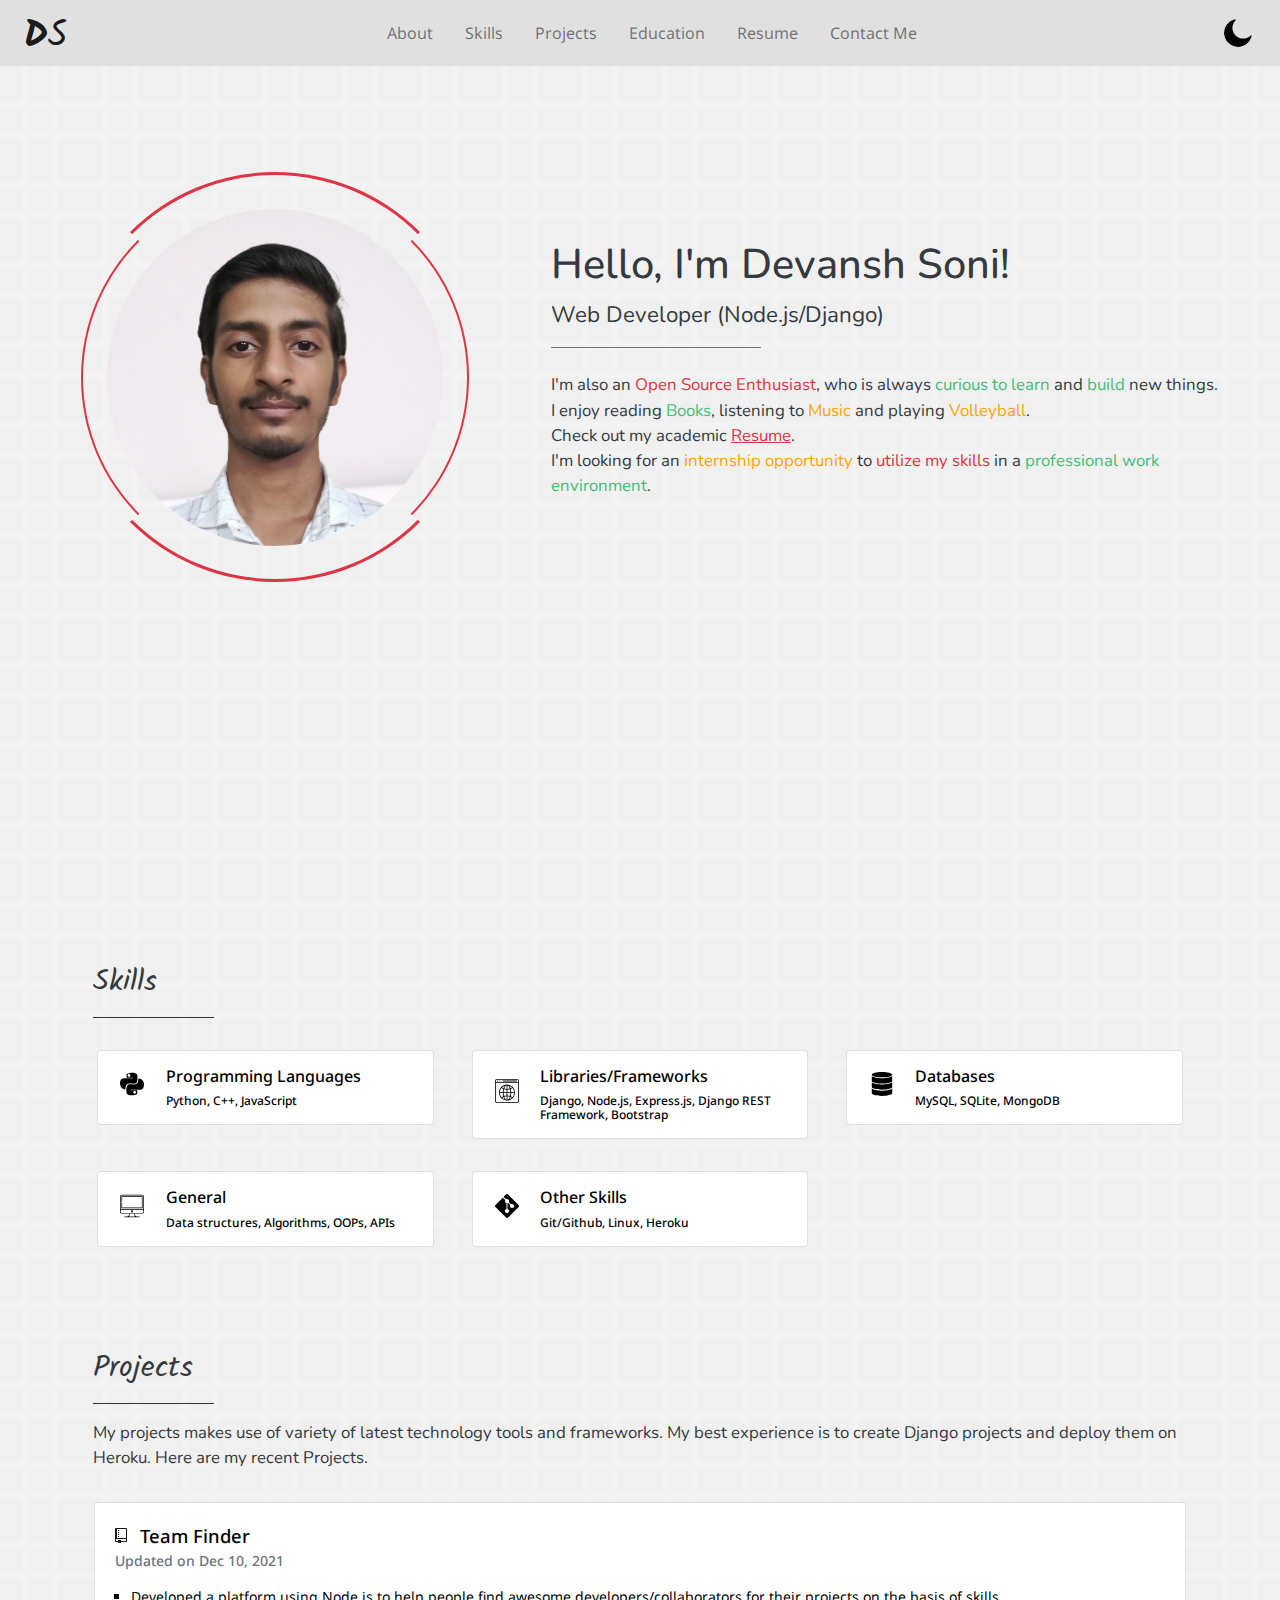
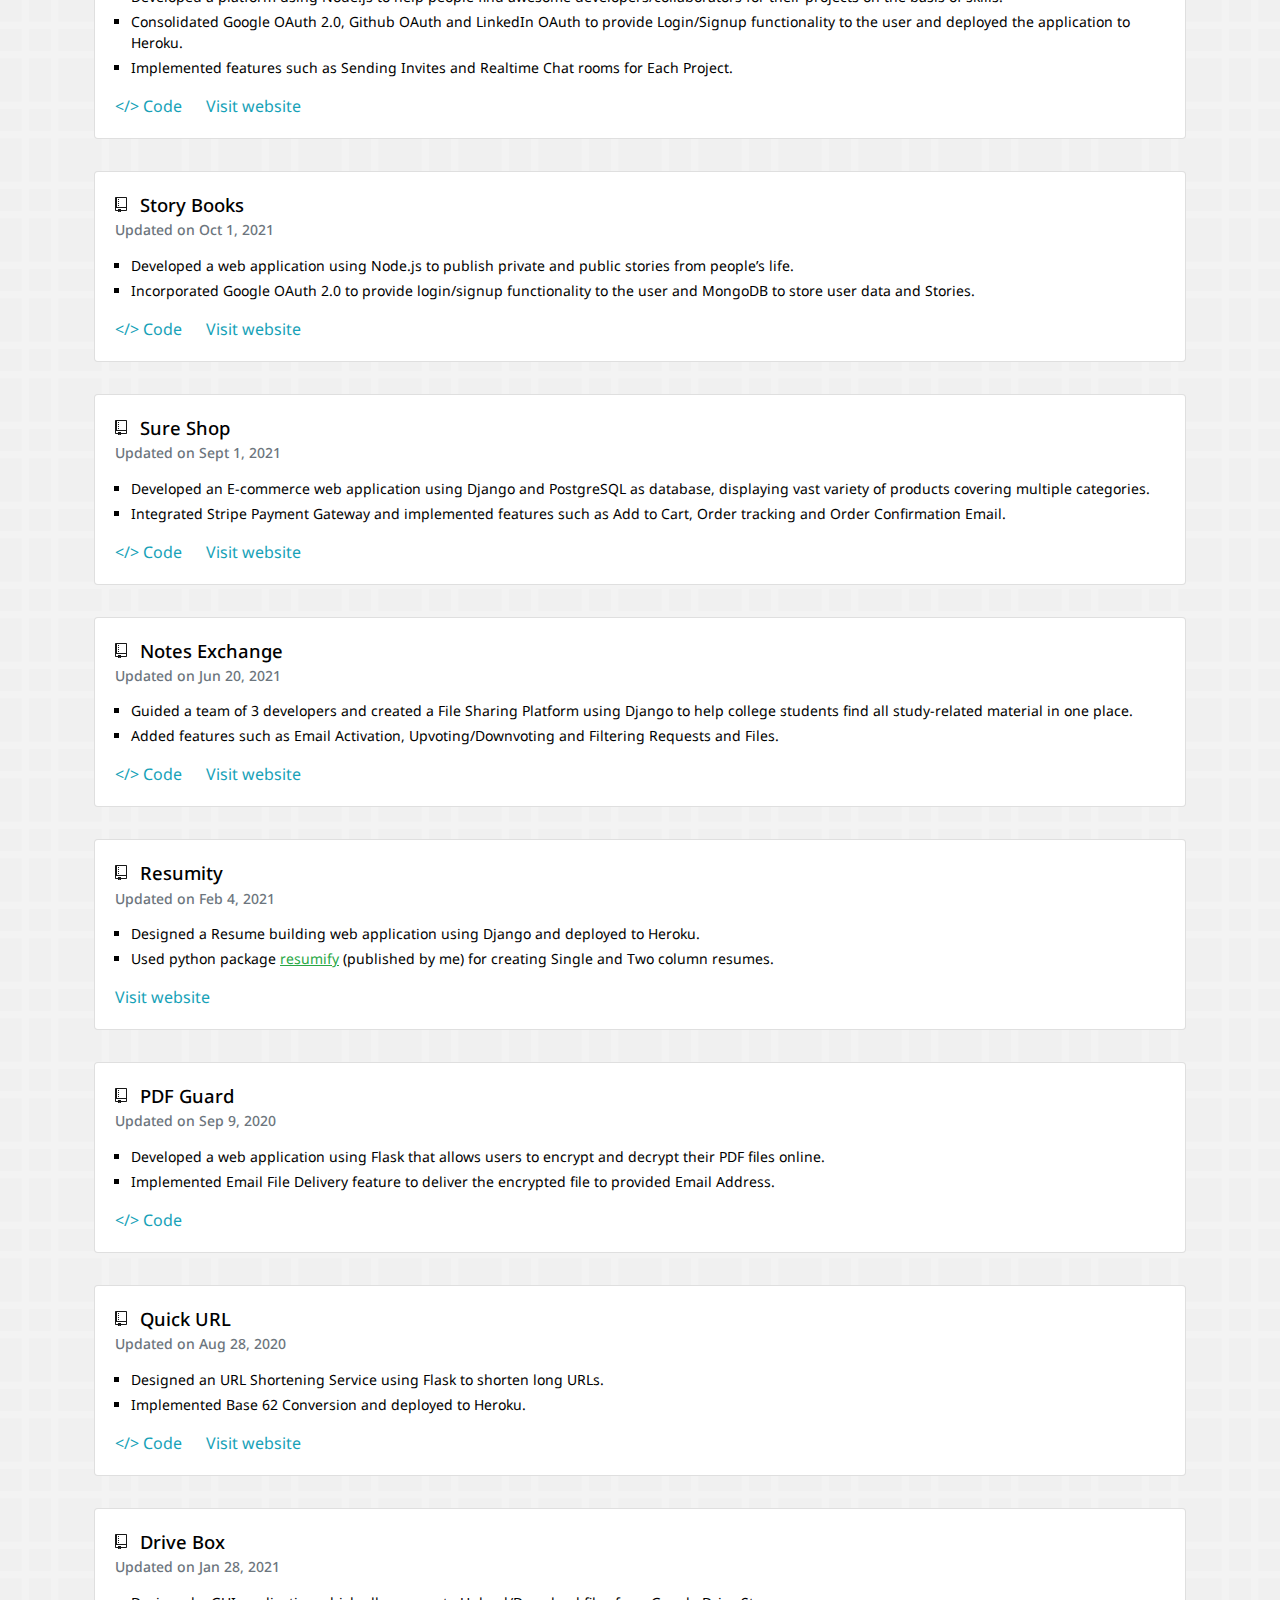
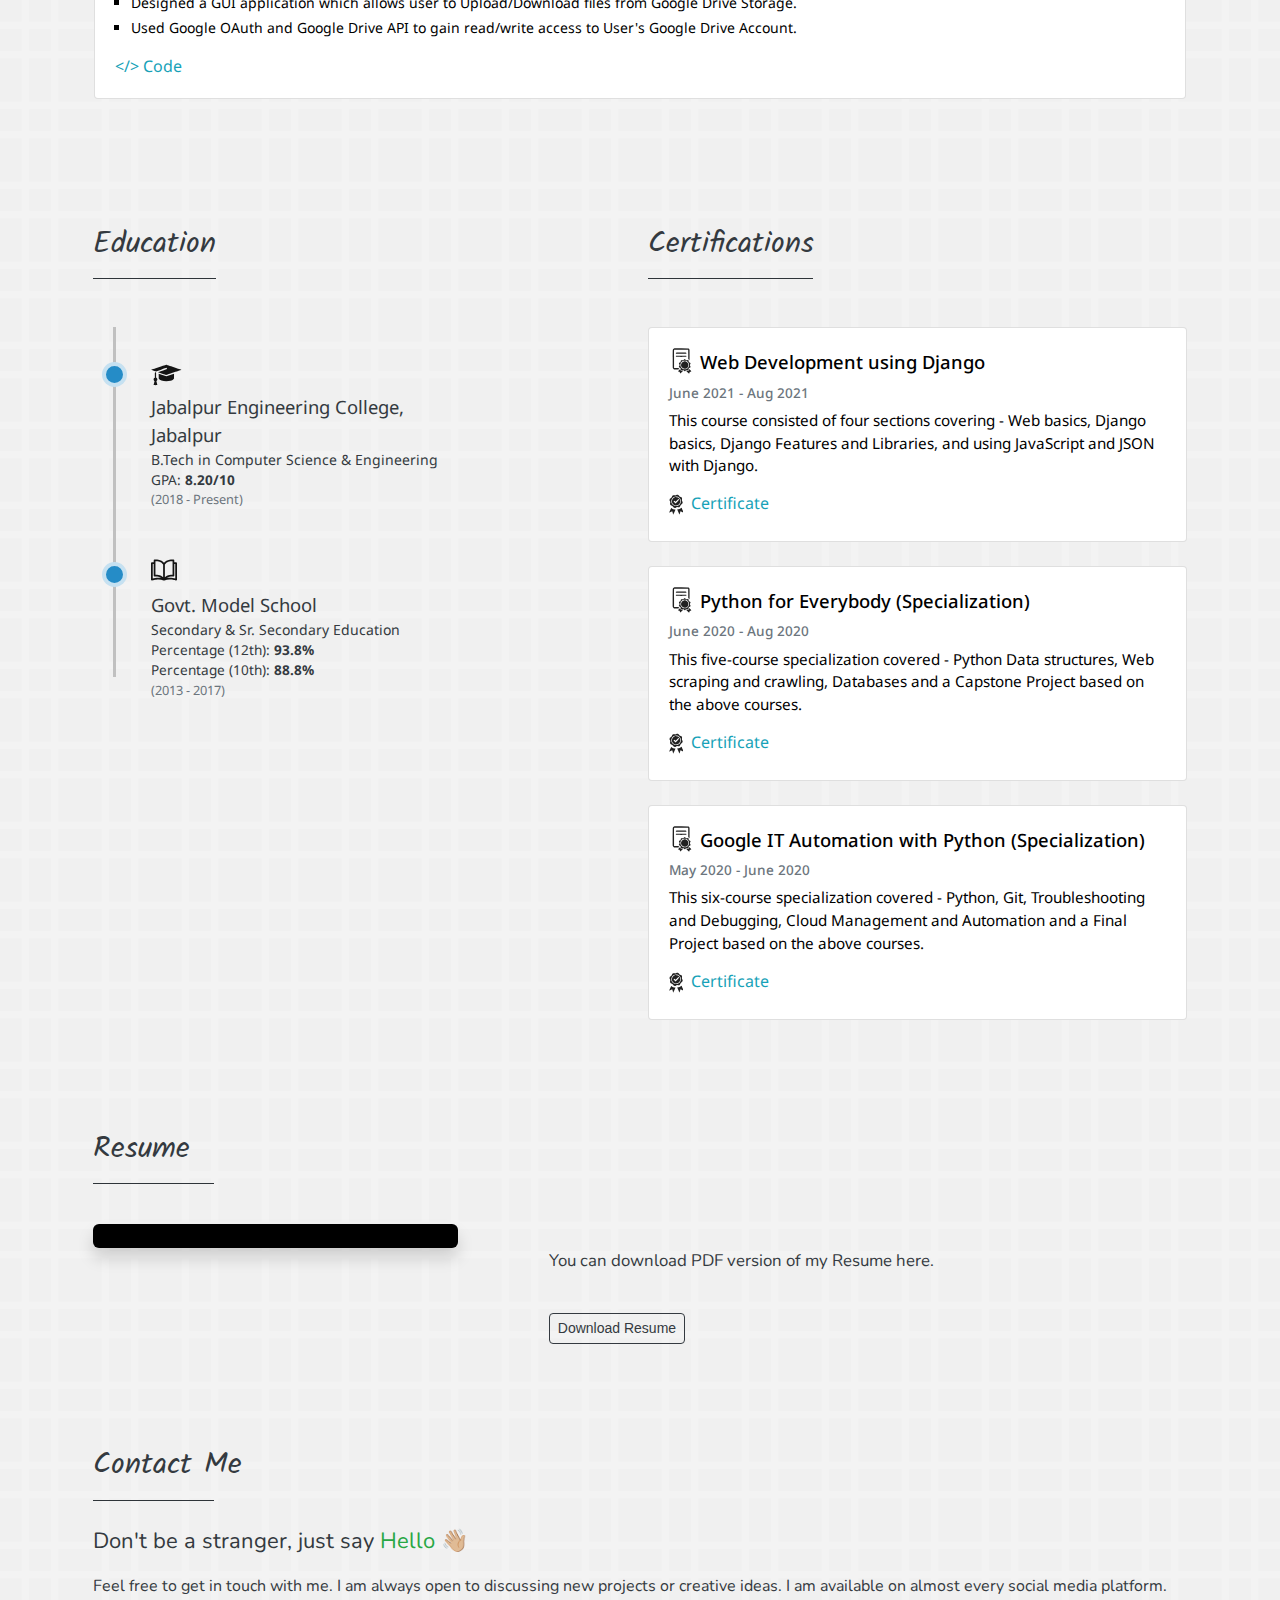
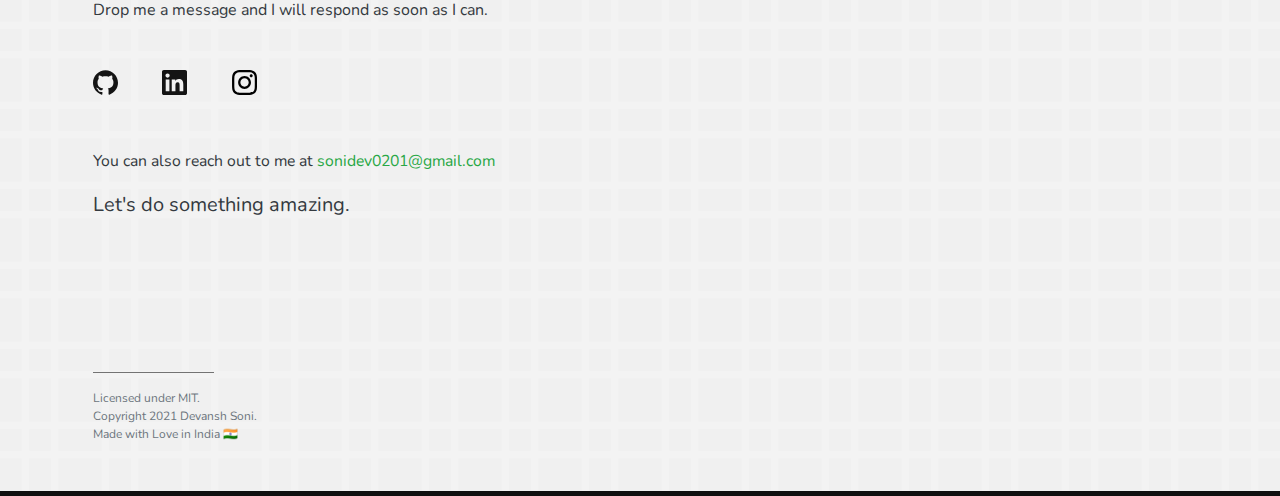
==== commit dafa158b: "Added new project" ====
--- a/index.html
+++ b/index.html
@@ -241,6 +241,33 @@
                             <div class="card-body" style="max-height: 320px;">
                                 <h5 class="card-title" style="font-size: 1.15em;">
                                     <span class="repos repo-dark"></span>
+                                    <span>Team Finder</span>
+                                </h5>
+                                <h6 style="font-size: 0.875em;" class="card-subtitle mb-2 text-muted">Updated on Dec 10, 2021</h6>
+                                <p class="card-text my-3">
+                                    <ul class="square-pt pl-3" style="font-size: 0.875em;">
+                                        <li class="my-1">
+                                            Developed a platform using Node.js to help people find awesome developers/collaborators for their projects on the basis of skills.
+                                        </li>
+                                        <li class="my-1">
+                                            Consolidated Google OAuth 2.0, Github OAuth and LinkedIn OAuth to provide Login/Signup functionality to the user and deployed the application to Heroku.
+                                        </li>
+                                        <li class="my-1">
+                                            Implemented features such as Sending Invites and Realtime Chat rooms for Each Project.
+                                        </li>
+                                    </ul>
+                                </p>
+                                <a href="https://github.com/devansh-07/Team-Finder" target="_blank" class="card-link text-info">&lt;/&gt; Code</a>
+                                <a href="https://teamfinder07.herokuapp.com/" target="_blank" class="card-link text-info">Visit website</a>
+                            </div>
+                        </div>
+                    </div>
+
+                    <div class="row" style="font-family: 'Noto Sans', sans-serif;">
+                        <div class="card custom-card-light light-card mx-3 my-lg-3 my-2" style="width: 100%;">
+                            <div class="card-body" style="max-height: 320px;">
+                                <h5 class="card-title" style="font-size: 1.15em;">
+                                    <span class="repos repo-dark"></span>
                                     <span>Story Books</span>
                                 </h5>
                                 <h6 style="font-size: 0.875em;" class="card-subtitle mb-2 text-muted">Updated on Oct 1, 2021</h6>
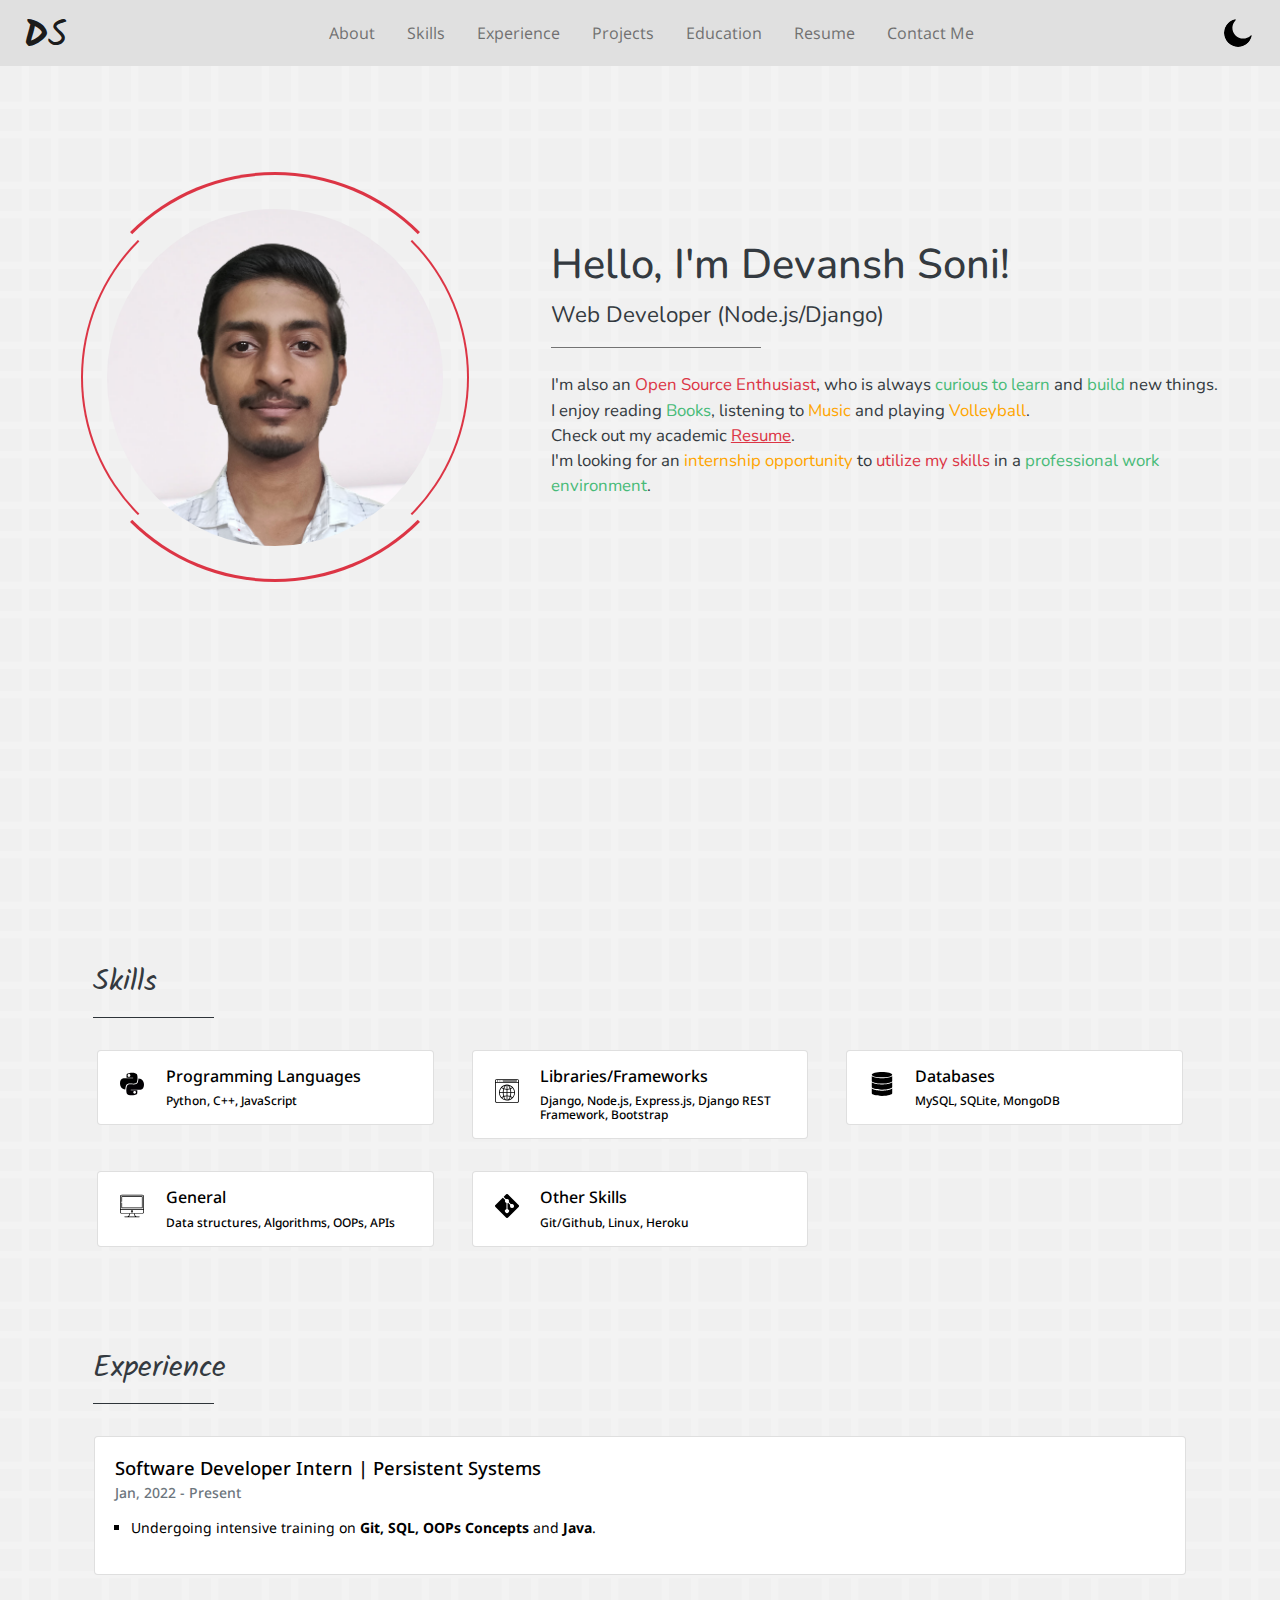
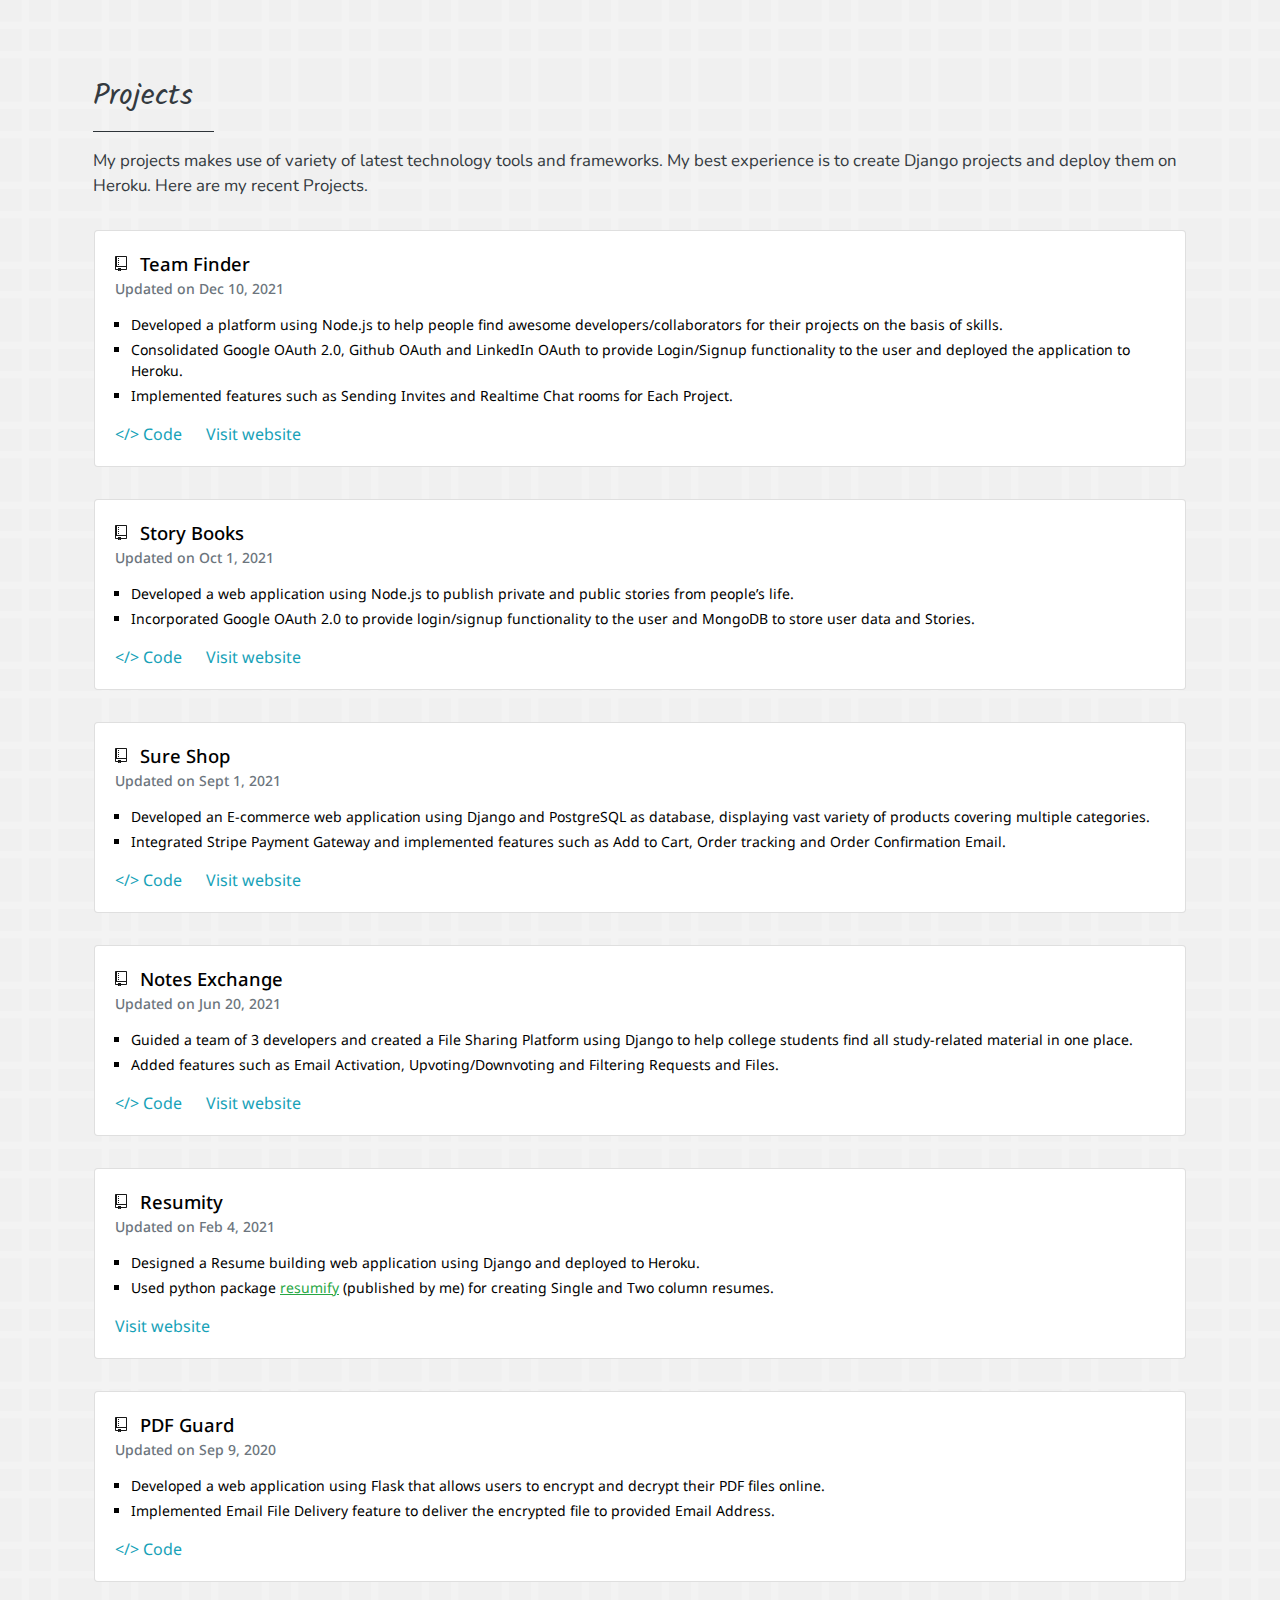
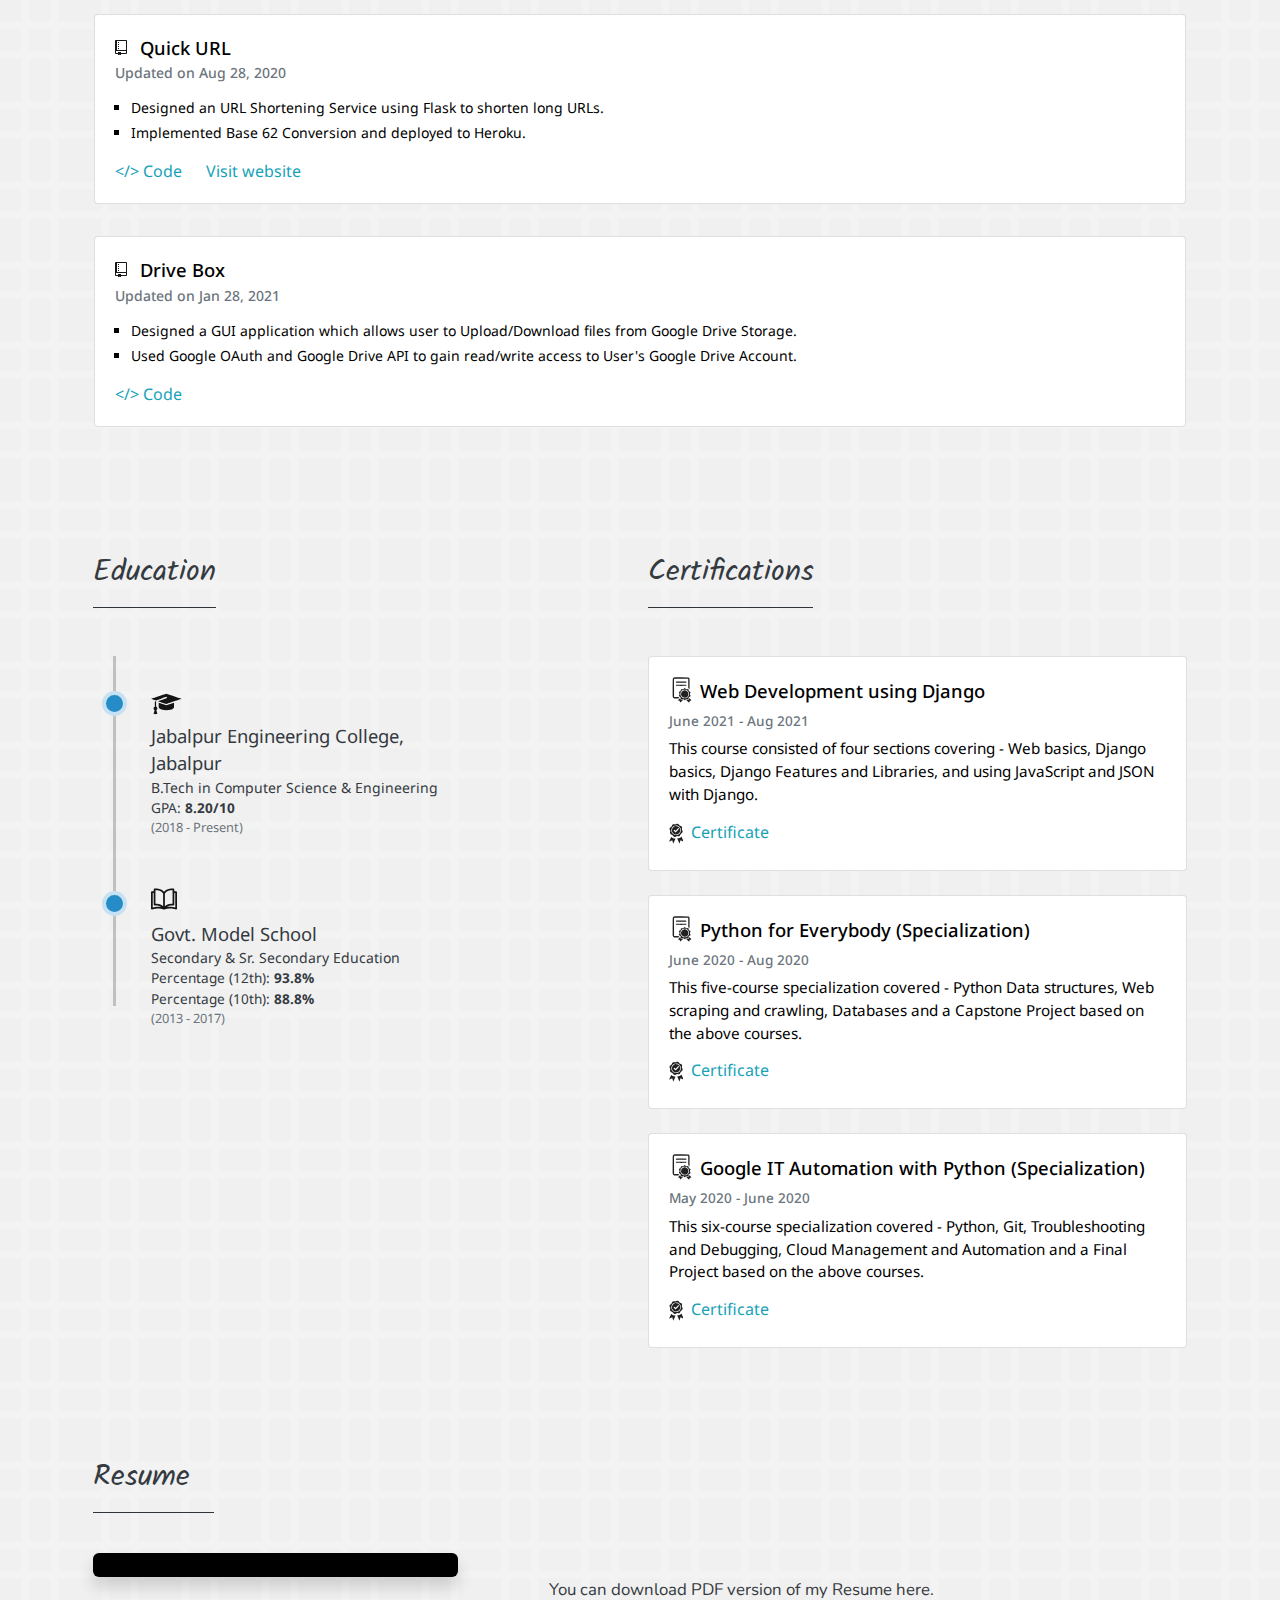
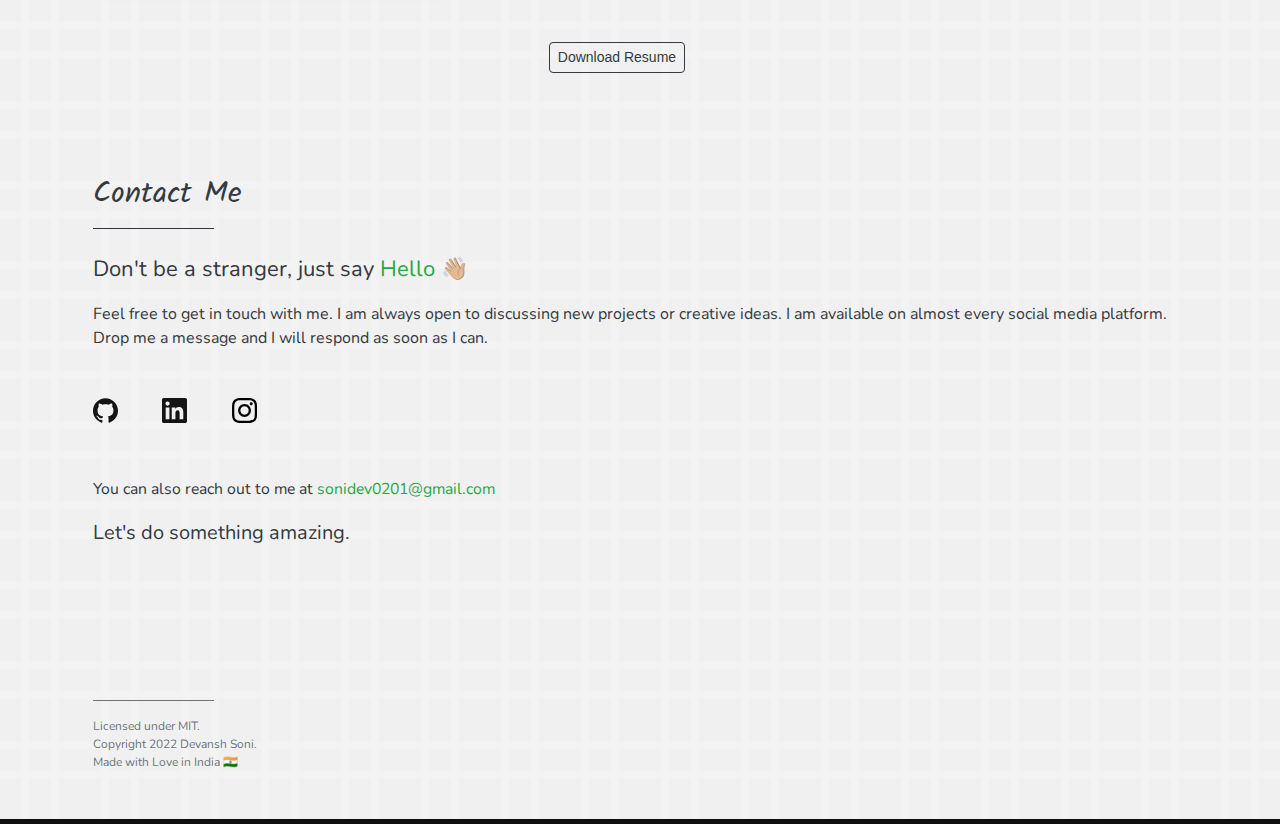
==== commit d9e23560: "Added Experience" ====
--- a/index.html
+++ b/index.html
@@ -61,6 +61,9 @@
                             <a class="nav-link mr-3" href="#skills">Skills</a>
                         </li>
                         <li class="nav-item">
+                            <a class="nav-link mr-3" href="#experience">Experience</a>
+                        </li>
+                        <li class="nav-item">
                             <a class="nav-link mr-3" href="#projects">Projects</a>
                         </li>
                         <li class="nav-item">
@@ -221,6 +224,34 @@
                                         </div>
                                     </div>
                                 </div>
+                            </div>
+                        </div>
+                    </div>
+                </div>
+            </div>
+
+            <div id="experience" class="text-dark container my-4" style="padding-top: 5%;">
+                <div class="mx-2">
+                    <h4 style="font-family: 'Kalam', cursive; font-size: 1.85em;" class="mx-0 text-left">Experience</h4>
+                    <hr class="w-25 col-lg-1 col-sm-1 col-1 col-md-1 ml-0 bg-dark">
+
+                    <div class="row" style="font-family: 'Noto Sans', sans-serif;">
+                        <div class="card custom-card-light light-card mx-3 my-lg-3 my-2" style="width: 100%;">
+                            <div class="card-body" style="max-height: 320px;">
+                                <h5 class="card-title" style="font-size: 1.15em;">
+                                    <span class="company-persistent"></span>
+                                    <span>Software Developer Intern</span>
+                                    <span> | </span>
+                                    <span>Persistent Systems</span>
+                                </h5>
+                                <h6 style="font-size: 0.875em;" class="card-subtitle mb-2 text-muted">Jan, 2022 - Present</h6>
+                                <p class="card-text my-3">
+                                    <ul class="square-pt pl-3" style="font-size: 0.875em;">
+                                        <li class="my-1">
+                                            Undergoing intensive training on <span class="font-weight-bold">Git, SQL, OOPs Concepts</span> and <strong>Java</strong>.
+                                        </li>
+                                    </ul>
+                                </p>
                             </div>
                         </div>
                     </div>
@@ -618,7 +649,7 @@
                     <p class="text-left text-muted mx-0" style="font-family: 'Nunito', sans-serif; font-size: 0.75em; overflow-wrap: break-word;">
                     	Licensed under MIT.
                     	<br>
-                    	Copyright 2021 Devansh Soni.
+                    	Copyright 2022 Devansh Soni.
                     	<br>
                     	Made with Love in India 🇮🇳
                     </p>
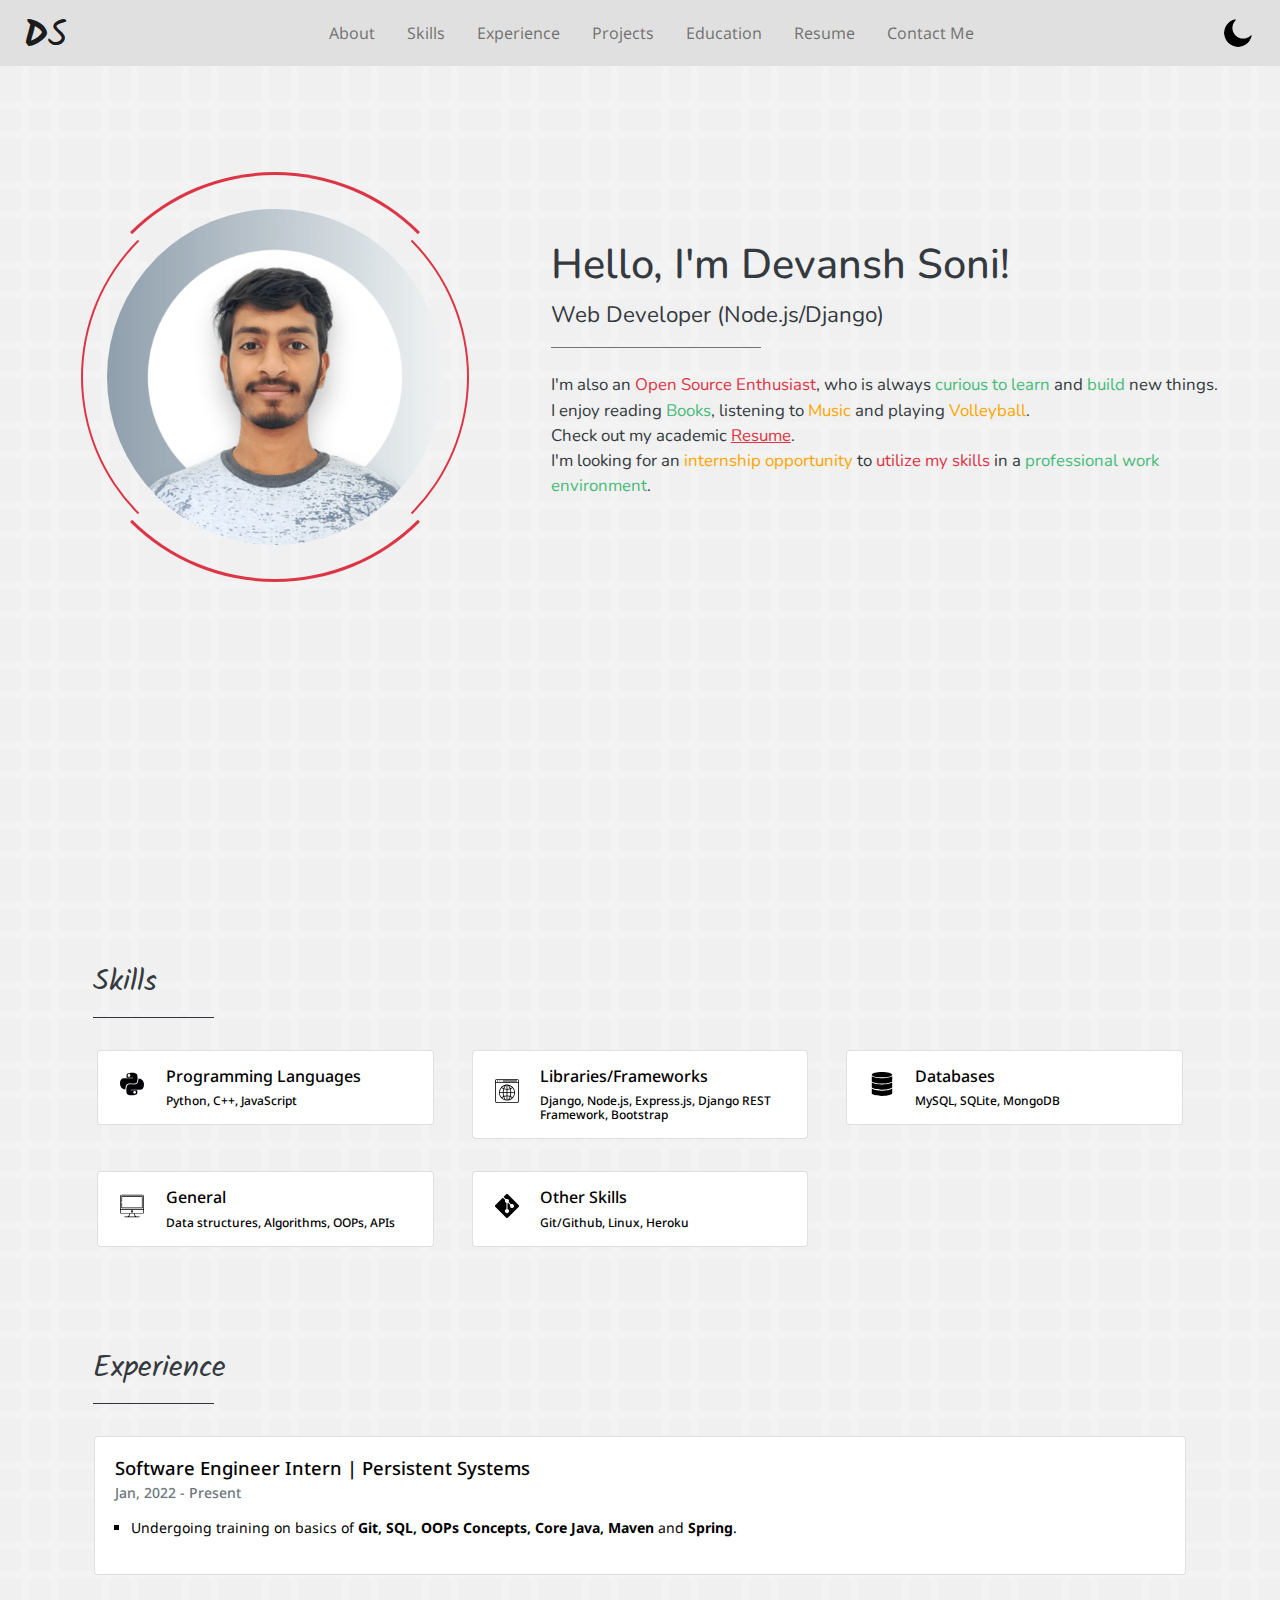
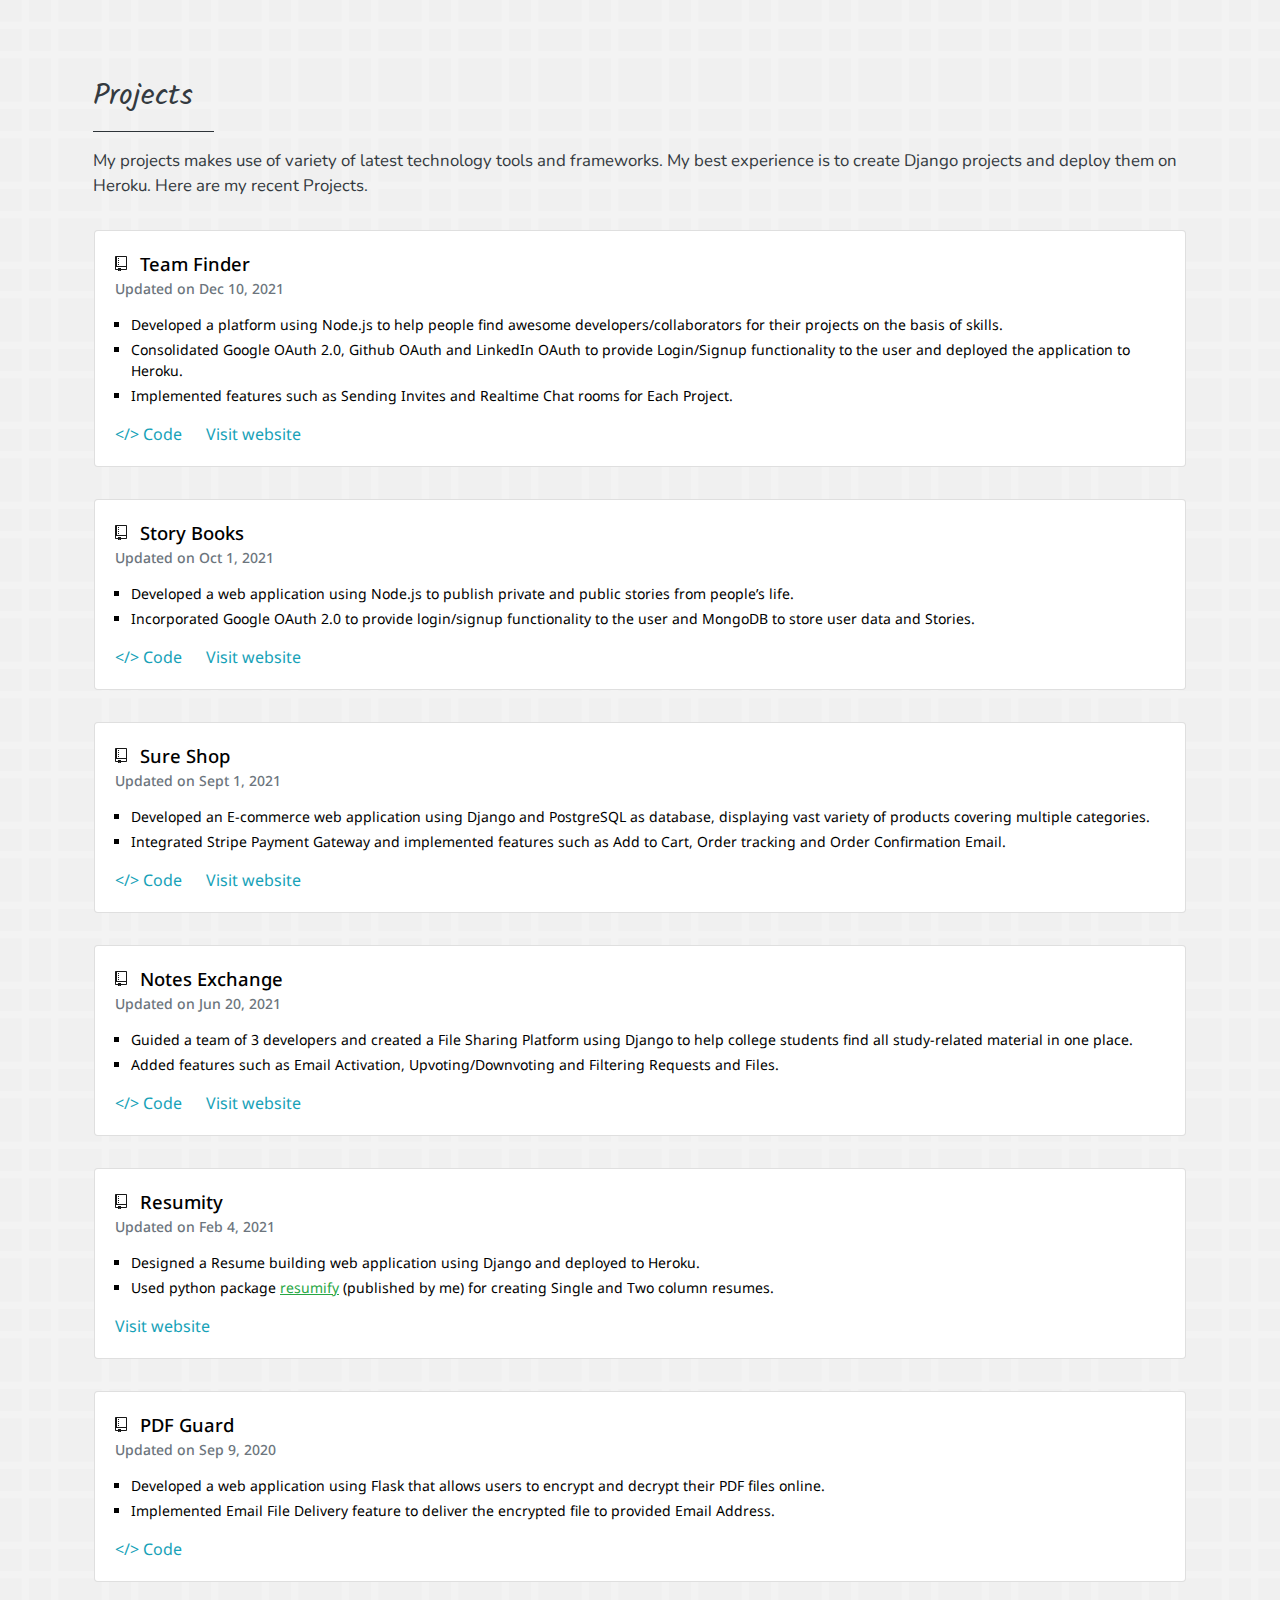
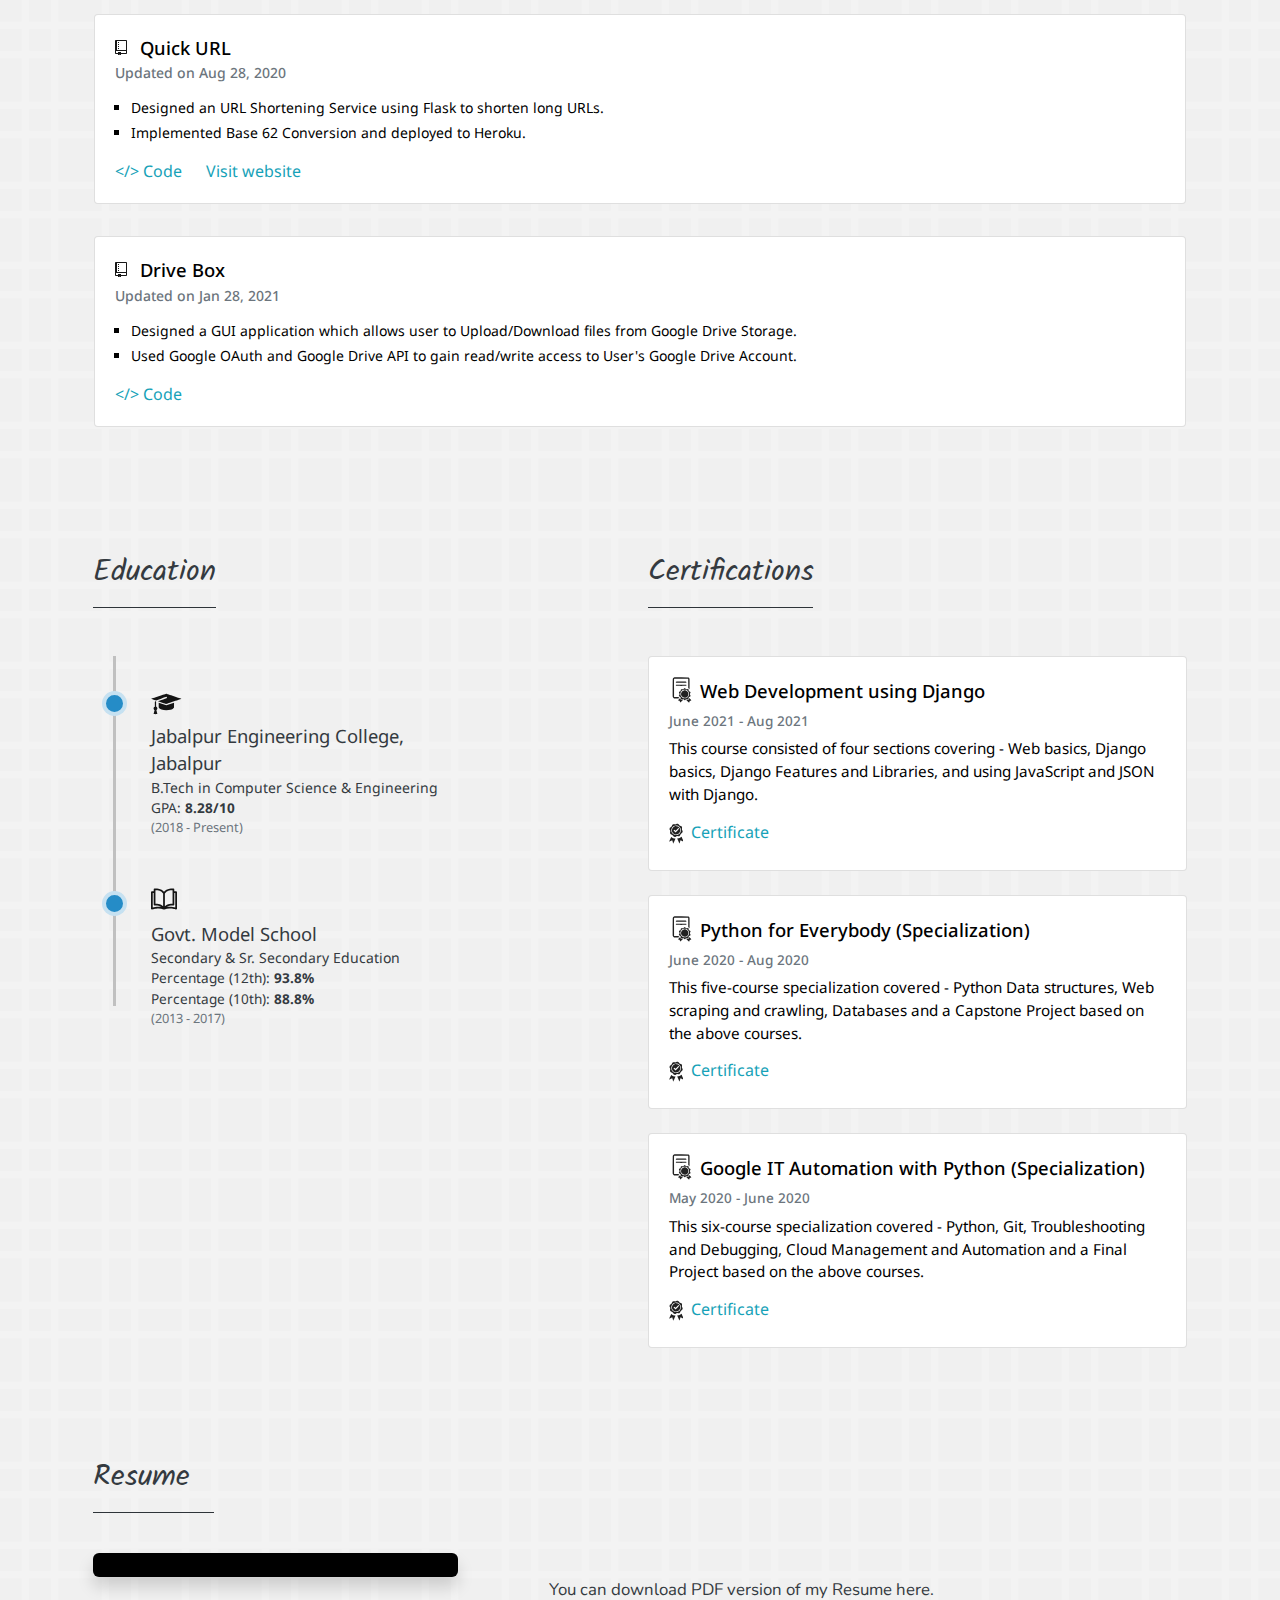
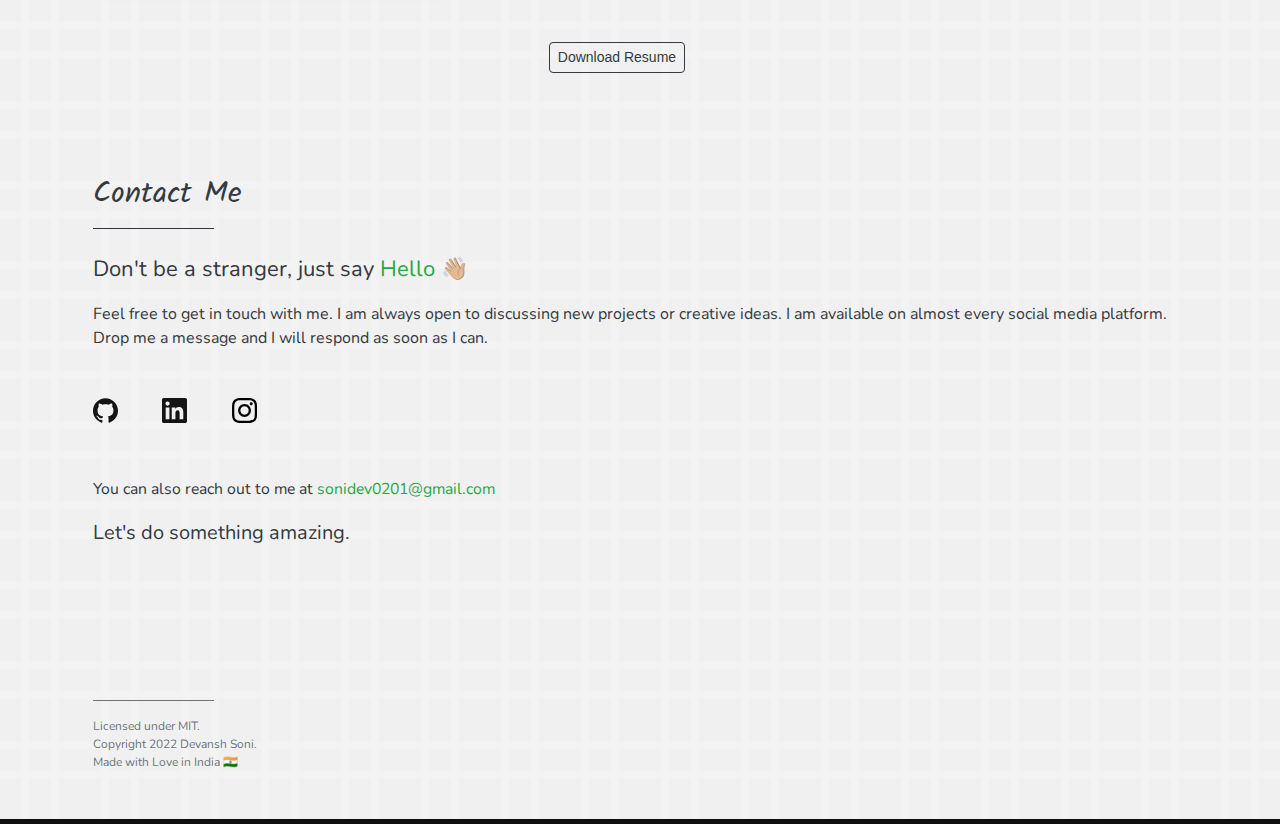
==== commit ce60a658: "Updated CGPA" ====
--- a/index.html
+++ b/index.html
@@ -240,7 +240,7 @@
                             <div class="card-body" style="max-height: 320px;">
                                 <h5 class="card-title" style="font-size: 1.15em;">
                                     <span class="company-persistent"></span>
-                                    <span>Software Developer Intern</span>
+                                    <span>Software Engineer Intern</span>
                                     <span> | </span>
                                     <span>Persistent Systems</span>
                                 </h5>
@@ -248,7 +248,7 @@
                                 <p class="card-text my-3">
                                     <ul class="square-pt pl-3" style="font-size: 0.875em;">
                                         <li class="my-1">
-                                            Undergoing intensive training on <span class="font-weight-bold">Git, SQL, OOPs Concepts</span> and <strong>Java</strong>.
+                                            Undergoing training on basics of <span class="font-weight-bold">Git, SQL, OOPs Concepts, Core Java, Maven</span> and <strong>Spring</strong>.
                                         </li>
                                     </ul>
                                 </p>
@@ -480,7 +480,7 @@
                                         <div class="clg grad-dark"></div>
                                         <div class="item-title" style="font-size: 1.15em; max-width: 300px;">Jabalpur Engineering College, Jabalpur</div>
                                         <div class="item-detail" style="font-size: 0.875em;">B.Tech in Computer Science & Engineering</div>
-                                        <div class="item-detail" style="font-size: 0.85em;">GPA: <strong>8.20/10</strong></div>
+                                        <div class="item-detail" style="font-size: 0.85em;">GPA: <strong>8.28/10</strong></div>
                                         <div class="text-muted" style="font-size: .8em;">
                                         (2018 - Present)
                                         </div>
